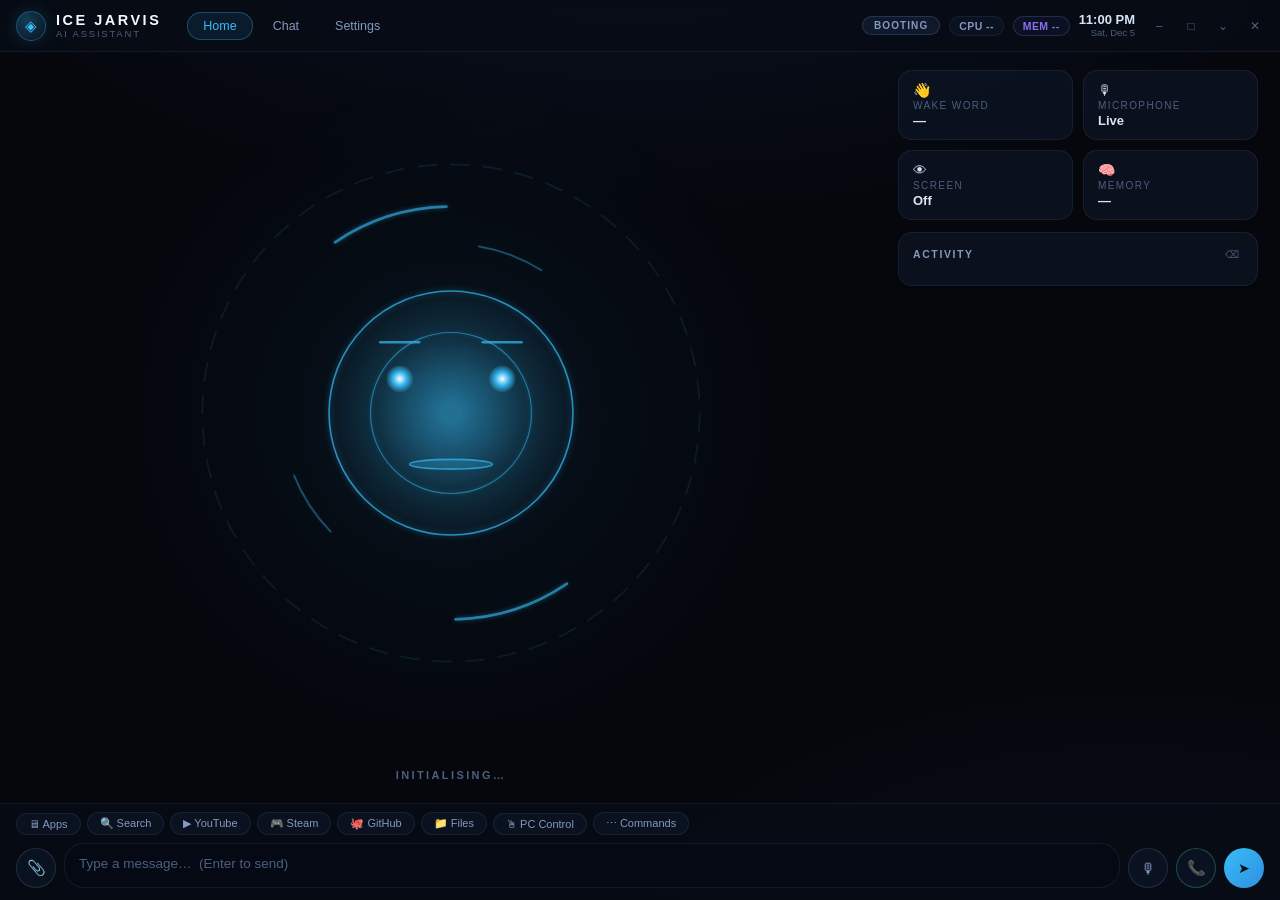
==== ui_web/index.html @ 88a1c70a "webui: bring the new browser interface (ui_web/ + webui + web updater) live Adopts the ICE JARVIS we" ====
<!DOCTYPE html>
<html lang="en">
<head>
<meta charset="UTF-8">
<meta name="viewport" content="width=device-width, initial-scale=1.0">
<title>ICE JARVIS — AI Assistant</title>
<link rel="stylesheet" href="css/style.css">
</head>
<body>
<div id="app">

  <!-- ══════════════ TITLEBAR ══════════════ -->
  <header id="titlebar" class="pywebview-drag-region">
    <div class="brand pywebview-drag-region">
      <div class="brand-mark" aria-hidden="true"><span>◈</span></div>
      <div class="brand-text">
        <div class="brand-name" id="brandName">ICE JARVIS</div>
        <div class="brand-sub" id="brandSub">AI Assistant</div>
      </div>
    </div>

    <nav class="nav" id="mainNav" aria-label="Sections">
      <button class="nav-btn active" data-view="home" title="Home">Home</button>
      <button class="nav-btn" data-view="chat"  title="Conversation">Chat</button>
      <button class="nav-btn" data-view="settings" title="Settings">Settings</button>
    </nav>

    <div class="title-right">
      <span class="state-pill" id="statePill" data-state="BOOTING">BOOTING</span>
      <span class="chip" id="chipCpu" title="CPU usage">CPU --</span>
      <span class="chip chip-alt" id="chipMem" title="RAM usage">MEM --</span>
      <span class="chip" id="chipEyes" title="Screen awareness" hidden>👁 OFF</span>
      <div class="clock pywebview-drag-region">
        <div class="clock-time" id="clockTime">--:--</div>
        <div class="clock-date" id="clockDate">&nbsp;</div>
      </div>
      <div class="win-controls">
        <button id="btnMin" class="wbtn" title="Minimise">&#x2013;</button>
        <button id="btnMax" class="wbtn" title="Maximise / restore">&#x25A1;</button>
        <button id="btnBg"  class="wbtn" title="Background mode — hide to tray, JARVIS keeps running">&#x2304;</button>
        <button id="btnClose" class="wbtn wbtn-close" title="Hide to tray (JARVIS keeps running)">&#x2715;</button>
      </div>
    </div>
  </header>

  <!-- ══════════════ MAIN ══════════════ -->
  <main id="main">

    <!-- ─────────── HOME ─────────── -->
    <section class="view active" id="view-home">
      <div class="home-grid">

        <div class="home-face-col">
          <div class="face-stage pywebview-drag-region" id="faceStage">
            <canvas id="face" class="pywebview-drag-region" width="640" height="640" aria-label="JARVIS status face"></canvas>
            <div id="avatar3dMount" class="pywebview-drag-region" hidden></div>
          </div>
          <div class="face-caption" id="faceCaption">Initialising…</div>

          <div class="task-chip" id="taskChip" hidden>
            <span class="task-dot"></span>
            <span class="task-label" id="taskLabel">Working…</span>
            <span class="task-done" id="taskDone" hidden>Completed ✓</span>
          </div>
        </div>

        <div class="home-side-col">
          <div class="status-grid">
            <div class="status-tile" id="tileWake" title="Wake word state">
              <span class="status-ico">👋</span><span class="status-name">Wake word</span><span class="status-val" id="valWake">—</span>
            </div>
            <div class="status-tile" id="tileMic" title="Microphone (F4 to toggle)">
              <span class="status-ico">🎙</span><span class="status-name">Microphone</span><span class="status-val" id="valMic">Live</span>
            </div>
            <div class="status-tile" id="tileEyes" title="Screen awareness">
              <span class="status-ico">👁</span><span class="status-name">Screen</span><span class="status-val" id="valEyes">Off</span>
            </div>
            <div class="status-tile" id="tileMem" title="Persistent memory">
              <span class="status-ico">🧠</span><span class="status-name">Memory</span><span class="status-val" id="valMemory">—</span>
            </div>
          </div>

          <div class="card content-card" id="contentCard" hidden>
            <div class="card-head">
              <span class="card-title" id="contentTitle">Content</span>
              <button class="xbtn" id="contentClose" title="Dismiss">✕</button>
            </div>
            <div class="card-body content-body" id="contentBody"></div>
          </div>

          <div class="card review-card" id="reviewCard" hidden>
            <div class="card-head">
              <span class="card-title" id="reviewTitle">Review</span>
              <button class="xbtn" id="reviewClose" title="Dismiss">✕</button>
            </div>
            <div class="card-body content-body" id="reviewBody"></div>
          </div>

          <div class="card activity-card">
            <div class="card-head"><span class="card-title">Activity</span>
              <button class="xbtn" id="activityClear" title="Clear">⌫</button></div>
            <div class="card-body activity-body" id="activityList"></div>
          </div>
        </div>
      </div>
    </section>

    <!-- ─────────── CHAT ─────────── -->
    <section class="view" id="view-chat">
      <div class="chat-wrap">
        <div class="chat-scroll" id="chatScroll">
          <div class="chat-list" id="chatList">
            <div class="chat-empty" id="chatEmpty">
              <div class="chat-empty-mark">◈</div>
              <div class="chat-empty-title">Say hello</div>
              <div class="chat-empty-sub">Type below or just talk — this is where the conversation lives.</div>
            </div>
          </div>
        </div>
        <button class="scroll-latest" id="scrollLatest" title="Jump to latest" hidden>↓</button>
      </div>
    </section>

    <!-- ─────────── SETTINGS ─────────── -->
    <section class="view" id="view-settings">
      <aside class="settings-nav" id="settingsNav"></aside>
      <div class="settings-body" id="settingsBody">
        <div class="settings-placeholder">Select a category</div>
      </div>
    </section>
  </main>

  <!-- ══════════════ INPUT DOCK ══════════════ -->
  <footer id="dock">
    <div class="quick-row" id="quickRow"></div>
    <div class="input-row">
      <button class="dock-btn" id="btnAttach" title="Attach a file for JARVIS">📎</button>
      <div class="input-shell">
        <textarea id="input" rows="1" placeholder="Type a message…  (Enter to send)" spellcheck="false"></textarea>
        <span class="attach-chip" id="attachChip" hidden><span id="attachName"></span><button id="attachClear" title="Remove">✕</button></span>
      </div>
      <button class="dock-btn" id="btnMic" title="Mute / unmute microphone  [F4]">🎙</button>
      <button class="dock-btn dock-call" id="btnCall" title="Hold to talk (or tap to wake / sleep)">📞</button>
      <button class="dock-btn dock-stop" id="btnStop" title="Stop JARVIS mid-speech  [Esc]" hidden>⏹</button>
      <button class="dock-btn dock-send" id="btnSend" title="Send">➤</button>
    </div>
  </footer>

  <!-- ══════════════ CAMERA FEED (replaces face while vision is active) ══ -->
  <div id="cameraView" hidden>
    <div class="cam-head"><span>◈ CAMERA</span><button class="xbtn" id="camClose">✕</button></div>
    <img id="camImg" alt="camera">
  </div>

  <!-- ══════════════ CONFIRM BANNER ══════════════ -->
  <div class="modal-veil" id="confirmVeil" hidden>
    <div class="confirm-card" role="alertdialog" aria-modal="true">
      <div class="confirm-head"><span class="confirm-ico">⚠</span><span id="confirmTitle">Confirm</span></div>
      <div class="confirm-detail" id="confirmDetail"></div>
      <div class="confirm-actions">
        <button class="btn btn-ghost" id="confirmCancel">Cancel</button>
        <button class="btn btn-danger" id="confirmOk">Confirm</button>
      </div>
    </div>
  </div>

  <!-- ══════════════ SETUP / API KEY ══════════════ -->
  <div class="setup-veil" id="setupVeil" hidden>
    <div class="setup-card">
      <div class="setup-brand"><span class="brand-mark big"><span>◈</span></span></div>
      <h1 id="setupTitle">Initialise J.A.R.V.I.S</h1>
      <p class="setup-sub">Configure the assistant before first boot.</p>

      <label class="field-label" for="setupGemini">Gemini API key</label>
      <div class="key-row">
        <input type="password" id="setupGemini" class="text-input" placeholder="AIza…" autocomplete="off">
        <button class="btn btn-ghost" id="setupShow" title="Show / hide">👁</button>
        <button class="btn btn-ghost" id="setupTest">Test</button>
      </div>
      <div class="test-status" id="setupTestStatus"></div>

      <label class="field-label">Optional — free fallback keys <span class="dim">(used when Gemini quota runs out)</span></label>
      <div id="setupProviders"></div>

      <div class="setup-names">
        <div class="name-field">
          <label class="field-label" for="setupAsst">Assistant name</label>
          <input type="text" id="setupAsst" class="text-input" placeholder="JARVIS" value="JARVIS">
        </div>
        <div class="name-field">
          <label class="field-label" for="setupUser">Your name <span class="dim">(optional)</span></label>
          <input type="text" id="setupUser" class="text-input" placeholder="Sir">
        </div>
      </div>

      <div class="os-row" id="setupOsRow"></div>

      <button class="btn btn-primary setup-go" id="setupGo">▸&nbsp; Initialise systems</button>
      <div class="setup-msg" id="setupMsg"></div>
    </div>
  </div>

  <!-- ══════════════ REMOTE PAIR ══════════════ -->
  <div class="modal-veil" id="remoteVeil" hidden>
    <div class="remote-card">
      <div class="card-head"><span class="card-title">Remote dashboard</span><button class="xbtn" id="remoteClose">✕</button></div>
      <div class="remote-body">
        <img id="remoteQr" alt="QR code" hidden>
        <p class="dim" id="remoteText"></p>
      </div>
    </div>
  </div>

  <!-- ══════════════ COMMANDS POPOVER ══════════════ -->
  <div class="popover" id="cmdPopover" hidden></div>

  <div class="toasts" id="toasts" aria-live="polite"></div>
</div>

<script src="js/markdown.js"></script>
<script src="js/avatar.js"></script>
<script src="js/mock.js"></script>
<script src="js/app.js"></script>
</body>
</html>
---- ui_web/css/style.css ----
/* ═══════════════════════════════════════════════════════════════════════
   JARVIS — design system
   Dark · futuristic · clean · rounded · minimal.  Blue/cyan identity.
   Tokens first; every component is built from them.
   ═══════════════════════════════════════════════════════════════════════ */

:root {
  /* surfaces */
  --bg:        #05070d;
  --bg-soft:   #070b14;
  --panel:     rgba(16, 24, 42, 0.55);
  --panel-2:   rgba(22, 32, 55, 0.72);
  --chrome:    rgba(8, 12, 22, 0.86);
  --border:    rgba(148, 184, 255, 0.09);
  --border-2:  rgba(148, 184, 255, 0.16);

  /* identity */
  --pri:       #38bdf8;
  --pri-dim:   #1a7fb0;
  --pri-ghost: rgba(56, 189, 248, 0.10);
  --acc:       #8b6df5;
  --green:     #31d9ae;
  --green-dim: #1a7f66;
  --red:       #ff5c7a;
  --amber:     #f5b45c;

  /* text */
  --white:     #f2f9ff;
  --text:      #d6e6f7;
  --text-med:  #8499bd;
  --text-dim:  #4d5f7e;

  /* shape + depth */
  --r-sm: 9px;
  --r-md: 14px;
  --r-lg: 20px;
  --r-full: 999px;
  --shadow-1: 0 2px 10px rgba(0, 0, 0, 0.35);
  --shadow-2: 0 12px 34px rgba(0, 0, 0, 0.45);
  --glow-pri: 0 0 18px rgba(56, 189, 248, 0.18);

  --font: "Segoe UI", "SF Pro Text", Ubuntu, Roboto, Arial, sans-serif;
  --mono: "Cascadia Mono", Consolas, monospace;
  --dur: 0.22s;
}

/* ── base ─────────────────────────────────────────────────────────────── */
* { box-sizing: border-box; margin: 0; padding: 0; }

/* the [hidden] attribute must always win over any display: rule below,
   or "hidden" overlays (setup, confirm, camera, chips) still render */
[hidden] { display: none !important; }

html, body { height: 100%; overflow: hidden; }

body {
  font-family: var(--font);
  font-size: 13.5px;
  color: var(--text);
  background:
    radial-gradient(1100px 520px at 50% -12%, rgba(56, 130, 248, 0.09), transparent 62%),
    radial-gradient(900px 500px at 88% 108%, rgba(139, 109, 245, 0.055), transparent 58%),
    var(--bg);
  user-select: none;
}

#app { display: flex; flex-direction: column; height: 100vh; }

button {
  font-family: var(--font);
  color: inherit;
  background: none;
  border: none;
  cursor: pointer;
}
button:disabled { opacity: 0.45; cursor: default; }

.dim { color: var(--text-dim); font-weight: 400; }

/* ── titlebar ─────────────────────────────────────────────────────────── */
#titlebar {
  display: flex; align-items: center; gap: 14px;
  height: 52px; padding: 0 10px 0 16px; flex: 0 0 auto;
  background: var(--chrome);
  border-bottom: 1px solid var(--border);
  backdrop-filter: blur(6px);
}

.brand { display: flex; align-items: center; gap: 10px; min-width: 0; flex: 0 1 auto; }
.brand-text { min-width: 0; }

.brand-mark {
  width: 30px; height: 30px; border-radius: var(--r-full);
  display: grid; place-items: center; font-size: 15px;
  color: var(--pri);
  background: radial-gradient(circle at 32% 30%, rgba(56,189,248,0.28), rgba(56,189,248,0.05));
  border: 1px solid rgba(56, 189, 248, 0.32);
  box-shadow: var(--glow-pri);
}
.brand-mark.big { width: 46px; height: 46px; font-size: 23px; margin: 0 auto 10px; }

.brand-name { font-weight: 650; font-size: 14.5px; letter-spacing: 2.5px; color: var(--white); }
.brand-sub  { font-size: 9.5px; letter-spacing: 1.8px; color: var(--text-dim); text-transform: uppercase; }

.state-pill {
  margin-left: 6px; padding: 3px 11px; border-radius: var(--r-full);
  font-size: 10px; font-weight: 600; letter-spacing: 1.1px;
  color: var(--text-med);
  background: var(--panel-2); border: 1px solid var(--border-2);
  transition: color var(--dur), border-color var(--dur), background var(--dur);
  white-space: nowrap;
}
.state-pill[data-state="LISTENING"] { color: var(--green);  border-color: rgba(49,217,174,.35); background: rgba(49,217,174,.08); }
.state-pill[data-state="THINKING"]  { color: var(--acc);    border-color: rgba(139,109,245,.35); background: rgba(139,109,245,.08); }
.state-pill[data-state="EXECUTING"] { color: var(--amber);  border-color: rgba(245,180,92,.35);  background: rgba(245,180,92,.08); }
.state-pill[data-state="SPEAKING"]  { color: var(--pri);    border-color: rgba(56,189,248,.4);   background: var(--pri-ghost); }
.state-pill[data-state="SLEEPING"]  { color: var(--text-dim); }
.state-pill[data-state="MUTED"]     { color: var(--red);    border-color: rgba(255,92,122,.35);  background: rgba(255,92,122,.07); }
.state-pill[data-state="ERROR"]     { color: var(--red);    border-color: rgba(255,92,122,.45);  background: rgba(255,92,122,.1); }

.nav { display: flex; gap: 4px; margin-left: 12px; flex: 0 0 auto; }
.nav-btn {
  padding: 6px 15px; border-radius: var(--r-full);
  font-size: 12.5px; color: var(--text-med);
  border: 1px solid transparent;
  transition: all var(--dur);
}
.nav-btn:hover { color: var(--white); background: var(--panel); }
.nav-btn.active {
  color: var(--pri); background: var(--pri-ghost);
  border-color: rgba(56, 189, 248, 0.3);
}

.title-right { margin-left: auto; display: flex; align-items: center; gap: 9px; }

.chip {
  padding: 3px 9px; border-radius: var(--r-full);
  font-size: 10.5px; font-weight: 600; letter-spacing: 0.4px;
  color: var(--text-med);
  background: var(--panel); border: 1px solid var(--border);
  transition: color .5s, border-color .5s;
  white-space: nowrap;
}
.chip.chip-alt { color: var(--acc); border-color: rgba(139,109,245,.25); }
.chip.chip-ok  { color: var(--green); border-color: rgba(49,217,174,.3); }
.chip.chip-bad { color: var(--red);   border-color: rgba(255,92,122,.3); }

.clock { text-align: right; line-height: 1.15; }
.clock-time { font-size: 13px; font-weight: 650; color: var(--text); }
.clock-date { font-size: 9.5px; color: var(--text-dim); }

.win-controls { display: flex; gap: 2px; }
.wbtn {
  width: 30px; height: 28px; border-radius: var(--r-sm);
  color: var(--text-dim); font-size: 12px;
  display: grid; place-items: center;
  transition: all var(--dur);
}
.wbtn:hover { color: var(--white); background: var(--panel-2); }
.wbtn-close:hover { color: #fff; background: #c2334f; }

/* ── main + views ─────────────────────────────────────────────────────── */
#main { flex: 1 1 auto; min-height: 0; position: relative; }

.view {
  position: absolute; inset: 0;
  opacity: 0; pointer-events: none;
  transform: translateY(6px);
  transition: opacity var(--dur) ease, transform var(--dur) ease;
  overflow: hidden;
}
.view.active { opacity: 1; pointer-events: auto; transform: none; }

/* ── home ─────────────────────────────────────────────────────────────── */
.home-grid {
  display: grid; height: 100%;
  grid-template-columns: 1fr minmax(280px, 360px);
  gap: 18px; padding: 18px 22px;
}

.home-face-col {
  display: flex; flex-direction: column; align-items: center; justify-content: center;
  min-height: 0; gap: 14px;
}

.face-stage { flex: 1 1 auto; min-height: 0; width: 100%; display: grid; place-items: center; }
#face {
  max-width: 100%; max-height: 100%;
  aspect-ratio: 1 / 1;
  filter: drop-shadow(0 0 18px rgba(56, 189, 248, 0.10));
}

.face-caption {
  font-size: 11px; font-weight: 600; letter-spacing: 2.4px; text-transform: uppercase;
  color: var(--text-dim); text-align: center; min-height: 16px;
}

.task-chip {
  display: flex; align-items: center; gap: 8px;
  padding: 7px 15px; border-radius: var(--r-full);
  background: var(--panel-2); border: 1px solid var(--border-2);
  box-shadow: var(--shadow-1);
  font-size: 12px; color: var(--text-med);
  max-width: 90%;
}
.task-dot {
  width: 7px; height: 7px; border-radius: 50%;
  background: var(--amber); flex: 0 0 auto;
  animation: taskpulse 1.1s ease-in-out infinite;
}
.task-chip.done .task-dot { background: var(--green); animation: none; }
.task-label { white-space: nowrap; overflow: hidden; text-overflow: ellipsis; }
.task-done { color: var(--green); font-weight: 650; white-space: nowrap; }

@keyframes taskpulse { 0%,100% { opacity: 1; } 50% { opacity: 0.25; } }

.home-side-col { display: flex; flex-direction: column; gap: 12px; min-height: 0; overflow-y: auto; }

.status-grid {
  display: grid; grid-template-columns: 1fr 1fr; gap: 10px;
}
.status-tile {
  display: flex; flex-direction: column; gap: 2px;
  padding: 11px 14px; border-radius: var(--r-md);
  background: var(--panel); border: 1px solid var(--border);
  cursor: pointer; transition: border-color var(--dur), background var(--dur);
}
.status-tile:hover { border-color: var(--border-2); background: var(--panel-2); }
.status-tile.on { border-color: rgba(49, 217, 174, 0.35); }
.status-tile.off { opacity: 0.75; }
.status-ico { font-size: 14px; }
.status-name { font-size: 10px; letter-spacing: 1.4px; text-transform: uppercase; color: var(--text-dim); }
.status-val { font-size: 13px; font-weight: 650; color: var(--text); }

/* ── cards ────────────────────────────────────────────────────────────── */
.card {
  background: var(--panel); border: 1px solid var(--border);
  border-radius: var(--r-md); box-shadow: var(--shadow-1);
  overflow: hidden;
}
.card-head {
  display: flex; align-items: center; justify-content: space-between;
  padding: 10px 14px 8px;
}
.card-title {
  font-size: 10.5px; font-weight: 700; letter-spacing: 1.6px;
  text-transform: uppercase; color: var(--text-med);
}
.xbtn {
  width: 22px; height: 22px; border-radius: var(--r-sm);
  color: var(--text-dim); font-size: 10px; display: grid; place-items: center;
  transition: all var(--dur);
}
.xbtn:hover { color: var(--white); background: var(--panel-2); }

.content-body, .activity-body {
  padding: 0 14px 12px; font-size: 12.5px; line-height: 1.55;
  user-select: text;
}
.content-body { max-height: 40vh; overflow-y: auto; white-space: pre-wrap; word-break: break-word; }
.activity-body { max-height: 30vh; overflow-y: auto; }
.activity-body div {
  padding: 5px 0; border-bottom: 1px solid var(--border);
  color: var(--text-med); font-size: 12px;
  display: -webkit-box; -webkit-line-clamp: 2; -webkit-box-orient: vertical; overflow: hidden;
}
.activity-body div:last-child { border-bottom: none; }
.activity-body div.you  { color: var(--text); }
.activity-body div.ai   { color: var(--pri); }
.activity-body div.err  { color: var(--red); }

/* ── chat ─────────────────────────────────────────────────────────────── */
.chat-wrap { height: 100%; position: relative; }
.chat-scroll { height: 100%; overflow-y: auto; padding: 18px 22px 10px; scroll-behavior: smooth; }

.chat-list { max-width: 860px; margin: 0 auto; display: flex; flex-direction: column; gap: 10px; }

.chat-empty { text-align: center; padding-top: 12vh; color: var(--text-dim); }
.chat-empty-mark { font-size: 40px; color: rgba(56,189,248,.5); margin-bottom: 12px; }
.chat-empty-title { font-size: 20px; font-weight: 650; color: var(--text-med); margin-bottom: 6px; }
.chat-empty-sub { font-size: 12.5px; }

.msg { display: flex; max-width: 88%; animation: msgin 0.25s ease; }
@keyframes msgin { from { opacity: 0; transform: translateY(5px); } }

.msg-user { align-self: flex-end; }
.msg-ai   { align-self: flex-start; }
.msg-sys, .msg-err { align-self: center; max-width: 92%; }

.bubble {
  padding: 9px 14px; border-radius: var(--r-lg); font-size: 13.5px; line-height: 1.55;
  user-select: text; overflow-wrap: break-word; min-width: 0;
}
.msg-user .bubble {
  background: linear-gradient(135deg, rgba(56,189,248,0.20), rgba(56,130,248,0.12));
  border: 1px solid rgba(56, 189, 248, 0.3);
  color: var(--white);
  border-bottom-right-radius: var(--r-sm);
}
.msg-ai .bubble {
  background: var(--panel); border: 1px solid var(--border);
  color: var(--text);
  border-bottom-left-radius: var(--r-sm);
}
.msg-sys .bubble {
  background: transparent; border: 1px dashed var(--border-2);
  color: var(--text-dim); font-size: 11.5px; padding: 5px 12px;
  border-radius: var(--r-full);
}
.msg-err .bubble { background: rgba(255,92,122,.08); border-color: rgba(255,92,122,.3); color: #ffb3c2; font-size: 12px; }

.msg-meta {
  display: flex; gap: 6px; align-items: center;
  margin-top: 4px; padding: 0 6px;
  opacity: 0; transition: opacity var(--dur);
}
.msg:hover .msg-meta { opacity: 1; }
.msg-meta button {
  font-size: 10.5px; color: var(--text-dim); padding: 2px 8px;
  border-radius: var(--r-full); border: 1px solid transparent;
}
.msg-meta button:hover { color: var(--pri); border-color: var(--border-2); background: var(--panel); }

.typing-dots { display: inline-flex; gap: 4px; align-items: center; padding: 4px 2px; }
.typing-dots i {
  width: 5px; height: 5px; border-radius: 50%; background: var(--text-dim);
  animation: tb 1.1s ease-in-out infinite;
}
.typing-dots i:nth-child(2) { animation-delay: 0.15s; }
.typing-dots i:nth-child(3) { animation-delay: 0.3s; }
@keyframes tb { 0%,100% { opacity: .3; transform: none; } 50% { opacity: 1; transform: translateY(-2px); } }

/* markdown */
.bubble h1, .bubble h2, .bubble h3 { color: var(--white); margin: 8px 0 4px; font-size: 14.5px; }
.bubble ul, .bubble ol { margin: 4px 0 4px 20px; }
.bubble li { margin: 2px 0; }
.bubble a { color: var(--pri); text-decoration: none; border-bottom: 1px dotted var(--pri-dim); }
.bubble code {
  font-family: var(--mono); font-size: 12px;
  background: rgba(56, 189, 248, 0.09); color: #9fd9f7;
  padding: 1px 5px; border-radius: 5px;
}
.bubble pre {
  position: relative; background: #060a13; border: 1px solid var(--border);
  border-radius: var(--r-sm); padding: 10px 12px; margin: 6px 0;
  overflow-x: auto;
}
.bubble pre code { background: none; padding: 0; color: #c9e3f7; font-size: 12px; }
.code-copy {
  position: absolute; top: 6px; right: 6px;
  font-size: 10px; color: var(--text-dim);
  background: var(--panel-2); border: 1px solid var(--border);
  padding: 2px 8px; border-radius: var(--r-sm);
  opacity: 0; transition: opacity var(--dur);
}
.bubble pre:hover .code-copy { opacity: 1; }
.code-copy:hover { color: var(--pri); border-color: var(--pri-dim); }
.bubble blockquote { border-left: 2px solid var(--pri-dim); padding-left: 10px; color: var(--text-med); margin: 4px 0; }
.bubble table { border-collapse: collapse; margin: 6px 0; font-size: 12px; }
.bubble th, .bubble td { border: 1px solid var(--border-2); padding: 4px 9px; }
.bubble th { color: var(--white); background: var(--panel-2); }

.scroll-latest {
  position: absolute; bottom: 14px; left: 50%; transform: translateX(-50%);
  width: 34px; height: 34px; border-radius: 50%;
  background: var(--panel-2); border: 1px solid var(--border-2);
  color: var(--pri); font-size: 14px;
  box-shadow: var(--shadow-1);
  transition: all var(--dur);
}
.scroll-latest:hover { border-color: var(--pri-dim); }

/* ── settings ─────────────────────────────────────────────────────────── */
#view-settings { display: grid; grid-template-columns: 198px 1fr; }
.view.active#view-settings { pointer-events: auto; }

.settings-nav {
  background: var(--chrome); border-right: 1px solid var(--border);
  overflow-y: auto; padding: 12px 10px;
  display: flex; flex-direction: column; gap: 2px;
}
.settings-nav button {
  display: flex; align-items: center; gap: 9px;
  padding: 8px 12px; border-radius: var(--r-sm);
  color: var(--text-med); font-size: 12.5px; text-align: left;
  transition: all var(--dur); border: 1px solid transparent;
}
.settings-nav button:hover { color: var(--white); background: var(--panel); }
.settings-nav button.active {
  color: var(--pri); background: var(--pri-ghost);
  border-color: rgba(56, 189, 248, 0.25);
}
.settings-nav .nav-ico { width: 16px; text-align: center; font-size: 12px; }

.settings-body { overflow-y: auto; padding: 20px 26px; }
.settings-page { max-width: 720px; margin: 0 auto; display: flex; flex-direction: column; gap: 12px; }
.settings-placeholder { color: var(--text-dim); text-align: center; padding-top: 18vh; }

.settings-h { font-size: 17px; font-weight: 650; color: var(--white); margin-bottom: 2px; }
.settings-desc { font-size: 12px; color: var(--text-dim); margin-bottom: 10px; }

.set-card {
  background: var(--panel); border: 1px solid var(--border);
  border-radius: var(--r-md); padding: 13px 16px;
  display: flex; align-items: center; gap: 14px;
  transition: border-color var(--dur);
}
.set-card:hover { border-color: var(--border-2); }
.set-card.col { display: block; }

.set-text { flex: 1 1 auto; min-width: 0; }
.set-name { font-size: 13px; font-weight: 600; color: var(--text); }
.set-desc { font-size: 11.5px; color: var(--text-dim); margin-top: 2px; line-height: 1.45; }

/* toggle */
.toggle {
  flex: 0 0 auto; width: 40px; height: 22px; border-radius: var(--r-full);
  background: rgba(148,184,255,.10); border: 1px solid var(--border-2);
  position: relative; transition: all var(--dur);
}
.toggle::after {
  content: ""; position: absolute; top: 2px; left: 2px;
  width: 16px; height: 16px; border-radius: 50%;
  background: var(--text-med); transition: all var(--dur);
}
.toggle.on { background: rgba(49,217,174,.22); border-color: var(--green-dim); }
.toggle.on::after { left: 20px; background: var(--green); }

/* pills */
.pills { display: flex; gap: 5px; flex-wrap: wrap; }
.pill {
  padding: 4px 11px; border-radius: var(--r-full);
  font-size: 10.5px; font-weight: 650; letter-spacing: 0.6px;
  color: var(--text-med); background: var(--panel);
  border: 1px solid var(--border);
  transition: all var(--dur);
}
.pill:hover { color: var(--white); border-color: var(--border-2); }
.pill.sel { color: var(--pri); background: var(--pri-ghost); border-color: rgba(56,189,248,.35); }

/* buttons */
.btn {
  padding: 7px 16px; border-radius: var(--r-sm);
  font-size: 12px; font-weight: 600;
  border: 1px solid var(--border-2); color: var(--text);
  background: var(--panel);
  transition: all var(--dur);
}
.btn:hover { border-color: var(--pri-dim); color: var(--pri); }
.btn-primary {
  background: linear-gradient(135deg, #38bdf8, #2f8fe0);
  color: #04121e; border: none;
}
.btn-primary:hover { filter: brightness(1.1); color: #04121e; }
.btn-ghost { background: transparent; }
.btn-danger { background: rgba(255,92,122,.12); border-color: rgba(255,92,122,.4); color: #ff8fa5; }
.btn-danger:hover { background: rgba(255,92,122,.2); color: #ffb3c2; border-color: var(--red); }
.btn-sm { padding: 4px 11px; font-size: 11px; }

/* inputs */
.text-input, select.text-input {
  width: 100%; padding: 8px 12px;
  background: rgba(5, 10, 20, 0.6); color: var(--text);
  border: 1px solid var(--border); border-radius: var(--r-sm);
  font-family: var(--font); font-size: 13px;
  outline: none; transition: border-color var(--dur);
  user-select: text;
}
.text-input:focus { border-color: var(--pri-dim); }
select.text-input { cursor: pointer; }
select.text-input option { background: #0a1120; color: var(--text); }

.key-row { display: flex; gap: 6px; }
.key-row .text-input { flex: 1; }

.field-label {
  display: block; font-size: 10.5px; font-weight: 700;
  letter-spacing: 1.4px; text-transform: uppercase;
  color: var(--text-dim); margin: 14px 0 6px;
}

.test-status { min-height: 18px; font-size: 11.5px; margin-top: 5px; color: var(--text-med); }
.test-status.ok  { color: var(--green); }
.test-status.bad { color: var(--red); }
.test-status.busy { color: var(--amber); }

.provider-card {
  background: var(--panel); border: 1px solid var(--border);
  border-radius: var(--r-md); padding: 12px 14px; margin-bottom: 9px;
}
.provider-head {
  display: flex; align-items: center; gap: 10px; margin-bottom: 8px;
}
.provider-name { font-weight: 650; font-size: 13px; color: var(--white); }
.provider-tag {
  font-size: 9.5px; padding: 2px 8px; border-radius: var(--r-full);
  color: var(--green); background: rgba(49,217,174,.09);
  border: 1px solid rgba(49,217,174,.25); letter-spacing: 0.8px;
}
.provider-tag.off { color: var(--text-dim); background: var(--panel); border-color: var(--border); }
.provider-status { margin-left: auto; font-size: 11px; color: var(--text-dim); }
.provider-status.ok  { color: var(--green); }
.provider-status.bad { color: var(--red); }
.provider-status.busy { color: var(--amber); }

/* rows of small controls inside setting cards */
.set-col { display: flex; flex-direction: column; gap: 8px; width: 100%; }
.set-row2 { display: flex; gap: 6px; align-items: center; }
.set-row2 select { max-width: 260px; }

.note {
  font-size: 11.5px; color: var(--text-dim); line-height: 1.5;
  padding: 9px 14px; border-radius: var(--r-sm);
  background: rgba(56, 189, 248, 0.05); border: 1px solid rgba(56, 189, 248, 0.13);
}

.mono-val { font-family: var(--mono); font-size: 11.5px; color: var(--text-med); }

/* memory browser */
.mem-cat { margin-bottom: 10px; }
.mem-cat-h { font-size: 11px; font-weight: 700; letter-spacing: 1.4px; text-transform: uppercase; color: var(--pri); margin: 10px 0 5px; }
.mem-entry {
  display: flex; align-items: center; gap: 10px;
  padding: 6px 10px; border-radius: var(--r-sm);
  background: var(--panel); border: 1px solid var(--border); margin-bottom: 4px;
  font-size: 12.5px;
}
.mem-entry span { flex: 1; user-select: text; }

/* plugin rows */
.plugin-row {
  display: flex; align-items: center; gap: 12px;
  padding: 9px 12px; border-radius: var(--r-sm);
  background: var(--panel); border: 1px solid var(--border); margin-bottom: 5px;
}
.plugin-row.invalid { border-color: rgba(255,92,122,.3); }
.plugin-name { font-weight: 600; font-size: 12.5px; color: var(--text); }
.plugin-desc { font-size: 11px; color: var(--text-dim); flex: 1; }
.plugin-err { font-size: 11px; color: var(--red); }

/* perf tiles */
.perf-grid { display: grid; grid-template-columns: repeat(auto-fill, minmax(130px, 1fr)); gap: 10px; }
.perf-tile {
  background: var(--panel); border: 1px solid var(--border);
  border-radius: var(--r-md); padding: 12px 14px;
}
.perf-k { font-size: 10px; letter-spacing: 1.4px; text-transform: uppercase; color: var(--text-dim); }
.perf-v { font-size: 20px; font-weight: 650; color: var(--white); margin-top: 3px; }
.perf-bar { height: 4px; border-radius: 2px; background: rgba(148,184,255,.1); margin-top: 8px; overflow: hidden; }
.perf-bar i { display: block; height: 100%; background: var(--pri); border-radius: 2px; transition: width .6s ease; }

/* ── input dock ───────────────────────────────────────────────────────── */
#dock {
  flex: 0 0 auto; padding: 8px 16px 12px;
  background: var(--chrome); border-top: 1px solid var(--border);
  backdrop-filter: blur(6px);
}

.quick-row { display: flex; gap: 6px; flex-wrap: wrap; margin-bottom: 8px; align-items: center; }
.quick-btn {
  padding: 4px 12px; border-radius: var(--r-full);
  font-size: 11px; color: var(--text-med);
  background: var(--panel); border: 1px solid var(--border);
  transition: all var(--dur); white-space: nowrap;
}
.quick-btn:hover { color: var(--white); border-color: var(--pri-dim); background: var(--panel-2); }

.input-row { display: flex; gap: 8px; align-items: flex-end; }
.input-shell {
  flex: 1; position: relative;
  background: rgba(5, 10, 20, 0.55);
  border: 1px solid var(--border); border-radius: var(--r-lg);
  transition: border-color var(--dur), box-shadow var(--dur);
}
.input-shell:focus-within {
  border-color: var(--pri-dim);
  box-shadow: 0 0 0 3px rgba(56, 189, 248, 0.09);
}
#input {
  width: 100%; resize: none; border: none; outline: none;
  background: transparent; color: var(--text);
  font-family: var(--font); font-size: 13.5px; line-height: 1.45;
  padding: 10px 46px 10px 14px;
  max-height: 120px; min-height: 40px;
  user-select: text;
}
#input::placeholder { color: var(--text-dim); }
#input::-webkit-scrollbar { width: 0; height: 0; }

.attach-chip {
  position: absolute; right: 8px; top: 50%; transform: translateY(-50%);
  display: inline-flex; align-items: center; gap: 6px;
  font-size: 10.5px; color: var(--pri);
  background: var(--pri-ghost); border: 1px solid rgba(56,189,248,.3);
  border-radius: var(--r-full); padding: 3px 9px;
  max-width: 200px; white-space: nowrap; overflow: hidden;
}
.attach-chip button { color: var(--text-dim); font-size: 10px; }

.dock-btn {
  width: 40px; height: 40px; border-radius: 50%; flex: 0 0 auto;
  display: grid; place-items: center; font-size: 15px;
  background: var(--panel); border: 1px solid var(--border-2);
  color: var(--text-med);
  transition: all var(--dur);
}
.dock-btn:hover { color: var(--pri); border-color: var(--pri-dim); background: var(--pri-ghost); }

.dock-call { color: var(--green); border-color: rgba(49,217,174,.3); }
.dock-call:hover { color: var(--green); border-color: var(--green); background: rgba(49,217,174,.09); }
.dock-call.held { background: rgba(49,217,174,.22); border-color: var(--green); color: var(--green); }

.dock-stop { color: var(--red); border-color: rgba(255,92,122,.35); }
.dock-stop:hover { color: var(--red); border-color: var(--red); background: rgba(255,92,122,.09); }

.dock-send {
  background: linear-gradient(135deg, #38bdf8, #2f8fe0);
  color: #04121e; border: none; font-size: 14px;
}
.dock-send:hover { filter: brightness(1.12); color: #04121e; }

/* ── 3D avatar mount ─────────────────────────────────────────────────── */
#avatar3dMount {
  position: absolute; inset: 0;
  display: grid; place-items: center;
  pointer-events: none;
}
#avatar3dMount canvas {
  width: 100% !important; height: 100% !important;
}

/* ── camera feed ─────────────────────────────────────────────────────── */
#cameraView {
  position: absolute; inset: 0; z-index: 30;
  background: #000308; display: flex; flex-direction: column;
}
.cam-head {
  display: flex; align-items: center; justify-content: space-between;
  padding: 8px 14px; font-size: 11px; letter-spacing: 1.6px;
  color: var(--pri); background: var(--chrome);
}
#camImg { flex: 1; object-fit: contain; min-height: 0; }

/* ── modals / overlays ────────────────────────────────────────────────── */
.modal-veil {
  position: fixed; inset: 0; z-index: 60;
  background: rgba(2, 4, 9, 0.62); backdrop-filter: blur(4px);
  display: grid; place-items: center;
}

.confirm-card {
  width: min(430px, 92vw);
  background: #0a1120; border: 1px solid rgba(255, 92, 122, 0.3);
  border-radius: var(--r-lg); box-shadow: var(--shadow-2);
  padding: 20px 22px;
}
.confirm-head {
  display: flex; align-items: center; gap: 10px;
  font-size: 15px; font-weight: 650; color: var(--white); margin-bottom: 8px;
}
.confirm-ico {
  width: 28px; height: 28px; border-radius: 50%; display: grid; place-items: center;
  color: var(--amber); background: rgba(245, 180, 92, 0.1);
  border: 1px solid rgba(245, 180, 92, 0.3); font-size: 13px;
}
.confirm-detail { font-size: 12.5px; color: var(--text-med); line-height: 1.55; margin-bottom: 16px; }
.confirm-actions { display: flex; justify-content: flex-end; gap: 8px; }

/* setup */
.setup-veil {
  position: fixed; inset: 0; z-index: 70;
  background: rgba(3, 5, 10, 0.9); backdrop-filter: blur(8px);
  display: grid; place-items: center; overflow-y: auto; padding: 24px;
}
.setup-card {
  width: min(520px, 94vw);
  background: #070c16; border: 1px solid var(--border-2);
  border-radius: var(--r-lg); box-shadow: var(--shadow-2);
  padding: 28px 30px; text-align: center;
}
.setup-card h1 { font-size: 20px; font-weight: 650; color: var(--white); letter-spacing: 1px; }
.setup-sub { font-size: 12px; color: var(--text-dim); margin: 5px 0 8px; }
.setup-card .field-label { text-align: left; }
.setup-names { display: grid; grid-template-columns: 1fr 1fr; gap: 12px; text-align: left; }
.os-row { display: flex; gap: 8px; margin: 16px 0 6px; }
.os-btn {
  flex: 1; padding: 8px; border-radius: var(--r-sm);
  font-size: 12px; font-weight: 600; color: var(--text-med);
  background: rgba(5,10,20,.6); border: 1px solid var(--border);
  transition: all var(--dur);
}
.os-btn:hover { color: var(--white); }
.os-btn.sel { color: var(--pri); border-color: var(--pri-dim); background: var(--pri-ghost); }
.setup-go { width: 100%; padding: 11px; margin-top: 14px; font-size: 13.5px; }
.setup-msg { min-height: 18px; margin-top: 10px; font-size: 12px; color: var(--text-med); }
.setup-msg.bad { color: var(--red); }
.setup-msg.good { color: var(--green); }

/* remote */
.remote-card {
  width: min(380px, 92vw);
  background: #0a1120; border: 1px solid var(--border-2);
  border-radius: var(--r-lg); box-shadow: var(--shadow-2);
}
.remote-card .card-head { padding: 14px 16px 8px; }
.remote-body { padding: 4px 16px 18px; text-align: center; }
.remote-body img { width: 200px; height: 200px; border-radius: var(--r-md); background: #fff; padding: 8px; margin-bottom: 10px; }
.remote-body p { font-size: 12px; line-height: 1.6; word-break: break-all; user-select: text; }

/* popover + toasts */
.popover {
  position: fixed; z-index: 50; min-width: 200px;
  background: #0a1120; border: 1px solid var(--border-2);
  border-radius: var(--r-md); box-shadow: var(--shadow-2);
  padding: 6px; display: flex; flex-direction: column;
}
.popover button {
  text-align: left; padding: 8px 12px; border-radius: var(--r-sm);
  font-size: 12.5px; color: var(--text-med);
}
.popover button:hover { background: var(--panel-2); color: var(--white); }
.popover .pop-sep { height: 1px; background: var(--border); margin: 4px 6px; }

.toasts {
  position: fixed; right: 16px; bottom: 86px; z-index: 65;
  display: flex; flex-direction: column; gap: 8px; align-items: flex-end;
}
.toast {
  padding: 10px 16px; border-radius: var(--r-md);
  background: #0a1120; border: 1px solid var(--border-2);
  box-shadow: var(--shadow-2); font-size: 12.5px; color: var(--text);
  max-width: 340px;
  animation: toastin .25s ease;
}
.toast.t-ok   { border-color: rgba(49,217,174,.4); }
.toast.t-err  { border-color: rgba(255,92,122,.4); }
.toast.leaving { opacity: 0; transform: translateX(12px); transition: all .3s; }
@keyframes toastin { from { opacity: 0; transform: translateX(12px); } }

/* ── scrollbars ───────────────────────────────────────────────────────── */
::-webkit-scrollbar { width: 9px; height: 9px; }
::-webkit-scrollbar-track { background: transparent; }
::-webkit-scrollbar-thumb {
  background: rgba(148, 184, 255, 0.14); border-radius: 5px;
  border: 2px solid transparent; background-clip: content-box;
}
::-webkit-scrollbar-thumb:hover { background-color: rgba(148, 184, 255, 0.26); }

/* ── responsive ───────────────────────────────────────────────────────── */
@media (max-width: 1060px) {
  .brand-sub { display: none; }
  .brand-name { letter-spacing: 1.5px; font-size: 13.5px; }
}
@media (max-width: 980px) {
  .home-grid { grid-template-columns: 1fr; padding: 12px 14px; gap: 10px; }
  .home-side-col { display: none; }
  #view-settings { grid-template-columns: 56px 1fr; }
  .settings-nav button span:not(.nav-ico) { display: none; }
  .settings-nav button { justify-content: center; }
  .clock, .chip { display: none; }
  .nav-btn { padding: 6px 11px; }
}
@media (max-width: 760px) {
  #chipCpu, #chipMem { display: none; }
  .quick-row .quick-btn:nth-child(n+6) { display: none; }
}

/* ── compact layout (setting) ─────────────────────────────────────────── */
body.compact .home-side-col { display: none; }
body.compact .home-grid { grid-template-columns: 1fr; }

/* ── reduced motion ───────────────────────────────────────────────────── */
@media (prefers-reduced-motion: reduce) {
  * { animation-duration: 0.01ms !important; transition-duration: 0.01ms !important; }
}
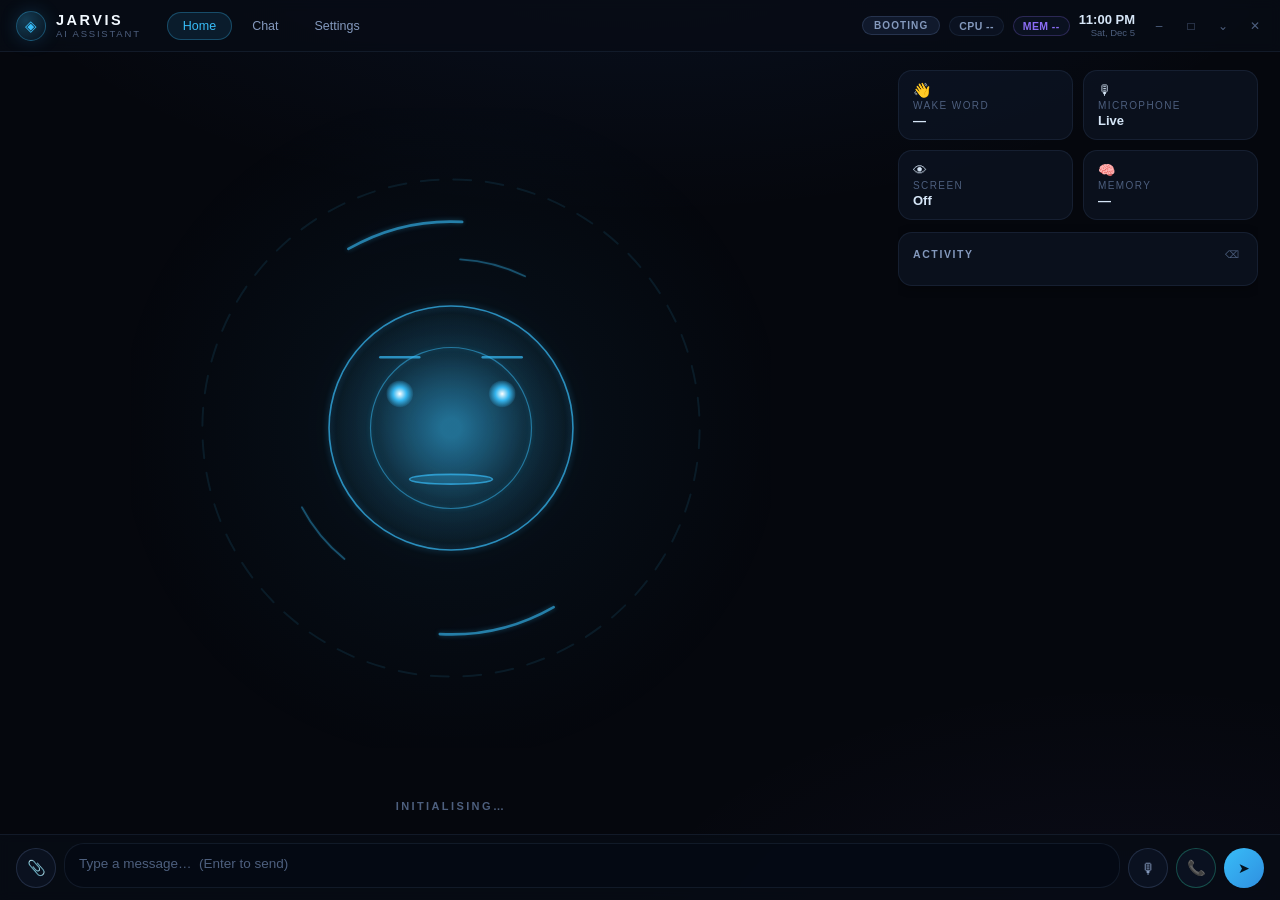
==== commit aa6aeeae: "release: ICE JARVIS v1.0.1 — web UI, personality engine, free-provider fallbacks, self-updater New W" ====
--- a/ui_web/index.html
+++ b/ui_web/index.html
@@ -3,7 +3,7 @@
 <head>
 <meta charset="UTF-8">
 <meta name="viewport" content="width=device-width, initial-scale=1.0">
-<title>ICE JARVIS — AI Assistant</title>
+<title>JARVIS</title>
 <link rel="stylesheet" href="css/style.css">
 </head>
 <body>
@@ -14,7 +14,7 @@
     <div class="brand pywebview-drag-region">
       <div class="brand-mark" aria-hidden="true"><span>◈</span></div>
       <div class="brand-text">
-        <div class="brand-name" id="brandName">ICE JARVIS</div>
+        <div class="brand-name" id="brandName">JARVIS</div>
         <div class="brand-sub" id="brandSub">AI Assistant</div>
       </div>
     </div>
@@ -132,7 +132,6 @@
 
   <!-- ══════════════ INPUT DOCK ══════════════ -->
   <footer id="dock">
-    <div class="quick-row" id="quickRow"></div>
     <div class="input-row">
       <button class="dock-btn" id="btnAttach" title="Attach a file for JARVIS">📎</button>
       <div class="input-shell">
--- a/ui_web/css/style.css
+++ b/ui_web/css/style.css
@@ -556,7 +556,7 @@
   backdrop-filter: blur(6px);
 }
 
-.quick-row { display: flex; gap: 6px; flex-wrap: wrap; margin-bottom: 8px; align-items: center; }
+.quick-row { display: none; } /* quick-launch pills removed */
 .quick-btn {
   padding: 4px 12px; border-radius: var(--r-full);
   font-size: 11px; color: var(--text-med);
@@ -773,3 +773,52 @@
 @media (prefers-reduced-motion: reduce) {
   * { animation-duration: 0.01ms !important; transition-duration: 0.01ms !important; }
 }
+
+/* ── self-update card: smooth, calm state transitions ─────────────── */
+.upd-head { align-items: center; gap: 8px; }
+.upd-dot {
+  width: 8px; height: 8px; border-radius: var(--r-full);
+  background: var(--text-dim); flex: none;
+  transition: background var(--dur), box-shadow var(--dur);
+}
+.upd-dot.checking    { background: var(--amber); animation: updpulse 1.1s ease-in-out infinite; }
+.upd-dot.update      { background: var(--pri); box-shadow: 0 0 10px rgba(56,189,248,.55); animation: updpulse 1.6s ease-in-out infinite; }
+.upd-dot.downloading { background: var(--amber); animation: updpulse 1s ease-in-out infinite; }
+.upd-dot.ready       { background: var(--green); box-shadow: 0 0 12px rgba(49,217,174,.55); animation: updpulse 1.4s ease-in-out infinite; }
+.upd-dot.err         { background: var(--red); }
+@keyframes updpulse {
+  0%, 100% { transform: scale(1); opacity: 1; }
+  50%      { transform: scale(1.35); opacity: .55; }
+}
+
+.upd-bar {
+  position: relative; height: 6px; overflow: hidden;
+  border-radius: var(--r-full);
+  background: var(--panel); border: 1px solid var(--border);
+  animation: updslide .3s ease both;
+}
+.upd-bar i {
+  display: block; height: 100%; width: 0%;
+  border-radius: var(--r-full); position: relative;
+  background: linear-gradient(90deg, var(--pri-dim), var(--pri));
+  box-shadow: 0 0 10px rgba(56,189,248,.45);
+  transition: width .45s cubic-bezier(.22, 1, .36, 1);
+}
+.upd-bar i::after {   /* shimmer riding the fill while downloading */
+  content: ""; position: absolute; inset: 0;
+  background: linear-gradient(105deg, transparent 35%, rgba(255,255,255,.35) 50%, transparent 65%);
+  animation: updshimmer 1.4s linear infinite;
+}
+@keyframes updshimmer { from { transform: translateX(-100%); } to { transform: translateX(100%); } }
+@keyframes updslide { from { opacity: 0; transform: translateY(4px); } }
+
+.upd-cta { color: #04121e; font-weight: 600; }
+.btn.upd-cta { background: linear-gradient(135deg, var(--pri), var(--green)); border-color: transparent; }
+.btn.upd-cta:hover { filter: brightness(1.12); }
+.upd-pulse { animation: updglow 1.8s ease-in-out infinite; }
+@keyframes updglow {
+  0%, 100% { box-shadow: 0 0 0 0 rgba(49,217,174,.45); }
+  55%      { box-shadow: 0 0 0 9px rgba(49,217,174,0); }
+}
+
+.upd-pending-card { animation: updslide .35s ease both; border-color: rgba(49,217,174,.25); }
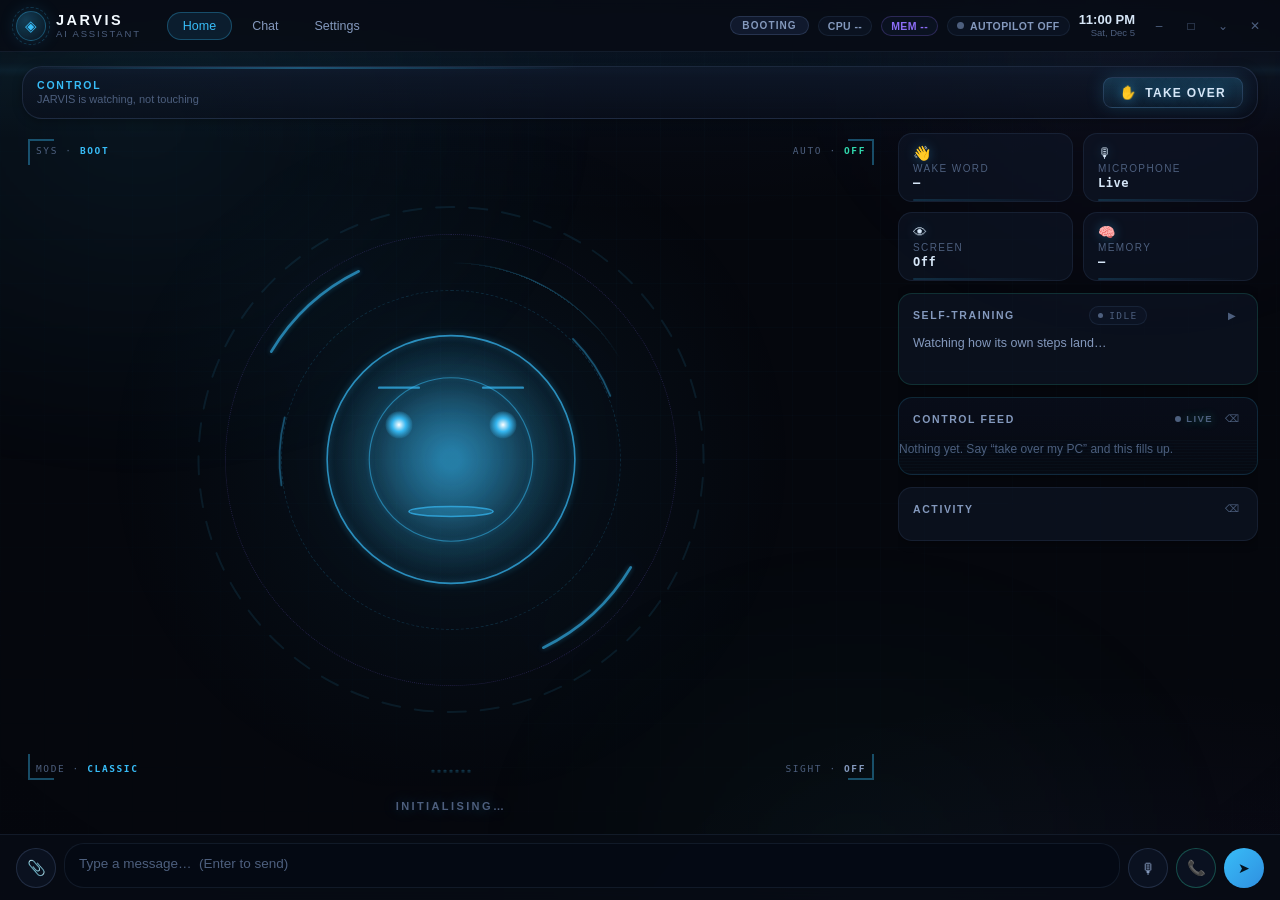
==== commit 12b0d3df: "Add PC-control engine, autonomy policy, Discord flow, and control HUD The controller was the weak li" ====
--- a/ui_web/index.html
+++ b/ui_web/index.html
@@ -9,6 +9,15 @@
 <body>
 <div id="app">
 
+  <!-- ══════════════ AMBIENT FX (pure CSS, GPU-composited, behind everything) ══ -->
+  <div class="fx-layer" aria-hidden="true">
+    <i class="fx-aurora"></i>
+    <i class="fx-grid"></i>
+    <i class="fx-scan"></i>
+    <canvas class="fx-particles" id="fxCanvas" aria-hidden="true"></canvas>
+    <i class="fx-vignette"></i>
+  </div>
+
   <!-- ══════════════ TITLEBAR ══════════════ -->
   <header id="titlebar" class="pywebview-drag-region">
     <div class="brand pywebview-drag-region">
@@ -30,6 +39,9 @@
       <span class="chip" id="chipCpu" title="CPU usage">CPU --</span>
       <span class="chip chip-alt" id="chipMem" title="RAM usage">MEM --</span>
       <span class="chip" id="chipEyes" title="Screen awareness" hidden>👁 OFF</span>
+      <button class="chip chip-mode" id="chipAuto" title="Autonomous mode — JARVIS may use this PC on its own" data-on="0">
+        <span class="mode-dot"></span>AUTOPILOT OFF
+      </button>
       <div class="clock pywebview-drag-region">
         <div class="clock-time" id="clockTime">--:--</div>
         <div class="clock-date" id="clockDate">&nbsp;</div>
@@ -48,10 +60,36 @@
 
     <!-- ─────────── HOME ─────────── -->
     <section class="view active" id="view-home">
+
+      <!-- Autonomy rail — the six switches that decide what JARVIS may do.
+           Spans the whole workspace, above the face, because it is the one
+           control the user needs mid-task without leaving what they are doing. -->
+      <div class="auto-rail" id="autoRail">
+        <div class="auto-rail-lead">
+          <span class="auto-rail-title">Control</span>
+          <span class="auto-rail-sub" id="autoRailSub">JARVIS is watching, not touching</span>
+        </div>
+        <div class="auto-switches" id="autoSwitches"></div>
+        <button class="btn btn-handover" id="btnHandover" title="Hand the PC over until you say stop">
+          <span class="ho-ico">✋</span><span id="hoLabel">TAKE OVER</span>
+        </button>
+      </div>
+
       <div class="home-grid">
 
         <div class="home-face-col">
           <div class="face-stage pywebview-drag-region" id="faceStage">
+            <i class="hud-ring r1" aria-hidden="true"></i>
+            <i class="hud-ring r2" aria-hidden="true"></i>
+            <i class="hud-ring r3" aria-hidden="true"></i>
+            <i class="hud-core" aria-hidden="true"></i>
+            <i class="hud-core-glow" id="hudCoreGlow" aria-hidden="true"></i>
+            <i class="hud-frame" aria-hidden="true"><b class="tl"></b><b class="tr"></b><b class="bl"></b><b class="br"></b></i>
+            <span class="hud-readout ro-left" id="hudState">SYS · <b>BOOT</b></span>
+            <span class="hud-readout ro-right" id="hudAuto">AUTO · <b>OFF</b></span>
+            <span class="hud-readout ro-bl" id="hudMode">MODE · <b>CLASSIC</b></span>
+            <span class="hud-readout ro-br" id="hudSight">SIGHT · <b>OFF</b></span>
+            <span class="hud-vu" id="hudVu" aria-hidden="true"><i></i><i></i><i></i><i></i><i></i><i></i><i></i></span>
             <canvas id="face" class="pywebview-drag-region" width="640" height="640" aria-label="JARVIS status face"></canvas>
             <div id="avatar3dMount" class="pywebview-drag-region" hidden></div>
           </div>
@@ -80,6 +118,20 @@
             </div>
           </div>
 
+          <div class="card train-card" id="trainCard">
+            <div class="card-head">
+              <span class="card-title">Self-training</span>
+              <span class="train-live" id="trainLive" data-on="0" title="Practising while you are quiet"><i></i>IDLE</span>
+              <button class="xbtn" id="trainRun" title="Practise one round now">▶</button>
+            </div>
+            <div class="card-body train-body">
+              <div class="train-focus" id="trainFocus">Watching how its own steps land…</div>
+              <div class="train-bars" id="trainBars"></div>
+              <div class="train-new" id="trainNew" hidden></div>
+              <div class="train-foot" id="trainFoot"></div>
+            </div>
+          </div>
+
           <div class="card content-card" id="contentCard" hidden>
             <div class="card-head">
               <span class="card-title" id="contentTitle">Content</span>
@@ -94,6 +146,18 @@
               <button class="xbtn" id="reviewClose" title="Dismiss">✕</button>
             </div>
             <div class="card-body content-body" id="reviewBody"></div>
+          </div>
+
+          <div class="card pc-card" id="pcCard">
+            <div class="card-head">
+              <span class="card-title">Control feed</span>
+              <span class="pc-live" id="pcLive" title="Live"><i></i>LIVE</span>
+              <button class="xbtn" id="pcClear" title="Clear">⌫</button>
+            </div>
+            <div class="card-body pc-body" id="pcFeed">
+              <div class="pc-empty" id="pcEmpty">Nothing yet. Say “take over my PC” and this fills up.</div>
+            </div>
+            <div class="pc-foot" id="pcFoot" hidden></div>
           </div>
 
           <div class="card activity-card">
--- a/ui_web/css/style.css
+++ b/ui_web/css/style.css
@@ -171,11 +171,101 @@
 }
 .view.active { opacity: 1; pointer-events: auto; transform: none; }
 
+/* ── autonomy rail ────────────────────────────────────────────────────── */
+/* One row, six switches, always visible: the state of JARVIS's hands on this
+   machine should never be a settings trip away. */
+#view-home { display: none; flex-direction: column; height: 100%; min-height: 0; }
+#view-home.active { display: flex; }
+
+.auto-rail {
+  display: flex; align-items: center; gap: 14px;
+  margin: 14px 22px 0; padding: 10px 14px;
+  border-radius: var(--r-lg);
+  background: linear-gradient(180deg, rgba(16,24,42,.72), rgba(10,15,28,.62));
+  border: 1px solid var(--border);
+  box-shadow: var(--shadow-1);
+  transition: border-color var(--dur), box-shadow var(--dur);
+  flex: 0 0 auto;
+}
+.auto-rail.mode-auto {
+  border-color: rgba(56,189,248,.34);
+  box-shadow: var(--glow-pri);
+}
+/* The lead wraps inside its own column instead of running under the switches: at
+   narrow widths the rail splits into two rows, and a nowrap caption would draw
+   straight across them. */
+.auto-rail-lead { display: flex; flex-direction: column; gap: 1px; flex: 0 1 200px; min-width: 140px; }
+.auto-rail-title {
+  font-size: 10.5px; font-weight: 700; letter-spacing: 1.8px;
+  text-transform: uppercase; color: var(--text-med);
+}
+.auto-rail-sub { font-size: 11px; color: var(--text-dim); line-height: 1.35; }
+
+.auto-switches { display: flex; gap: 8px; flex: 1 1 320px; flex-wrap: wrap; align-content: center; }
+
+.auto-sw {
+  display: flex; align-items: center; gap: 8px;
+  padding: 7px 12px 7px 10px; border-radius: var(--r-full);
+  background: rgba(12, 18, 33, 0.72);
+  border: 1px solid var(--border);
+  color: var(--text-med);
+  font-size: 10.5px; font-weight: 700; letter-spacing: 1.1px;
+  text-transform: uppercase; white-space: nowrap;
+  transition: all var(--dur);
+}
+.auto-sw:hover { border-color: var(--border-2); color: var(--text); }
+.auto-sw .sw-dot {
+  width: 8px; height: 8px; border-radius: 50%; flex: 0 0 auto;
+  background: var(--text-dim); box-shadow: none;
+  transition: all var(--dur);
+}
+.auto-sw .sw-state { font-size: 9.5px; color: var(--text-dim); }
+.auto-sw[data-on="1"] {
+  border-color: rgba(49,217,174,.34); color: var(--text);
+  background: rgba(49,217,174,.07);
+}
+.auto-sw[data-on="1"] .sw-dot { background: var(--green); box-shadow: 0 0 9px rgba(49,217,174,.7); }
+.auto-sw[data-on="1"] .sw-state { color: var(--green); }
+.auto-sw.sw-hot[data-on="1"] {
+  border-color: rgba(56,189,248,.5); background: var(--pri-ghost);
+}
+.auto-sw.sw-hot[data-on="1"] .sw-dot { background: var(--pri); box-shadow: 0 0 12px rgba(56,189,248,.85); }
+.auto-sw.sw-hot[data-on="1"] .sw-state { color: var(--pri); }
+.auto-sw .sw-ico { font-size: 12px; }
+
+.btn-handover {
+  display: flex; align-items: center; gap: 8px;
+  padding: 9px 16px; border-radius: var(--r-full);
+  border: 1px solid rgba(56,189,248,.4);
+  background: var(--pri-ghost); color: var(--pri);
+  font-size: 11px; font-weight: 750; letter-spacing: 1.3px;
+  transition: all var(--dur);
+}
+.btn-handover:hover { background: rgba(56,189,248,.18); box-shadow: var(--glow-pri); }
+.btn-handover[data-on="1"] {
+  border-color: rgba(255,92,122,.45); background: rgba(255,92,122,.1); color: var(--red);
+}
+.btn-handover[data-on="1"]:hover { background: rgba(255,92,122,.18); box-shadow: none; }
+.ho-ico { font-size: 13px; }
+
+/* the titlebar mirror of the same switch */
+.chip-mode { display: flex; align-items: center; gap: 6px; cursor: pointer; }
+.chip-mode .mode-dot {
+  width: 7px; height: 7px; border-radius: 50%; background: var(--text-dim);
+  transition: all var(--dur);
+}
+.chip-mode[data-on="1"] {
+  color: var(--pri); border-color: rgba(56,189,248,.45);
+  background: var(--pri-ghost); animation: autobreathe 2.6s ease-in-out infinite;
+}
+.chip-mode[data-on="1"] .mode-dot { background: var(--pri); box-shadow: 0 0 9px rgba(56,189,248,.8); }
+@keyframes autobreathe { 0%,100% { opacity: 1; } 50% { opacity: 0.62; } }
+
 /* ── home ─────────────────────────────────────────────────────────────── */
 .home-grid {
-  display: grid; height: 100%;
+  display: grid; flex: 1 1 auto; min-height: 0;
   grid-template-columns: 1fr minmax(280px, 360px);
-  gap: 18px; padding: 18px 22px;
+  gap: 18px; padding: 14px 22px 18px;
 }
 
 .home-face-col {
@@ -184,9 +274,17 @@
 }
 
 .face-stage { flex: 1 1 auto; min-height: 0; width: 100%; display: grid; place-items: center; }
+
+/* The avatar canvas absolutely fills the stage.
+   It previously sized itself from its own width/height ATTRIBUTES (via
+   max-width/max-height + aspect-ratio). Those attributes are rewritten by the
+   renderer to the current CSS box — so the moment the stage had no box (the
+   home view is display:none while you are in Settings) the renderer wrote
+   0x0 into them, the element collapsed, and the face stayed permanently blank
+   with nothing left to draw into. Pinning the box to the stage removes that
+   feedback loop entirely: the canvas can no longer depend on itself. */
 #face {
-  max-width: 100%; max-height: 100%;
-  aspect-ratio: 1 / 1;
+  position: absolute; inset: 0; width: 100%; height: 100%;
   filter: drop-shadow(0 0 18px rgba(56, 189, 248, 0.10));
 }
 
@@ -268,6 +366,45 @@
 .activity-body div.you  { color: var(--text); }
 .activity-body div.ai   { color: var(--pri); }
 .activity-body div.err  { color: var(--red); }
+
+/* ── control feed ─────────────────────────────────────────────────────── */
+/* The live record of what JARVIS is doing with the mouse and keyboard: the
+   single most useful thing to see while a task runs, because it is the only
+   place a wrong click shows up as a wrong click. */
+.pc-card { display: flex; flex-direction: column; min-height: 0; }
+.pc-body {
+  max-height: 34vh; overflow-y: auto; padding-bottom: 10px;
+  font-family: var(--mono); font-size: 11px; line-height: 1.5;
+}
+.pc-empty { color: var(--text-dim); font-family: var(--font); font-size: 12px; padding: 2px 0 6px; }
+.pc-row {
+  display: flex; gap: 8px; align-items: baseline;
+  padding: 4px 0; border-bottom: 1px solid var(--border);
+  animation: pcslide 0.28s ease-out;
+}
+.pc-row:last-child { border-bottom: none; }
+@keyframes pcslide { from { opacity: 0; transform: translateY(-4px); } to { opacity: 1; transform: none; } }
+.pc-time { color: var(--text-dim); flex: 0 0 auto; font-size: 10px; }
+.pc-ico { flex: 0 0 auto; width: 12px; text-align: center; }
+.pc-text { color: var(--text-med); word-break: break-word; }
+.pc-row.k-ok   .pc-text { color: var(--green); }
+.pc-row.k-fail .pc-text { color: var(--red); }
+.pc-row.k-mode .pc-text { color: var(--pri); }
+.pc-row.k-info .pc-text { color: var(--text-med); }
+.pc-row.k-act  .pc-text { color: var(--text); }
+.pc-live {
+  display: flex; align-items: center; gap: 5px; margin-left: auto; margin-right: 8px;
+  font-size: 9.5px; font-weight: 700; letter-spacing: 1.4px; color: var(--text-dim);
+}
+.pc-live i { width: 6px; height: 6px; border-radius: 50%; background: var(--text-dim); }
+.pc-live.on { color: var(--green); }
+.pc-live.on i { background: var(--green); animation: taskpulse 1.4s ease-in-out infinite; }
+.pc-foot {
+  padding: 8px 14px 10px; border-top: 1px solid var(--border);
+  font-size: 10.5px; color: var(--text-dim); white-space: nowrap;
+  overflow: hidden; text-overflow: ellipsis;
+}
+.pc-foot b { color: var(--text-med); font-weight: 650; }
 
 /* ── chat ─────────────────────────────────────────────────────────────── */
 .chat-wrap { height: 100%; position: relative; }
@@ -752,8 +889,23 @@
   .brand-name { letter-spacing: 1.5px; font-size: 13.5px; }
 }
 @media (max-width: 980px) {
-  .home-grid { grid-template-columns: 1fr; padding: 12px 14px; gap: 10px; }
-  .home-side-col { display: none; }
+  /* The side column used to be deleted below 980px, which silently took the
+     status tiles, the control feed, the activity list and the self-training
+     card with it — on a small window you simply could not see what JARVIS was
+     doing or what it was allowed to do. Now the column stacks under the face
+     and the whole home view scrolls, so nothing is unreachable. */
+  /* A flex column rather than a grid: the rows then take the height their
+     content needs and the view scrolls, instead of squeezing every card in the
+     side column into whatever was left over (which collapsed the cards to their
+     headers). */
+  .home-grid {
+    display: flex; flex-direction: column; gap: 12px;
+    padding: 12px 14px; overflow-y: auto; overflow-x: hidden;
+  }
+  .home-grid > * { flex: 0 0 auto; }
+  .face-stage { min-height: 34vh; }
+  .home-face-col { flex: 0 0 auto; }
+  .home-side-col { display: flex; flex: 0 0 auto; overflow: visible; }
   #view-settings { grid-template-columns: 56px 1fr; }
   .settings-nav button span:not(.nav-ico) { display: none; }
   .settings-nav button { justify-content: center; }
@@ -766,6 +918,16 @@
 }
 
 /* ── compact layout (setting) ─────────────────────────────────────────── */
+.auto-rail-sub, .auto-sw-name { }   /* names kept for the compact rules below */
+
+/* compact / narrow: the rail keeps its switches and drops the prose around them */
+@media (max-width: 900px) {
+  .auto-rail { flex-wrap: wrap; }
+  .auto-rail-sub { display: none; }
+  .auto-rail-lead { flex: 0 0 auto; min-width: 0; }
+  .auto-sw .sw-name { display: none; }
+}
+
 body.compact .home-side-col { display: none; }
 body.compact .home-grid { grid-template-columns: 1fr; }
 
@@ -822,3 +984,626 @@
 }
 
 .upd-pending-card { animation: updslide .35s ease both; border-color: rgba(49,217,174,.25); }
+
+/* ══════════════════════════════════════════════════════════════════════════
+   HUD OVERLAY — the "crazy UI" pass.  Everything below is pure CSS: layered
+   ambience behind the app, HUD rings/brackets/readouts around the face, a
+   charge-style TAKE OVER button, terminal treatment for the control feed and
+   mini usage bars in the titlebar.  No JS, no layout changes, [hidden] wins.
+   ══════════════════════════════════════════════════════════════════════════ */
+
+/* ── ambient fx layer (behind #app) ───────────────────────────────────── */
+.fx-layer {
+  position: fixed; inset: 0; z-index: 0; pointer-events: none;
+  overflow: hidden;
+}
+/* slow drifting aurora blobs — the "alive" background */
+.fx-aurora {
+  position: absolute; inset: -20%;
+  background:
+    radial-gradient(38% 42% at 22% 24%, rgba(56, 189, 248, 0.075), transparent 68%),
+    radial-gradient(30% 36% at 78% 18%, rgba(139, 109, 245, 0.055), transparent 66%),
+    radial-gradient(34% 40% at 62% 82%, rgba(49, 217, 174, 0.035), transparent 64%);
+  filter: blur(2px);
+  animation: fxdrift 26s ease-in-out infinite alternate;
+}
+@keyframes fxdrift {
+  0%   { transform: translate3d(0, 0, 0) rotate(0deg) scale(1); }
+  50%  { transform: translate3d(1.6%, -1.2%, 0) rotate(1.1deg) scale(1.03); }
+  100% { transform: translate3d(-1.4%, 1.5%, 0) rotate(-1deg) scale(1.02); }
+}
+/* faint HUD grid, fading out toward the edges */
+.fx-grid {
+  position: absolute; inset: 0;
+  background:
+    repeating-linear-gradient(0deg,  rgba(56,189,248,.028) 0 1px, transparent 1px 44px),
+    repeating-linear-gradient(90deg, rgba(56,189,248,.028) 0 1px, transparent 1px 44px);
+  mask-image: radial-gradient(120% 95% at 50% 40%, rgba(0,0,0,.8), transparent 78%);
+  -webkit-mask-image: radial-gradient(120% 95% at 50% 40%, rgba(0,0,0,.8), transparent 78%);
+}
+/* rolling scanline — one soft band drifting down, every 9s */
+.fx-scan {
+  position: absolute; left: 0; right: 0; height: 140px;
+  background: linear-gradient(180deg, transparent,
+    rgba(56,189,248,.045) 45%, rgba(56,189,248,.09) 50%,
+    rgba(56,189,248,.045) 55%, transparent);
+  animation: fxscan 9s linear infinite;
+}
+@keyframes fxscan { from { top: -20%; } to { top: 110%; } }
+/* corner vignette for depth */
+.fx-vignette {
+  position: absolute; inset: 0;
+  background: radial-gradient(115% 115% at 50% 45%, transparent 55%, rgba(2, 4, 9, 0.5) 100%);
+}
+
+/* lift the app above the fx layer */
+#app { position: relative; z-index: 1; }
+
+/* ── face-stage HUD: rings + brackets + readouts ──────────────────────── */
+.face-stage { position: relative; }
+
+
+.hud-ring {
+  position: absolute; left: 50%; top: 50%; border-radius: 50%;
+  pointer-events: none;
+  transform: translate(-50%, -50%);
+}
+.hud-ring.r1 {                       /* dashed halo, slow clockwise */
+  width: min(72%, 340px); height: min(72%, 340px);
+  border: 1px dashed rgba(56,189,248,.20);
+  animation: hudspin 26s linear infinite;
+}
+.hud-ring.r2 {                       /* sweeping arc segment, faster */
+  width: min(84%, 396px); height: min(84%, 396px);
+  background: conic-gradient(from 0deg,
+    rgba(56,189,248,0) 0deg, rgba(56,189,248,.3) 26deg,
+    rgba(56,189,248,0) 60deg, rgba(56,189,248,0) 360deg);
+  -webkit-mask: radial-gradient(farthest-side, transparent calc(100% - 1.5px), #000 calc(100% - 1.5px));
+  mask: radial-gradient(farthest-side, transparent calc(100% - 1.5px), #000 calc(100% - 1.5px));
+  animation: hudspin 13s linear infinite;
+}
+.hud-ring.r3 {                       /* dotted purple halo, counter-rotating */
+  width: min(96%, 452px); height: min(96%, 452px);
+  border: 1px dotted rgba(139,109,245,.22);
+  animation: hudspin 34s linear infinite reverse;
+}
+@keyframes hudspin {
+  from { transform: translate(-50%, -50%) rotate(0deg); }
+  to   { transform: translate(-50%, -50%) rotate(1turn); }
+}
+/* corner brackets around the stage */
+.hud-frame b {
+  position: absolute; width: 26px; height: 26px;
+  border: 2px solid rgba(56,189,248,.38);
+  pointer-events: none;
+}
+.hud-frame b.tl { top: 6px;    left: 6px;  border-right: none; border-bottom: none; }
+.hud-frame b.tr { top: 6px;    right: 6px; border-left: none;  border-bottom: none; }
+.hud-frame b.bl { bottom: 6px; left: 6px;  border-right: none; border-top: none; }
+.hud-frame b.br { bottom: 6px; right: 6px; border-left: none;  border-top: none; }
+/* readout chips pinned inside the stage corners */
+.hud-readout {
+  position: absolute; top: 12px;
+  font-family: var(--mono); font-size: 9.5px; letter-spacing: 1.6px;
+  color: var(--text-dim); pointer-events: none; white-space: nowrap;
+}
+.hud-readout b { color: var(--pri); font-weight: 650; }
+.hud-readout.ro-left  { left: 14px; }
+.hud-readout.ro-right { right: 14px; }
+.hud-readout.ro-right b { color: var(--green); }
+/* bottom corners: which avatar is live, and whether JARVIS is watching */
+.hud-readout.ro-bl { left: 14px; top: auto; bottom: 12px; }
+.hud-readout.ro-br { right: 14px; top: auto; bottom: 12px; text-align: right; }
+.hud-readout.ro-br b { color: var(--text-med); }
+body[data-sight="1"] .hud-readout.ro-br b { color: var(--pri); }
+
+/* ── voice VU meter ──────────────────────────────────────────────────────
+   Seven bars riding the live audio level. The avatar loop writes --voice on
+   .face-stage once per frame; every bar carries its own threshold, so a
+   single CSS variable ramps them up left-to-right with zero per-bar JS. */
+.hud-vu {
+  position: absolute; left: 50%; bottom: 13px; transform: translateX(-50%);
+  display: flex; align-items: flex-end; gap: 3px; height: 15px;
+  pointer-events: none;
+}
+.hud-vu i {
+  display: block; width: 3px; height: 100%; border-radius: 2px;
+  background: linear-gradient(180deg, var(--pri), rgba(56,189,248,.30));
+  transform-origin: bottom center;
+  transform: scaleY(calc(0.22 + max(0, var(--voice, 0) - var(--th, 0)) * 3.2));
+  opacity: calc(0.30 + max(0, var(--voice, 0) - var(--th, 0)) * 2.4);
+  transition: transform .09s linear, opacity .12s linear;
+}
+.hud-vu i:nth-child(1) { --th: .02; }
+.hud-vu i:nth-child(2) { --th: .10; }
+.hud-vu i:nth-child(3) { --th: .20; }
+.hud-vu i:nth-child(4) { --th: .32; }
+.hud-vu i:nth-child(5) { --th: .45; }
+.hud-vu i:nth-child(6) { --th: .58; }
+.hud-vu i:nth-child(7) { --th: .72; }
+/* the dashed halo brightens with the voice — colour only, so it stays cheap */
+.hud-ring.r1 { border-color: rgba(56,189,248, calc(.16 + var(--voice, 0) * .55)); }
+.auto-rail.mode-auto ~ * .hud-readout.ro-right b,
+body[data-autopilot="1"] .hud-readout.ro-right b { color: var(--pri); animation: taskpulse 1.6s ease-in-out infinite; }
+
+/* ── autonomy rail → control deck ─────────────────────────────────────── */
+.auto-rail {
+  position: relative;
+  overflow: hidden;
+  border-color: rgba(148,184,255,.13);
+}
+/* energy line sweeping the top edge while the rail exists */
+.auto-rail::before {
+  content: ""; position: absolute; top: 0; left: 0; right: 0; height: 2px;
+  background: linear-gradient(90deg, transparent, rgba(56,189,248,.75), transparent);
+  background-size: 45% 100%;
+  background-repeat: no-repeat;
+  animation: railcomet 5.5s linear infinite;
+  opacity: .5;
+  pointer-events: none;
+}
+@keyframes railcomet {
+  from { background-position: -50% 0; }
+  to   { background-position: 150% 0; }
+}
+.auto-rail.mode-auto {
+  border-color: rgba(56,189,248,.5);
+  box-shadow: var(--glow-pri), inset 0 0 34px rgba(56,189,248,.05);
+}
+.auto-rail.mode-auto::before {
+  animation-duration: 1.6s;
+  opacity: .95;
+}
+.auto-rail-title { color: var(--pri); }
+
+/* TAKE OVER — reactor charge button */
+.btn-handover {
+  position: relative;
+  overflow: hidden;
+  background: linear-gradient(180deg, rgba(56,189,248,.20), rgba(56,189,248,.07));
+  box-shadow: var(--glow-pri);
+  text-shadow: 0 0 12px rgba(56,189,248,.5);
+}
+.btn-handover::after {                 /* slow radar sweep inside the pill */
+  content: ""; position: absolute; inset: 0;
+  background: linear-gradient(115deg, transparent 30%, rgba(255,255,255,.14) 50%, transparent 70%);
+  transform: translateX(-120%);
+  animation: hosweep 3.4s ease-in-out infinite;
+  pointer-events: none;
+}
+@keyframes hosweep {
+  0%, 55%  { transform: translateX(-120%); }
+  85%, 100%{ transform: translateX(120%); }
+}
+.btn-handover:hover { transform: translateY(-1px); }
+.btn-handover[data-on="1"] {
+  background: linear-gradient(180deg, rgba(255,92,122,.22), rgba(255,92,122,.08));
+  box-shadow: 0 0 16px rgba(255,92,122,.28);
+  text-shadow: 0 0 12px rgba(255,92,122,.55);
+  animation: hothreat 1.15s ease-in-out infinite;
+}
+.btn-handover[data-on="1"]::after { animation: none; }
+.btn-handover[data-on="1"]:hover { transform: none; }
+@keyframes hothreat {
+  0%, 100% { box-shadow: 0 0 10px rgba(255,92,122,.22); }
+  50%      { box-shadow: 0 0 22px rgba(255,92,122,.5); }
+}
+
+/* titlebar autopilot chip mirror */
+.chip-mode[data-on="1"] {
+  animation: autobreathe 2.6s ease-in-out infinite, chiplift 0.25s ease;
+}
+
+/* ── control feed → terminal ──────────────────────────────────────────── */
+.pc-card {
+  position: relative;
+  background:
+    linear-gradient(180deg, rgba(10,16,30,.72), rgba(7,11,20,.82));
+  border-color: rgba(56,189,248,.16);
+}
+.pc-body {
+  position: relative;
+  /* faint CRT scanlines over the feed only */
+  background: repeating-linear-gradient(0deg,
+    rgba(56,189,248,.022) 0 1px, transparent 1px 3px);
+  text-shadow: 0 0 8px rgba(56,189,248,.12);
+}
+.pc-row { transition: opacity .2s; }
+.pc-row:hover { opacity: 1 !important; }
+.pc-ico {
+  width: 15px; height: 15px; border-radius: var(--r-sm);
+  display: grid; place-items: center;
+  font-size: 9px; align-self: center;
+  background: rgba(148,184,255,.06); border: 1px solid var(--border);
+  color: var(--text-med);
+  flex: 0 0 auto;
+}
+.pc-row.k-ok   .pc-ico { color: var(--green); border-color: rgba(49,217,174,.35); background: rgba(49,217,174,.08); }
+.pc-row.k-fail .pc-ico { color: var(--red);   border-color: rgba(255,92,122,.4); background: rgba(255,92,122,.08); }
+.pc-row.k-mode .pc-ico { color: var(--pri);   border-color: rgba(56,189,248,.45); background: var(--pri-ghost); }
+.pc-row.k-act  .pc-ico { color: var(--amber); border-color: rgba(245,180,92,.35); background: rgba(245,180,92,.07); }
+.pc-row.k-act  .pc-text { color: var(--amber); }
+.pc-row.k-act  .pc-ico { animation: taskpulse 1.2s ease-in-out infinite; }
+.pc-row.k-ok   { animation: pcslide 0.28s ease-out, okflash 1.4s ease-out; }
+@keyframes okflash { from { background: rgba(49,217,174,.09); } to { background: transparent; } }
+.pc-row.k-fail { animation: pcslide 0.28s ease-out, failflash 2.2s ease-out; }
+@keyframes failflash { 0% { background: rgba(255,92,122,.14); } 100% { background: transparent; } }
+.pc-row.k-mode { border-left: 2px solid rgba(56,189,248,.55); padding-left: 6px; }
+.pc-live { text-shadow: 0 0 10px rgba(49,217,174,.45); }
+.pc-foot { font-family: var(--mono); letter-spacing: .4px; }
+.pc-foot b { color: var(--pri); }
+
+/* ── status tiles → instrument tiles ──────────────────────────────────── */
+.status-tile {
+  position: relative; overflow: hidden;
+}
+.status-tile::after {                  /* bottom signal bar */
+  content: ""; position: absolute; left: 14px; right: 14px; bottom: 0;
+  height: 2px; border-radius: 2px;
+  background: linear-gradient(90deg, var(--pri), transparent);
+  opacity: .18;
+  transition: opacity var(--dur), box-shadow var(--dur);
+}
+.status-tile:hover::after { opacity: .55; }
+.status-tile.on::after {
+  opacity: .95;
+  background: linear-gradient(90deg, var(--green), transparent);
+  box-shadow: 0 0 8px rgba(49,217,174,.5);
+}
+.status-tile.on {
+  box-shadow: inset 0 0 22px rgba(49,217,174,.05);
+}
+.status-tile .status-ico {
+  filter: drop-shadow(0 0 6px rgba(56,189,248,.35));
+}
+.status-val { font-family: var(--mono); font-size: 12px; letter-spacing: .5px; }
+
+/* ── titlebar chips → mini gauges ─────────────────────────────────────── */
+.chip { position: relative; overflow: hidden; }
+.chip::after {
+  content: ""; position: absolute; left: 9px; bottom: 2px; height: 2px;
+  width: var(--load, 0%);
+  border-radius: 2px;
+  background: currentColor;
+  opacity: .3;
+  transition: width .6s ease, opacity .5s;
+}
+.chip:hover::after { opacity: .6; }
+.chip.chip-load::after { opacity: .85; box-shadow: 0 0 6px currentColor; }
+.chip.chip-bad::after { opacity: .95; }
+
+/* ── face + caption glow ──────────────────────────────────────────────── */
+#face { filter: drop-shadow(0 0 26px rgba(56,189,248,.16)); }
+.face-caption { text-shadow: 0 0 14px rgba(56,189,248,.35); }
+
+/* ── motion-free mode: respect reduced-motion preferences ────────────── */
+@media (prefers-reduced-motion: reduce) {
+  .fx-aurora, .fx-scan, .hud-ring, .auto-rail::before,
+  .btn-handover::after, .btn-handover[data-on="1"], .chip-mode[data-on="1"] {
+    animation: none !important;
+  }
+}
+
+/* ══════════════════════════════════════════════════════════════════════════
+   ULTRA PASS — state-reactive lighting, spring motion, micro-interactions.
+   The whole app breathes with JARVIS's state (body[data-state]) and every
+   interaction lands on a soft spring curve.  All GPU-friendly.
+   ══════════════════════════════════════════════════════════════════════════ */
+
+:root {
+  --spring: cubic-bezier(.34, 1.56, .64, 1);   /* overshoot landing */
+  --out:    cubic-bezier(.22, 1, .36, 1);      /* silk deceleration */
+}
+
+/* ── state-reactive ambience: the room itself changes with JARVIS ─────── */
+.fx-aurora { transition: opacity 1.2s var(--out), filter 1.2s var(--out); }
+
+body[data-state="THINKING"] .fx-aurora {
+  opacity: 1.25;
+  filter: blur(2px) saturate(1.35);
+}
+body[data-state="EXECUTING"] .fx-aurora {
+  opacity: 1.45;
+  filter: blur(1.6px) saturate(1.6) hue-rotate(-8deg);
+  animation-duration: 12s;              /* agitated, faster drift */
+}
+body[data-state="SPEAKING"] .fx-aurora {
+  filter: blur(2px) saturate(1.25) hue-rotate(10deg);
+}
+body[data-state="SLEEPING"] .fx-aurora { opacity: .55; }
+body[data-state="ERROR"] .fx-aurora {
+  filter: blur(2px) saturate(1.4) hue-rotate(-60deg);
+  opacity: 1.2;
+}
+body[data-state="EXECUTING"] .fx-scan { animation-duration: 3.2s; opacity: 1.4; }
+body[data-state="THINKING"]  .fx-scan { animation-duration: 5.5s; }
+body[data-state="EXECUTING"] .fx-grid { opacity: 1.5; }
+.fx-grid { transition: opacity 1s var(--out); }
+
+/* canvas particle field sits under the app, above the gradients */
+.fx-particles { position: absolute; inset: 0; width: 100%; height: 100%; }
+
+/* ── energy core behind the face: JARVIS's heartbeat ──────────────────── */
+.hud-core {
+  position: absolute; left: 50%; top: 50%;
+  width: min(56%, 264px); height: min(56%, 264px);
+  border-radius: 50%;
+  transform: translate(-50%, -50%);
+  background: radial-gradient(circle,
+    rgba(56,189,248,.14) 0%, rgba(56,189,248,.05) 45%, transparent 70%);
+  filter: blur(2px);
+  pointer-events: none;
+  animation: corebreathe 4.2s ease-in-out infinite;
+  transition: background 1s var(--out);
+}
+@keyframes corebreathe {
+  0%, 100% { transform: translate(-50%, -50%) scale(1);    opacity: .75; }
+  50%      { transform: translate(-50%, -50%) scale(1.07); opacity: 1; }
+}
+/* the core changes colour with state — amber when acting, violet thinking */
+body[data-state="EXECUTING"] .hud-core {
+  background: radial-gradient(circle,
+    rgba(245,180,92,.16) 0%, rgba(245,180,92,.06) 45%, transparent 70%);
+  animation-duration: 1.5s;
+}
+body[data-state="THINKING"] .hud-core {
+  background: radial-gradient(circle,
+    rgba(139,109,245,.16) 0%, rgba(139,109,245,.06) 45%, transparent 70%);
+  animation-duration: 2.4s;
+}
+body[data-state="SPEAKING"] .hud-core {
+  background: radial-gradient(circle,
+    rgba(56,189,248,.2) 0%, rgba(56,189,248,.07) 45%, transparent 70%);
+  animation-duration: 1.9s;
+}
+body[data-state="SLEEPING"] .hud-core { opacity: .3; animation-duration: 7s; }
+
+/* voice-reactive halo: --voice (0..1) is set from the live mic level each
+   frame; opacity and scale ride it, so the room glows when JARVIS talks.
+   The two LOBES ride the viseme channels instead: ::before stretches tall
+   with mouth openness, ::after stretches wide with mouth width — the room
+   literally breathes with the mouth shape. */
+.hud-core-glow {
+  position: absolute; left: 50%; top: 50%;
+  width: min(72%, 340px); height: min(72%, 340px);
+  border-radius: 50%;
+  transform: translate(-50%, -50%);
+  background: radial-gradient(circle,
+    rgba(56,189,248,.10) 0%, rgba(56,189,248,.03) 50%, transparent 72%);
+  opacity: calc(0.25 + var(--voice, 0) * 1.1);
+  scale: calc(1 + var(--voice, 0) * 0.16);
+  transition: opacity .12s linear;
+  pointer-events: none;
+  filter: blur(4px);
+}
+.hud-core-glow::before,
+.hud-core-glow::after {
+  content: ""; position: absolute; left: 50%; top: 50%;
+  border-radius: 50%;
+  background: radial-gradient(circle,
+    rgba(125,211,252,.14) 0%, rgba(125,211,252,.04) 55%, transparent 75%);
+  pointer-events: none;
+}
+/* openness lobe: a tall ellipse that grows with the jaw */
+.hud-core-glow::before {
+  width: 46%; height: 78%;
+  transform: translate(-50%, -50%) scaleY(calc(0.55 + var(--open, 0) * 0.9));
+  opacity: calc(0.35 + var(--open, 0) * 0.9);
+}
+/* width lobe: a wide ellipse that swells with the smile */
+.hud-core-glow::after {
+  width: 84%; height: 40%;
+  transform: translate(-50%, -50%) scaleX(calc(0.55 + var(--wide, 0) * 0.8));
+  opacity: calc(0.3 + var(--wide, 0) * 0.8);
+}
+
+/* avatar mode crossfade — the whole stage dips out and back */
+.face-stage.av-fade {
+  opacity: 0;
+  transform: scale(.965);
+  transition: opacity .17s ease-in, transform .17s ease-in;
+}
+.face-stage { transition: opacity .22s var(--out, ease-out), transform .22s var(--out, ease-out); }
+
+/* HUD rings pick up the state colour too */
+body[data-state="EXECUTING"] .hud-ring.r2 {
+  background: conic-gradient(from 0deg,
+    rgba(245,180,92,0) 0deg, rgba(245,180,92,.4) 26deg,
+    rgba(245,180,92,0) 60deg, rgba(245,180,92,0) 360deg);
+}
+body[data-state="THINKING"] .hud-ring.r2 {
+  background: conic-gradient(from 0deg,
+    rgba(139,109,245,0) 0deg, rgba(139,109,245,.38) 26deg,
+    rgba(139,109,245,0) 60deg, rgba(139,109,245,0) 360deg);
+  animation-duration: 6s;               /* spins faster while thinking */
+}
+
+/* ── micro-interactions: everything lands on a spring ─────────────────── */
+.auto-sw,
+.nav-btn,
+.dock-btn,
+.xbtn,
+.wbtn,
+.status-tile,
+.pill,
+.card-head .xbtn {
+  transition: transform .3s var(--spring), border-color var(--dur),
+              background var(--dur), color var(--dur), box-shadow var(--dur);
+}
+.auto-sw:hover  { transform: translateY(-1.5px); }
+.auto-sw:active { transform: translateY(0) scale(.97); }
+.nav-btn:hover  { transform: translateY(-1px); }
+.dock-btn:hover { transform: translateY(-2px) scale(1.06); }
+.dock-btn:active{ transform: translateY(0) scale(.94); }
+.dock-send:hover { box-shadow: 0 0 18px rgba(56,189,248,.4); }
+.status-tile:hover { transform: translateY(-2px); box-shadow: var(--shadow-2); }
+.status-tile:active{ transform: translateY(0) scale(.985); }
+
+/* keyboard focus gets a proper glow ring */
+button:focus-visible, input:focus-visible, textarea:focus-visible, select:focus-visible {
+  outline: 2px solid rgba(56,189,248,.55);
+  outline-offset: 2px;
+  border-radius: var(--r-sm);
+}
+
+/* cards breathe open on hover */
+.card { transition: border-color .35s var(--out), box-shadow .35s var(--out); }
+.pc-card:hover, .activity-card:hover {
+  border-color: rgba(56,189,248,.28);
+  box-shadow: var(--shadow-2), 0 0 24px rgba(56,189,248,.05);
+}
+
+/* feed rows: silk entrance with a slight blur-in */
+@keyframes pcslide {
+  from { opacity: 0; transform: translateY(-5px); filter: blur(2px); }
+  to   { opacity: 1; transform: none; filter: blur(0); }
+}
+.pc-row { transition: opacity .2s; }
+
+/* brand mark: slow halo rotation, like an idle reactor */
+.brand-mark { position: relative; }
+.brand-mark::after {
+  content: ""; position: absolute; inset: -5px;
+  border-radius: 50%;
+  border: 1px dashed rgba(56,189,248,.22);
+  animation: hudspin 14s linear infinite;
+  pointer-events: none;
+}
+
+/* state pill: soft glow matching its state */
+.state-pill { transition: color var(--dur), border-color var(--dur), background var(--dur), box-shadow .6s var(--out); }
+.state-pill[data-state="EXECUTING"] { box-shadow: 0 0 14px rgba(245,180,92,.22); }
+.state-pill[data-state="SPEAKING"]  { box-shadow: 0 0 14px rgba(56,189,248,.25); }
+.state-pill[data-state="LISTENING"]{ box-shadow: 0 0 14px rgba(49,217,174,.2); }
+
+/* caption: letter-spacing breath while listening */
+.face-caption { transition: letter-spacing 1.2s var(--out), color .8s; }
+body[data-state="LISTENING"] .face-caption { letter-spacing: 3.4px; color: var(--text-med); }
+
+@media (prefers-reduced-motion: reduce) {
+  .hud-core, .brand-mark::after, .hud-core-glow::before, .hud-core-glow::after { animation: none !important; transition: none !important; }
+  .auto-sw:hover, .dock-btn:hover, .status-tile:hover { transform: none; }
+}
+
+/* ══════════════════════════════════════════════════════════════════════
+   SELF-TRAINING — the card that proves a quiet assistant is not an idle one
+
+   Three things have to be readable at a glance, in this order: is it
+   practising right now, what is it practising on, and is that work actually
+   paying off (the bars). The bars are real win rates out of the competency
+   ledger, not a decorative animation — an empty bar is honest information.
+   ══════════════════════════════════════════════════════════════════════ */
+.train-card {
+  position: relative;
+  border-color: rgba(49, 217, 174, 0.16);
+}
+.train-card::before {                 /* a hairline of green when it is working */
+  content: ""; position: absolute; inset: 0 0 auto 0; height: 1px;
+  background: linear-gradient(90deg, transparent, var(--green), transparent);
+  opacity: 0; transition: opacity .5s var(--out);
+}
+.train-card[data-busy="1"]::before { opacity: .85; }
+.train-card[data-busy="1"] { border-color: rgba(49, 217, 174, .34); }
+
+.train-live {
+  display: inline-flex; align-items: center; gap: 6px;
+  font-family: var(--mono); font-size: 9.5px; letter-spacing: 1.4px;
+  color: var(--text-dim); padding: 3px 8px; border-radius: var(--r-full);
+  background: var(--panel); border: 1px solid var(--border);
+}
+.train-live i {
+  width: 5px; height: 5px; border-radius: 50%; background: var(--text-dim);
+}
+.train-live[data-on="1"] { color: var(--green); border-color: rgba(49,217,174,.3); }
+.train-live[data-on="1"] i { background: var(--green); box-shadow: 0 0 7px var(--green); }
+.train-live[data-on="2"] { color: var(--pri); border-color: rgba(56,189,248,.35); }
+.train-live[data-on="2"] i { background: var(--pri); animation: trainpulse 1.1s ease-in-out infinite; }
+.train-live[data-on="3"] { opacity: .7; }
+@keyframes trainpulse {
+  0%, 100% { opacity: 1; transform: scale(1); }
+  55%      { opacity: .35; transform: scale(.7); }
+}
+
+.train-body { padding: 0 14px 12px; }
+.train-focus {
+  font-size: 12.5px; color: var(--text-med); line-height: 1.5;
+  margin-bottom: 9px; user-select: text;
+}
+.train-focus b { color: var(--text); font-weight: 650; }
+
+.train-bars { display: flex; flex-direction: column; gap: 6px; }
+.train-bar { display: grid; grid-template-columns: 92px 1fr auto; gap: 8px; align-items: center; }
+.train-bar-name {
+  font-size: 10.5px; letter-spacing: .6px; color: var(--text-dim);
+  white-space: nowrap; overflow: hidden; text-overflow: ellipsis;
+}
+.train-bar-track {
+  height: 5px; border-radius: var(--r-full); overflow: hidden;
+  background: rgba(148,184,255,.09); border: 1px solid var(--border);
+}
+.train-bar-fill {
+  display: block; height: 100%; width: 0%; border-radius: var(--r-full);
+  background: linear-gradient(90deg, var(--green-dim), var(--green));
+  transition: width .8s cubic-bezier(.22, 1, .36, 1);
+}
+.train-bar.weak  .train-bar-fill { background: linear-gradient(90deg, #7a5a20, var(--amber)); }
+.train-bar.poor  .train-bar-fill { background: linear-gradient(90deg, #7a2436, var(--red)); }
+.train-bar-val {
+  font-family: var(--mono); font-size: 10.5px; color: var(--text-med);
+  white-space: nowrap; text-align: right; min-width: 74px;
+}
+.train-bar-val .up   { color: var(--green); }
+.train-bar-val .down { color: var(--red); }
+
+.train-new {
+  margin-top: 10px; padding: 8px 10px; border-radius: var(--r-sm);
+  background: rgba(49,217,174,.05); border: 1px solid rgba(49,217,174,.16);
+  font-size: 12px; color: var(--text-med); line-height: 1.5;
+  animation: pcslide .3s ease-out both; user-select: text;
+}
+.train-new::before {
+  content: "SELF-WRITTEN";
+  display: block; font-family: var(--mono); font-size: 9px;
+  letter-spacing: 1.5px; color: var(--green); margin-bottom: 3px;
+}
+
+.train-foot {
+  margin-top: 10px; font-family: var(--mono); font-size: 10.5px;
+  color: var(--text-dim); display: flex; gap: 10px; flex-wrap: wrap;
+}
+.train-foot b { color: var(--text-med); font-weight: 650; }
+
+/* the list on the settings page: one rule per row, forgettable in one click */
+.train-rule {
+  display: flex; align-items: flex-start; gap: 10px;
+  padding: 8px 10px; border-radius: var(--r-sm);
+  background: var(--panel); border: 1px solid var(--border); margin-bottom: 5px;
+  font-size: 12.5px; line-height: 1.5; animation: pcslide .3s ease-out both;
+}
+.train-rule-body { flex: 1; min-width: 0; user-select: text; }
+.train-rule-cap {
+  display: block; font-family: var(--mono); font-size: 9px; letter-spacing: 1.3px;
+  text-transform: uppercase; color: var(--green); margin-bottom: 2px;
+}
+.train-rule-when { display: block; color: var(--text-dim); font-size: 11.5px; margin-top: 2px; }
+
+.train-stats { display: grid; grid-template-columns: repeat(auto-fill, minmax(110px, 1fr)); gap: 9px; }
+.train-stat {
+  padding: 9px 11px; border-radius: var(--r-sm); background: var(--panel);
+  border: 1px solid var(--border);
+}
+.train-stat-val { font-family: var(--mono); font-size: 16px; color: var(--text); }
+.train-stat-name {
+  font-size: 9.5px; letter-spacing: 1.3px; text-transform: uppercase;
+  color: var(--text-dim); margin-top: 2px;
+}
+
+/* while a round runs the aurora leans green — the same ambience language the
+   rest of the interface already uses for what JARVIS is doing */
+body[data-training="1"] .fx-aurora { filter: blur(1.6px) saturate(1.25) hue-rotate(58deg); }
+
+@media (prefers-reduced-motion: reduce) {
+  .train-bar-fill { transition: none; }
+  .train-live[data-on="2"] i { animation: none; }
+  .train-new, .train-rule { animation: none; }
+}
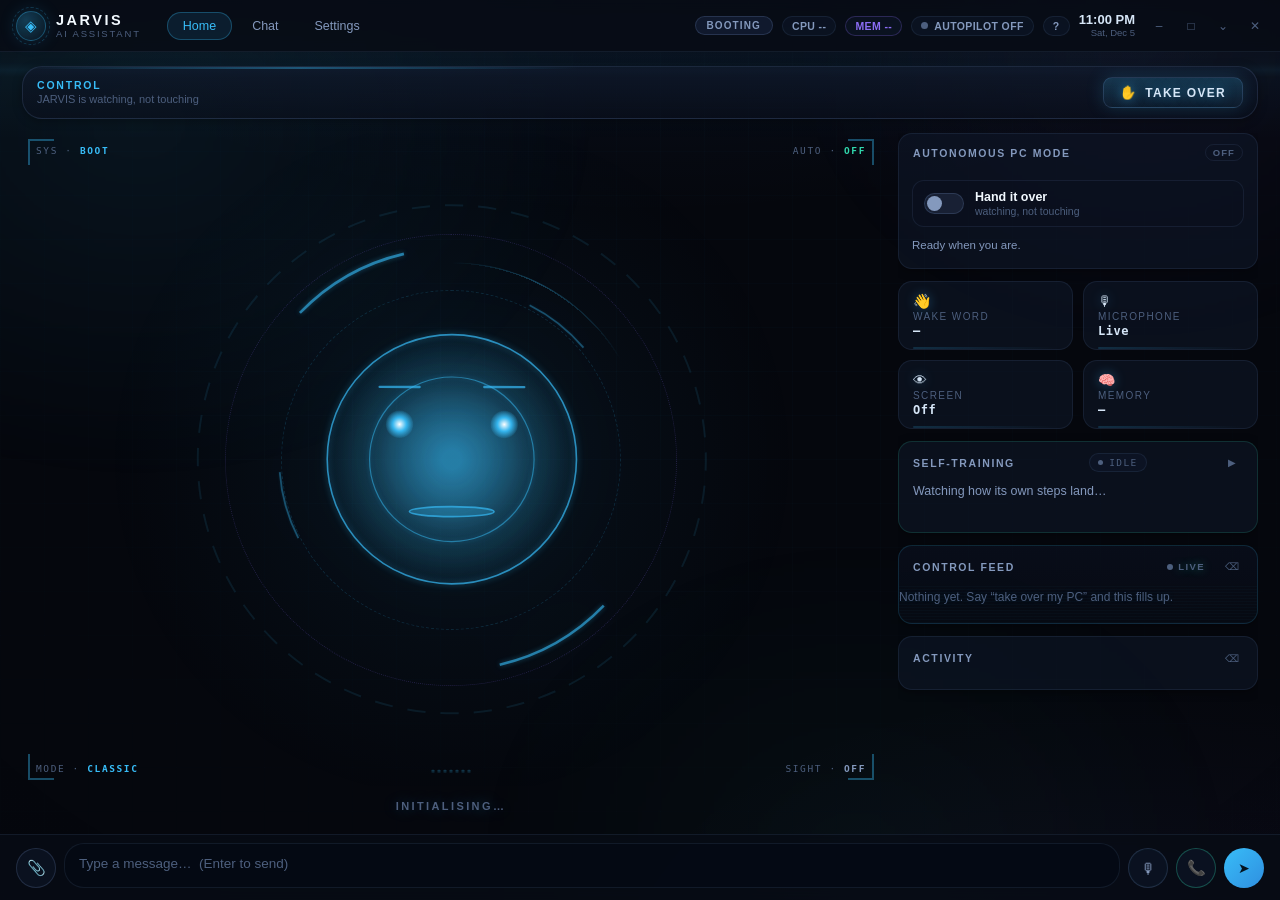
==== commit a12741c3: "Show what autonomous mode is doing, and teach new users how to use it The hand-over switch had nothi" ====
--- a/ui_web/index.html
+++ b/ui_web/index.html
@@ -42,6 +42,7 @@
       <button class="chip chip-mode" id="chipAuto" title="Autonomous mode — JARVIS may use this PC on its own" data-on="0">
         <span class="mode-dot"></span>AUTOPILOT OFF
       </button>
+      <button class="chip chip-guide" id="btnGuide" title="Show the tour — how to use JARVIS">?</button>
       <div class="clock pywebview-drag-region">
         <div class="clock-time" id="clockTime">--:--</div>
         <div class="clock-date" id="clockDate">&nbsp;</div>
@@ -103,6 +104,48 @@
         </div>
 
         <div class="home-side-col">
+
+          <!-- Autonomous PC mode — its own initiative, its own mood, and the
+               one switch that hands the machine over. The activity line is the
+               answer to "what is it doing right now?", which is the question
+               a handed-over PC has to be able to answer at a glance. -->
+          <div class="card presence-card" id="presenceCard" data-on="0" data-mood="CURIOUS">
+            <div class="card-head">
+              <span class="card-title">Autonomous PC mode</span>
+              <span class="presence-badge" id="presenceBadge" data-on="0">OFF</span>
+            </div>
+            <div class="card-body presence-body">
+              <button class="presence-toggle" id="presenceToggle" aria-pressed="false"
+                      title="Hand the PC over until you say stop">
+                <span class="pt-track" aria-hidden="true"><span class="pt-knob"></span></span>
+                <span class="pt-text">
+                  <b id="presenceToggleLabel">Hand it over</b>
+                  <em id="presenceToggleSub">watching, not touching</em>
+                </span>
+              </button>
+
+              <div class="presence-now" id="presenceNow" hidden>
+                <span class="presence-mood" id="presenceMood">
+                  <i class="pm-dot" aria-hidden="true"></i>
+                  <b id="presenceMoodName">Curious</b>
+                </span>
+                <span class="presence-activity" id="presenceActivity">
+                  <i class="pa-dots" aria-hidden="true"><b></b><b></b><b></b></i>
+                  <b id="presenceActivityLabel">Thinking…</b>
+                </span>
+              </div>
+              <div class="presence-blurb" id="presenceBlurb">Ready when you are.</div>
+
+              <div class="presence-found" id="presenceFound" hidden>
+                <div class="pf-head">
+                  <span id="presenceFoundTitle">Found while you were away</span>
+                  <button class="xbtn" id="presenceForget" title="Forget what it found and what it had unfinished">⌫</button>
+                </div>
+                <div class="pf-list" id="presenceFoundList"></div>
+              </div>
+            </div>
+          </div>
+
           <div class="status-grid">
             <div class="status-tile" id="tileWake" title="Wake word state">
               <span class="status-ico">👋</span><span class="status-name">Wake word</span><span class="status-val" id="valWake">—</span>
@@ -202,7 +245,10 @@
         <textarea id="input" rows="1" placeholder="Type a message…  (Enter to send)" spellcheck="false"></textarea>
         <span class="attach-chip" id="attachChip" hidden><span id="attachName"></span><button id="attachClear" title="Remove">✕</button></span>
       </div>
-      <button class="dock-btn" id="btnMic" title="Mute / unmute microphone  [F4]">🎙</button>
+      <button class="dock-btn dock-mic" id="btnMic" data-mic="idle" title="Microphone — click to mute or unmute  [F4]">
+        <i class="dock-ring" aria-hidden="true"></i>
+        <span class="dock-ico" id="btnMicIco">🎙</span>
+      </button>
       <button class="dock-btn dock-call" id="btnCall" title="Hold to talk (or tap to wake / sleep)">📞</button>
       <button class="dock-btn dock-stop" id="btnStop" title="Stop JARVIS mid-speech  [Esc]" hidden>⏹</button>
       <button class="dock-btn dock-send" id="btnSend" title="Send">➤</button>
@@ -277,6 +323,30 @@
   <!-- ══════════════ COMMANDS POPOVER ══════════════ -->
   <div class="popover" id="cmdPopover" hidden></div>
 
+  <!-- ══════════════ FIRST-RUN TOUR ══════════════ -->
+  <div class="guide-veil" id="guideVeil" hidden>
+    <div class="guide-card" role="dialog" aria-modal="true" aria-labelledby="guideTitle">
+      <div class="guide-art" id="guideArt" aria-hidden="true">
+        <i class="ga-ring r1"></i><i class="ga-ring r2"></i>
+        <i class="ga-core"></i><i class="ga-spark"></i>
+      </div>
+      <div class="guide-main">
+        <div class="guide-step" id="guideStep">Step 1 of 6</div>
+        <h2 class="guide-title" id="guideTitle">Welcome</h2>
+        <p class="guide-text" id="guideText"></p>
+        <div class="guide-extra" id="guideExtra"></div>
+        <div class="guide-foot">
+          <button class="btn btn-ghost" id="guideSkip">Skip the tour</button>
+          <div class="guide-nav">
+            <button class="btn btn-ghost" id="guideBack" hidden>Back</button>
+            <button class="btn btn-primary" id="guideNext">Next</button>
+          </div>
+        </div>
+        <div class="guide-dots" id="guideDots" aria-hidden="true"></div>
+      </div>
+    </div>
+  </div>
+
   <div class="toasts" id="toasts" aria-live="polite"></div>
 </div>
 
--- a/ui_web/css/style.css
+++ b/ui_web/css/style.css
@@ -1329,6 +1329,9 @@
   width: min(56%, 264px); height: min(56%, 264px);
   border-radius: 50%;
   transform: translate(-50%, -50%);
+  /* the same living drift as the halo — a pure offset layered OUTSIDE the
+     breathing keyframes, so it never fights their scale animation */
+  translate: calc(var(--mx, 0) * 18px) calc(var(--my, 0) * 14px);
   background: radial-gradient(circle,
     rgba(56,189,248,.14) 0%, rgba(56,189,248,.05) 45%, transparent 70%);
   filter: blur(2px);
@@ -1361,17 +1364,26 @@
 /* voice-reactive halo: --voice (0..1) is set from the live mic level each
    frame; opacity and scale ride it, so the room glows when JARVIS talks.
    The two LOBES ride the viseme channels instead: ::before stretches tall
-   with mouth openness, ::after stretches wide with mouth width — the room
-   literally breathes with the mouth shape. */
+   with jaw openness, ::after stretches wide with mouth width — the room
+   literally breathes with the mouth shape.
+   Living motion: the halo also carries the same spring-drift the canvas
+   core uses (--mx/--my/--mrot/--mswell, published every frame on the
+   stage), so the drawn face and the ambient glow lean and breathe as ONE
+   body. Centering lives in the individual `translate` (with the motion
+   offset), NOT in `transform` — individual properties compose about the
+   element's own centre, so rotate/scale can never swing it off-anchor. */
 .hud-core-glow {
   position: absolute; left: 50%; top: 50%;
   width: min(72%, 340px); height: min(72%, 340px);
   border-radius: 50%;
-  transform: translate(-50%, -50%);
+  translate: calc(-50% + var(--mx, 0) * 26px)
+             calc(-50% + var(--my, 0) * 20px);
+  rotate: calc(var(--mrot, 0) * 1rad);
+  scale: calc(1 + var(--voice, 0) * 0.16 + var(--mswell, 0) * 2
+              + var(--mz, 0) * 0.6);
   background: radial-gradient(circle,
     rgba(56,189,248,.10) 0%, rgba(56,189,248,.03) 50%, transparent 72%);
   opacity: calc(0.25 + var(--voice, 0) * 1.1);
-  scale: calc(1 + var(--voice, 0) * 0.16);
   transition: opacity .12s linear;
   pointer-events: none;
   filter: blur(4px);
@@ -1572,6 +1584,7 @@
   color: var(--text-dim); display: flex; gap: 10px; flex-wrap: wrap;
 }
 .train-foot b { color: var(--text-med); font-weight: 650; }
+.train-foot b.bad { color: var(--red); }
 
 /* the list on the settings page: one rule per row, forgettable in one click */
 .train-rule {
@@ -1587,6 +1600,32 @@
 }
 .train-rule-when { display: block; color: var(--text-dim); font-size: 11.5px; margin-top: 2px; }
 
+/* What each self-written rule ACTUALLY did: its verdict is measured against the
+   outcomes that arrived after it was written, never against how plausible it
+   sounded. "measuring…" is a real answer — the loop refuses to score a rule on
+   evidence it does not have yet. */
+.train-fx {
+  display: inline-block; font-family: var(--mono); font-size: 9px;
+  letter-spacing: 1.2px; text-transform: uppercase;
+  padding: 2px 6px; border-radius: var(--r-full); margin-right: 6px;
+  border: 1px solid var(--border); color: var(--text-dim);
+  background: var(--panel); white-space: nowrap; letter-spacing: 1.2px;
+}
+.train-fx.helped    { color: var(--green); border-color: rgba(49,217,174,.34); background: rgba(49,217,174,.07); }
+.train-fx.flat      { color: var(--text-med); }
+.train-fx.hurt      { color: var(--red); border-color: rgba(255,92,122,.32); background: rgba(255,92,122,.07); }
+.train-fx.measuring { color: var(--amber); border-color: rgba(245,180,92,.26); }
+
+/* A capability whose record is falling gets a quiet red edge. The whole point
+   of watching the trend is that it is visible before the score bottoms out. */
+.train-bar.slipping .train-bar-name  { color: var(--red); }
+.train-bar.slipping .train-bar-track { border-color: rgba(255,92,122,.34); }
+.train-slip {
+  grid-column: 1 / -1; font-size: 11.5px; color: var(--red);
+  line-height: 1.45; user-select: text;
+}
+.train-new .train-fx { margin-bottom: 2px; }
+
 .train-stats { display: grid; grid-template-columns: repeat(auto-fill, minmax(110px, 1fr)); gap: 9px; }
 .train-stat {
   padding: 9px 11px; border-radius: var(--r-sm); background: var(--panel);
@@ -1607,3 +1646,389 @@
   .train-live[data-on="2"] i { animation: none; }
   .train-new, .train-rule { animation: none; }
 }
+
+/* ════════════════════════════════════════════════════════════════════
+   MICROPHONE PANEL — status, live meter, measured test result, diagnosis
+   ════════════════════════════════════════════════════════════════════ */
+.mic-status {
+  font-size: 12px; line-height: 1.5; margin-top: 6px; user-select: text;
+}
+.mic-status.warn { color: var(--amber); }
+
+.mic-meter {
+  height: 6px; border-radius: var(--r-full); overflow: hidden;
+  background: rgba(148,184,255,.09); border: 1px solid var(--border);
+  margin-top: 10px;
+}
+.mic-meter i {
+  display: block; height: 100%; width: 0%;
+  border-radius: var(--r-full);
+  background: linear-gradient(90deg, var(--green-dim), var(--green), var(--pri));
+  transition: width .09s linear;      /* per-frame updates: no easing lag */
+}
+.mic-meter-label { font-size: 10.5px; margin-top: 4px; letter-spacing: .4px; }
+
+.mic-result {
+  margin-top: 10px; padding: 8px 10px; border-radius: var(--r-sm);
+  background: var(--panel); border: 1px solid var(--border);
+  font-size: 12.5px; line-height: 1.55; user-select: text;
+}
+
+.mic-diag {
+  margin-top: 8px; padding: 8px 10px; border-radius: var(--r-sm);
+  background: rgba(245,180,92,.05); border: 1px solid rgba(245,180,92,.18);
+  font-size: 12px; line-height: 1.55; user-select: text;
+}
+.mic-diag-line { color: var(--text-med); margin: 2px 0; }
+.mic-diag-fix { color: var(--green); font-size: 11.5px; margin: 2px 0 2px 10px; }
+
+/* ═══════════════════════════════════════════════════════════════════════════
+   LAYER 3 — AUTONOMOUS PC MODE, THE TOUR, AND A MICROPHONE THAT EXPLAINS
+   ITSELF
+
+   Three things were true of the interface before this layer: handing the PC
+   over was a switch with nothing to look at afterwards, a new user had no way
+   in but the settings tree, and the microphone button turned red when you
+   muted it — which is not an error, and made a deliberate choice look like a
+   fault. Each block below fixes one of those, in that order.
+
+   Everything is built from the tokens at the top of this file, so the accent
+   colour the user picks still drives the whole surface.
+   ═══════════════════════════════════════════════════════════════════════════ */
+
+/* ── autonomous PC mode: mood, activity, and what came of it ──────────────
+   The mood is the card's identity, so it owns one variable and every accent
+   inside the card reads from it. Adding a mood means adding one line here —
+   the alternative (a colour per element per state) is how a palette rots. */
+.presence-card {
+  --mood: 56, 189, 248;                    /* CURIOUS, the resting state */
+  position: relative; overflow: hidden;
+}
+.presence-card[data-mood="CURIOUS"] { --mood: 56, 189, 248; }
+.presence-card[data-mood="FOCUSED"] { --mood: 139, 109, 245; }
+.presence-card[data-mood="EXCITED"] { --mood: 255, 209, 102; }
+.presence-card[data-mood="HAPPY"]   { --mood: 49, 217, 174; }
+.presence-card[data-mood="RELAXED"] { --mood: 127, 180, 255; }
+.presence-card[data-mood="BORED"]   { --mood: 132, 153, 189; }
+
+.presence-card[data-on="1"] {
+  border-color: rgba(var(--mood), 0.30);
+  box-shadow: 0 0 0 1px rgba(var(--mood), 0.06), var(--shadow-1);
+}
+/* A slow sweep along the top edge while it has the machine — the card is the
+   one thing on screen that is different when authority has been handed over. */
+.presence-card[data-on="1"]::before {
+  content: ""; position: absolute; top: 0; left: 0; right: 0; height: 1.5px;
+  background: linear-gradient(90deg, transparent,
+              rgba(var(--mood), 0.85), transparent);
+  animation: presenceSweep 3.6s ease-in-out infinite;
+}
+@keyframes presenceSweep {
+  0%, 100% { opacity: 0.25; transform: translateX(-30%); }
+  50%      { opacity: 1;    transform: translateX(30%); }
+}
+
+.presence-badge {
+  font-size: 9.5px; font-weight: 700; letter-spacing: 1.1px;
+  padding: 2px 7px; border-radius: var(--r-full);
+  color: var(--text-dim); border: 1px solid var(--border);
+}
+.presence-badge[data-on="1"] {
+  color: rgb(var(--mood)); border-color: rgba(var(--mood), 0.4);
+  background: rgba(var(--mood), 0.10);
+}
+
+.presence-body { display: flex; flex-direction: column; gap: 10px; padding: 11px 13px 13px; }
+
+.presence-toggle {
+  display: flex; align-items: center; gap: 11px; width: 100%;
+  padding: 9px 11px; border-radius: 12px; text-align: left;
+  border: 1px solid var(--border); background: rgba(10, 16, 30, 0.5);
+  transition: border-color .22s var(--out, ease), background .22s ease,
+              transform .16s cubic-bezier(.34, 1.56, .64, 1);
+}
+.presence-toggle:hover { border-color: rgba(var(--mood), 0.38); background: rgba(var(--mood), 0.07); }
+.presence-toggle:active { transform: scale(.985); }
+.presence-toggle[aria-pressed="true"] {
+  border-color: rgba(var(--mood), 0.42); background: rgba(var(--mood), 0.10);
+}
+
+.pt-track {
+  position: relative; flex: 0 0 auto; width: 40px; height: 21px;
+  border-radius: var(--r-full); background: rgba(148, 184, 255, 0.10);
+  border: 1px solid var(--border-2); transition: background .24s ease, border-color .24s ease;
+}
+.pt-knob {
+  position: absolute; top: 2px; left: 2px; width: 15px; height: 15px;
+  border-radius: 50%; background: var(--text-med);
+  transition: transform .3s cubic-bezier(.34, 1.56, .64, 1), background .24s ease,
+              box-shadow .24s ease;
+}
+.presence-toggle[aria-pressed="true"] .pt-track {
+  background: rgba(var(--mood), 0.22); border-color: rgba(var(--mood), 0.5);
+}
+.presence-toggle[aria-pressed="true"] .pt-knob {
+  transform: translateX(19px); background: rgb(var(--mood));
+  box-shadow: 0 0 10px rgba(var(--mood), 0.75);
+}
+
+.pt-text { display: flex; flex-direction: column; gap: 1px; min-width: 0; }
+.pt-text b { font-size: 12.5px; font-weight: 600; color: var(--white); }
+.pt-text em { font-style: normal; font-size: 10.5px; color: var(--text-dim); }
+
+.presence-now { display: flex; flex-wrap: wrap; align-items: center; gap: 6px 8px; }
+.presence-mood, .presence-activity {
+  display: inline-flex; align-items: center; gap: 6px;
+  padding: 3px 9px; border-radius: var(--r-full); font-size: 11.5px;
+  border: 1px solid rgba(var(--mood), 0.32); background: rgba(var(--mood), 0.09);
+  color: rgb(var(--mood)); max-width: 100%;
+}
+.presence-mood b, .presence-activity b { font-weight: 600; letter-spacing: .3px; }
+.presence-activity { border-color: var(--border-2); background: rgba(148, 184, 255, 0.06); color: var(--text); }
+.presence-activity b { overflow: hidden; text-overflow: ellipsis; white-space: nowrap; }
+
+.pm-dot {
+  width: 7px; height: 7px; border-radius: 50%; background: rgb(var(--mood));
+  animation: moodBreathe 3.2s ease-in-out infinite;
+}
+@keyframes moodBreathe {
+  0%, 100% { box-shadow: 0 0 0 0 rgba(var(--mood), 0.5); opacity: 0.85; }
+  50%      { box-shadow: 0 0 0 5px rgba(var(--mood), 0); opacity: 1; }
+}
+
+/* the activity dots are the smallest honest "working" indicator there is:
+   they move while a mission is in flight and stop when nothing is running */
+.pa-dots { display: inline-flex; gap: 2.5px; }
+.pa-dots b {
+  width: 3.5px; height: 3.5px; border-radius: 50%;
+  background: var(--pri); opacity: 0.3; animation: paDot 1.25s ease-in-out infinite;
+}
+.pa-dots b:nth-child(2) { animation-delay: .18s; }
+.pa-dots b:nth-child(3) { animation-delay: .36s; }
+@keyframes paDot {
+  0%, 100% { opacity: 0.25; transform: translateY(0); }
+  40%      { opacity: 1;    transform: translateY(-2px); }
+}
+
+.presence-blurb { font-size: 11.5px; line-height: 1.55; color: var(--text-med); }
+
+.presence-found { border-top: 1px dashed var(--border); padding-top: 9px; }
+.pf-head {
+  display: flex; align-items: center; justify-content: space-between;
+  font-size: 10px; letter-spacing: .9px; text-transform: uppercase;
+  color: var(--text-dim); margin-bottom: 4px;
+}
+.pf-row { display: flex; align-items: flex-start; gap: 7px; padding: 3.5px 0; font-size: 11.5px; }
+.pf-dot {
+  flex: 0 0 auto; width: 5px; height: 5px; margin-top: 5px; border-radius: 50%;
+  background: rgba(var(--mood), 0.8);
+}
+.pf-text { flex: 1 1 auto; color: var(--text); line-height: 1.5; user-select: text; }
+.pf-src {
+  flex: 0 0 auto; font-size: 9.5px; color: var(--text-dim);
+  border: 1px solid var(--border); border-radius: var(--r-full); padding: 1px 6px;
+  white-space: nowrap;
+}
+.pf-empty, .pf-more { font-size: 10.5px; color: var(--text-dim); line-height: 1.6; }
+
+/* ── the tour ────────────────────────────────────────────────────────────
+   z-index 68: above the confirm and camera modals (60), below the setup veil
+   (70) and the toasts (65, raised on the next line) so a toast about a real
+   event is never hidden by a tutorial. */
+.guide-veil {
+  position: fixed; inset: 0; z-index: 68;
+  display: grid; place-items: center; padding: 22px;
+  background: rgba(2, 4, 9, 0.74); backdrop-filter: blur(9px);
+  animation: guideVeil .26s ease both;
+}
+@keyframes guideVeil { from { opacity: 0; } to { opacity: 1; } }
+
+.guide-card {
+  width: min(780px, 94vw); max-height: 88vh;
+  display: grid; grid-template-columns: 232px 1fr;
+  background: linear-gradient(160deg, #0a1120, #060a14 60%);
+  border: 1px solid var(--border-2); border-radius: var(--r-lg);
+  box-shadow: var(--shadow-2); overflow: hidden;
+  animation: guideCard .4s cubic-bezier(.16, 1, .3, 1) both;
+}
+@keyframes guideCard {
+  from { opacity: 0; transform: translateY(14px) scale(.97); }
+  to   { opacity: 1; transform: none; }
+}
+
+.guide-art {
+  position: relative; overflow: hidden; min-height: 100%;
+  background:
+    radial-gradient(circle at 50% 42%, rgba(56, 189, 248, 0.16), transparent 62%),
+    linear-gradient(180deg, #070d18, #04070e);
+  border-right: 1px solid var(--border);
+}
+.ga-ring {
+  position: absolute; left: 50%; top: 44%; transform: translate(-50%, -50%);
+  border: 1px solid rgba(56, 189, 248, 0.22); border-radius: 50%;
+}
+.ga-ring.r1 { width: 150px; height: 150px; animation: gaSpin 22s linear infinite; }
+.ga-ring.r2 { width: 96px;  height: 96px;  border-style: dashed;
+              border-color: rgba(139, 109, 245, 0.28); animation: gaSpin 15s linear infinite reverse; }
+@keyframes gaSpin { to { transform: translate(-50%, -50%) rotate(360deg); } }
+.ga-core {
+  position: absolute; left: 50%; top: 44%; width: 54px; height: 54px;
+  transform: translate(-50%, -50%); border-radius: 50%;
+  background: radial-gradient(circle at 50% 42%, #ffffff, var(--pri) 46%, rgba(56, 189, 248, 0) 74%);
+  animation: gaCore 4.2s ease-in-out infinite;
+}
+@keyframes gaCore {
+  0%, 100% { transform: translate(-50%, -50%) scale(1);     opacity: 0.9; }
+  50%      { transform: translate(-50%, -50%) scale(1.08);  opacity: 1; }
+}
+.ga-spark {
+  position: absolute; left: 50%; top: 44%; width: 190px; height: 190px;
+  transform: translate(-50%, -50%); border-radius: 50%;
+  background: radial-gradient(circle, rgba(56, 189, 248, 0.10), transparent 68%);
+}
+
+.guide-main { padding: 22px 24px 16px; display: flex; flex-direction: column; min-height: 0; overflow-y: auto; }
+.guide-step {
+  font-size: 10px; letter-spacing: 1.4px; text-transform: uppercase;
+  color: var(--pri); margin-bottom: 6px;
+}
+.guide-title { font-size: 19.5px; font-weight: 650; color: var(--white); line-height: 1.25; margin-bottom: 9px; }
+.guide-text { font-size: 12.8px; line-height: 1.68; color: var(--text); margin-bottom: 12px; }
+.guide-sub {
+  font-size: 11.5px; line-height: 1.6; color: var(--text-med);
+  border-left: 2px solid var(--pri-dim); padding-left: 10px; margin-bottom: 10px;
+}
+.guide-note {
+  font-size: 11.5px; line-height: 1.6; color: var(--text-med);
+  background: rgba(56, 189, 248, 0.06); border: 1px solid rgba(56, 189, 248, 0.18);
+  border-radius: var(--r-sm); padding: 8px 11px; margin-bottom: 10px;
+}
+.guide-row { display: flex; flex-wrap: wrap; gap: 8px; margin: 2px 0 10px; }
+.guide-foot {
+  display: flex; align-items: center; justify-content: space-between;
+  gap: 10px; margin-top: auto; padding-top: 12px; border-top: 1px solid var(--border);
+}
+.guide-nav { display: flex; gap: 8px; }
+.guide-dots { display: flex; gap: 5px; margin-top: 11px; justify-content: center; }
+.guide-dots i {
+  width: 6px; height: 6px; border-radius: var(--r-full);
+  background: rgba(148, 184, 255, 0.18); cursor: default;
+  transition: width .22s ease, background .22s ease;
+}
+.guide-dots i.done { background: var(--pri-dim); }
+.guide-dots i.on   { width: 17px; background: var(--pri); }
+
+/* the app steps back while the tour is up, so the tour reads as being in front
+   of a window rather than pasted over it */
+body.guiding #app { filter: blur(1.4px) saturate(0.85); transform: scale(0.996); }
+#app { transition: filter .3s ease, transform .3s ease; }
+
+/* ── microphone ──────────────────────────────────────────────────────────
+   Three states, three treatments, and only one of them is alarming:
+     live   — a ring that moves with the voice (proof it is hearing you)
+     muted  — calm amber, a slash, and no alarm: the user did this on purpose
+     error  — red, only when a probe found a device that is not delivering */
+.dock-mic { position: relative; }
+.dock-mic .dock-ico { position: relative; z-index: 1; }
+.dock-mic .dock-ring {
+  position: absolute; inset: 1px; border-radius: var(--r-full);
+  border: 1.5px solid rgba(49, 217, 174, 0); pointer-events: none;
+  transform: scale(calc(1 + var(--lv, 0) * 0.22));
+  box-shadow: 0 0 calc(3px + var(--lv, 0) * 16px) rgba(49, 217, 174, calc(0.06 + var(--lv, 0) * 0.55));
+  transition: transform .1s linear, box-shadow .1s linear, border-color .2s ease;
+}
+.dock-mic[data-hearing="1"] .dock-ring { border-color: rgba(49, 217, 174, 0.45); }
+.dock-mic[data-mic="muted"] { color: var(--amber); }
+.dock-mic[data-mic="muted"] .dock-ring { border-color: rgba(245, 180, 92, 0.30); box-shadow: none; transform: none; }
+.dock-mic[data-mic="muted"]::after {
+  content: ""; position: absolute; left: 50%; top: 50%;
+  width: 24px; height: 1.6px; border-radius: 2px; background: var(--amber);
+  transform: translate(-50%, -50%) rotate(-45deg);
+  animation: muteSlash .22s cubic-bezier(.34, 1.56, .64, 1) both;
+}
+@keyframes muteSlash {
+  from { transform: translate(-50%, -50%) rotate(-45deg) scaleX(0); }
+  to   { transform: translate(-50%, -50%) rotate(-45deg) scaleX(1); }
+}
+
+/* the microphone tile mirrors the dock button, so the two can never disagree */
+.status-tile[data-mic="muted"] .status-val { color: var(--amber); }
+.status-tile[data-mic="muted"]::after { background: linear-gradient(90deg, transparent, var(--amber), transparent) !important; }
+.status-tile[data-mic="live"] .status-val { color: var(--green); }
+
+/* verdict banners: one shape, four tones — "listening", "heard you",
+   "too quiet", "nothing arrived" */
+.mic-result {
+  display: flex; flex-direction: column; gap: 5px;
+  padding: 11px 13px; border-radius: 12px;
+  border: 1px solid var(--border); background: var(--panel);
+  font-size: 12px; line-height: 1.6; user-select: text;
+  transition: border-color .25s ease, background .25s ease;
+}
+.mic-result[data-tone="wait"] { border-color: rgba(56, 189, 248, 0.22); background: rgba(56, 189, 248, 0.05); }
+.mic-result[data-tone="ok"]   { border-color: rgba(49, 217, 174, 0.4);  background: rgba(49, 217, 174, 0.07); }
+.mic-result[data-tone="warn"] { border-color: rgba(245, 180, 92, 0.4);  background: rgba(245, 180, 92, 0.07); }
+.mic-result[data-tone="bad"]  { border-color: rgba(255, 92, 122, 0.34); background: rgba(255, 92, 122, 0.06); }
+.mv-head { display: flex; align-items: center; gap: 8px; }
+.mv-ico {
+  flex: 0 0 auto; width: 21px; height: 21px; border-radius: 50%;
+  display: grid; place-items: center; font-size: 11px; font-weight: 700;
+}
+.mic-result[data-tone="wait"] .mv-ico { color: var(--pri);   background: rgba(56, 189, 248, 0.14); }
+.mic-result[data-tone="ok"]   .mv-ico { color: var(--green); background: rgba(49, 217, 174, 0.16); }
+.mic-result[data-tone="warn"] .mv-ico { color: var(--amber); background: rgba(245, 180, 92, 0.16); }
+.mic-result[data-tone="bad"]  .mv-ico { color: var(--red);   background: rgba(255, 92, 122, 0.16); }
+.mv-title { font-size: 12.8px; font-weight: 600; color: var(--white); }
+.mv-text { color: var(--text-med); }
+.mv-meta { font-size: 11px; color: var(--text-dim); font-family: var(--mono); }
+
+/* ── a polish pass over the shared components ─────────────────────────────
+   Deliberately small and additive: the point is that every interactive thing
+   responds the same way, not that anything looks new. */
+:focus-visible {
+  outline: 2px solid rgba(56, 189, 248, 0.75); outline-offset: 2px;
+}
+.btn, .btn-sm, .dock-btn, .auto-sw, .status-tile, .presence-toggle, .nav-btn {
+  -webkit-tap-highlight-color: transparent;
+}
+.card { box-shadow: var(--shadow-1); }
+.card-head { gap: 8px; }
+.pc-empty, .pf-empty, .chat-empty-sub, .settings-placeholder { line-height: 1.65; }
+
+/* scrollbars, so a long log does not look like a browser default */
+*::-webkit-scrollbar { width: 9px; height: 9px; }
+*::-webkit-scrollbar-track { background: transparent; }
+*::-webkit-scrollbar-thumb {
+  background: rgba(148, 184, 255, 0.14); border-radius: var(--r-full);
+  border: 2px solid transparent; background-clip: content-box;
+}
+*::-webkit-scrollbar-thumb:hover { background: rgba(148, 184, 255, 0.28); background-clip: content-box; }
+
+/* numbers that change every second must not reflow their neighbours */
+.status-val, .clock-time, .chip, .pc-time, .mv-meta { font-variant-numeric: tabular-nums; }
+
+/* the guide, on a small window: the art column is the first thing to go */
+@media (max-width: 720px) {
+  .guide-card { grid-template-columns: 1fr; }
+  .guide-art { display: none; }
+}
+
+/* the home grid stacks earlier than it used to: below ~1180px the side column
+   was scrolling inside a 300px slot, which hid the presence card entirely */
+@media (max-width: 1180px) and (min-width: 981px) {
+  .home-grid { grid-template-columns: 1fr; }
+  .home-side-col { overflow-y: visible; }
+}
+
+/* reduced motion: the guide and the mood still *change*, they just stop
+   moving while they do it — a tour that cannot be dismissed by waiting is a
+   bug, so nothing essential is animated in the first place */
+@media (prefers-reduced-motion: reduce) {
+  .presence-card[data-on="1"]::before,
+  .pm-dot, .pa-dots b, .ga-ring, .ga-core, .dock-mic::after {
+    animation: none !important;
+  }
+  .guide-card, .guide-veil { animation: none !important; }
+  .dock-mic .dock-ring { transition: none; transform: none; }
+  body.guiding #app { filter: none; transform: none; }
+}
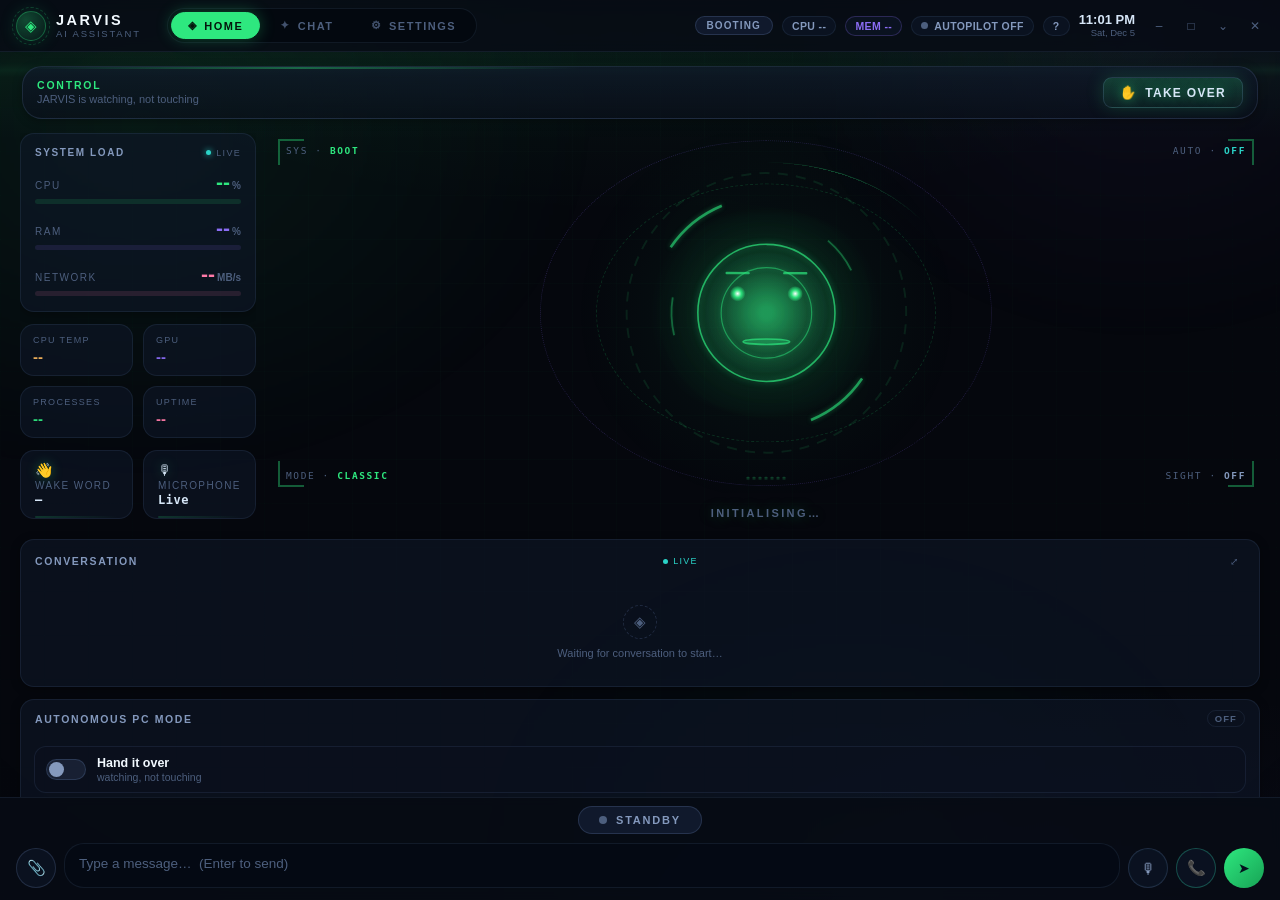
==== commit 75a77755: "Teach it to read your mail, and make every avatar move like the same creature "Check my mail" had no" ====
--- a/ui_web/index.html
+++ b/ui_web/index.html
@@ -29,9 +29,9 @@
     </div>
 
     <nav class="nav" id="mainNav" aria-label="Sections">
-      <button class="nav-btn active" data-view="home" title="Home">Home</button>
-      <button class="nav-btn" data-view="chat"  title="Conversation">Chat</button>
-      <button class="nav-btn" data-view="settings" title="Settings">Settings</button>
+      <button class="nav-btn active" data-view="home" title="Home — face, system and control"><span class="nav-ico">◈</span>Home</button>
+      <button class="nav-btn" data-view="chat"  title="Conversation"><span class="nav-ico">✦</span>Chat</button>
+      <button class="nav-btn" data-view="settings" title="Settings"><span class="nav-ico">⚙</span>Settings</button>
     </nav>
 
     <div class="title-right">
@@ -77,6 +77,70 @@
       </div>
 
       <div class="home-grid">
+
+        <!-- ── LEFT RAIL: the machine, at a glance ──────────────────────────
+             Every number here is real: it comes from the perf payload the
+             backend pushes every two seconds (cpu, mem, net, uptime, procs,
+             gpu, tmp). Nothing on this rail is a decoration pretending to be
+             telemetry — a rail that lies is worse than no rail. -->
+        <aside class="home-rail" id="homeRail">
+
+          <div class="rail-card">
+            <div class="rail-head">
+              <span class="rail-title">System load</span>
+              <span class="rail-live" id="railLive"><i></i>LIVE</span>
+            </div>
+
+            <div class="rail-metric" data-tone="pri">
+              <div class="rm-top"><span class="rm-k">CPU</span>
+                <span class="rm-v" id="railCpuV">--<em>%</em></span></div>
+              <i class="rm-bar"><b id="railCpuBar"></b></i>
+            </div>
+
+            <div class="rail-metric" data-tone="violet">
+              <div class="rm-top"><span class="rm-k">RAM</span>
+                <span class="rm-v" id="railRamV">--<em>%</em></span></div>
+              <i class="rm-bar"><b id="railRamBar"></b></i>
+            </div>
+
+            <div class="rail-metric" data-tone="pink">
+              <div class="rm-top"><span class="rm-k">Network</span>
+                <span class="rm-v" id="railNetV">--<em>MB/s</em></span></div>
+              <i class="rm-bar"><b id="railNetBar"></b></i>
+            </div>
+          </div>
+
+          <div class="rail-tiles">
+            <div class="rail-tile" data-tone="amber" title="CPU temperature, when the sensor exposes it">
+              <span class="rt-k">CPU temp</span><span class="rt-v" id="railTempV">--</span>
+            </div>
+            <div class="rail-tile" data-tone="violet" title="GPU utilisation, when a sensor exposes it">
+              <span class="rt-k">GPU</span><span class="rt-v" id="railGpuV">--</span>
+            </div>
+            <div class="rail-tile" data-tone="pri" title="Running processes">
+              <span class="rt-k">Processes</span><span class="rt-v" id="railProcsV">--</span>
+            </div>
+            <div class="rail-tile" data-tone="pink" title="How long JARVIS has been running">
+              <span class="rt-k">Uptime</span><span class="rt-v" id="railUptimeV">--</span>
+            </div>
+          </div>
+
+          <div class="status-grid">
+            <div class="status-tile" id="tileWake" title="Wake word state">
+              <span class="status-ico">👋</span><span class="status-name">Wake word</span><span class="status-val" id="valWake">—</span>
+            </div>
+            <div class="status-tile" id="tileMic" title="Microphone (F4 to toggle)">
+              <span class="status-ico">🎙</span><span class="status-name">Microphone</span><span class="status-val" id="valMic">Live</span>
+            </div>
+            <div class="status-tile" id="tileEyes" title="Screen awareness">
+              <span class="status-ico">👁</span><span class="status-name">Screen</span><span class="status-val" id="valEyes">Off</span>
+            </div>
+            <div class="status-tile" id="tileMem" title="Persistent memory">
+              <span class="status-ico">🧠</span><span class="status-name">Memory</span><span class="status-val" id="valMemory">—</span>
+            </div>
+          </div>
+
+        </aside>
 
         <div class="home-face-col">
           <div class="face-stage pywebview-drag-region" id="faceStage">
@@ -105,6 +169,24 @@
 
         <div class="home-side-col">
 
+          <!-- ── CONVERSATION: the real transcript, mirrored ────────────────
+               Not a second chat widget: the same messages the Chat view
+               renders are appended here as they arrive, so the home screen
+               answers "what did we just say" without a view switch. -->
+          <div class="card conv-card">
+            <div class="card-head">
+              <span class="card-title">Conversation</span>
+              <span class="conv-live" id="convLive" title="Messages arrive here as they are spoken or typed"><i></i>Live</span>
+              <button class="xbtn" id="convOpen" title="Open the full conversation">⤢</button>
+            </div>
+            <div class="card-body conv-body" id="homeConv">
+              <div class="conv-empty" id="convEmpty">
+                <div class="conv-empty-mark">◈</div>
+                <div class="conv-empty-sub">Waiting for conversation to start…</div>
+              </div>
+            </div>
+          </div>
+
           <!-- Autonomous PC mode — its own initiative, its own mood, and the
                one switch that hands the machine over. The activity line is the
                answer to "what is it doing right now?", which is the question
@@ -146,21 +228,6 @@
             </div>
           </div>
 
-          <div class="status-grid">
-            <div class="status-tile" id="tileWake" title="Wake word state">
-              <span class="status-ico">👋</span><span class="status-name">Wake word</span><span class="status-val" id="valWake">—</span>
-            </div>
-            <div class="status-tile" id="tileMic" title="Microphone (F4 to toggle)">
-              <span class="status-ico">🎙</span><span class="status-name">Microphone</span><span class="status-val" id="valMic">Live</span>
-            </div>
-            <div class="status-tile" id="tileEyes" title="Screen awareness">
-              <span class="status-ico">👁</span><span class="status-name">Screen</span><span class="status-val" id="valEyes">Off</span>
-            </div>
-            <div class="status-tile" id="tileMem" title="Persistent memory">
-              <span class="status-ico">🧠</span><span class="status-name">Memory</span><span class="status-val" id="valMemory">—</span>
-            </div>
-          </div>
-
           <div class="card train-card" id="trainCard">
             <div class="card-head">
               <span class="card-title">Self-training</span>
@@ -213,7 +280,7 @@
     </section>
 
     <!-- ─────────── CHAT ─────────── -->
-    <section class="view" id="view-chat">
+    <section class="view" id="view-chat" inert aria-hidden="true">
       <div class="chat-wrap">
         <div class="chat-scroll" id="chatScroll">
           <div class="chat-list" id="chatList">
@@ -229,7 +296,7 @@
     </section>
 
     <!-- ─────────── SETTINGS ─────────── -->
-    <section class="view" id="view-settings">
+    <section class="view" id="view-settings" inert aria-hidden="true">
       <aside class="settings-nav" id="settingsNav"></aside>
       <div class="settings-body" id="settingsBody">
         <div class="settings-placeholder">Select a category</div>
@@ -239,6 +306,17 @@
 
   <!-- ══════════════ INPUT DOCK ══════════════ -->
   <footer id="dock">
+    <!-- the state light, centred over the input like a control bar.
+         Mirrors #statePill exactly (both are painted by applyState) so the
+         two can never disagree about what JARVIS is doing. -->
+    <div class="dock-status-row">
+      <span class="dock-state" id="dockState" data-state="BOOTING" role="status"
+            title="What JARVIS is doing right now — LISTENING · THINKING · WORKING · SPEAKING">
+        <i class="ds-dot" aria-hidden="true"></i>
+        <span class="ds-text" id="dockStateText">STANDBY</span>
+      </span>
+    </div>
+
     <div class="input-row">
       <button class="dock-btn" id="btnAttach" title="Attach a file for JARVIS">📎</button>
       <div class="input-shell">
@@ -323,34 +401,40 @@
   <!-- ══════════════ COMMANDS POPOVER ══════════════ -->
   <div class="popover" id="cmdPopover" hidden></div>
 
-  <!-- ══════════════ FIRST-RUN TOUR ══════════════ -->
-  <div class="guide-veil" id="guideVeil" hidden>
-    <div class="guide-card" role="dialog" aria-modal="true" aria-labelledby="guideTitle">
-      <div class="guide-art" id="guideArt" aria-hidden="true">
-        <i class="ga-ring r1"></i><i class="ga-ring r2"></i>
-        <i class="ga-core"></i><i class="ga-spark"></i>
-      </div>
-      <div class="guide-main">
-        <div class="guide-step" id="guideStep">Step 1 of 6</div>
-        <h2 class="guide-title" id="guideTitle">Welcome</h2>
-        <p class="guide-text" id="guideText"></p>
-        <div class="guide-extra" id="guideExtra"></div>
-        <div class="guide-foot">
-          <button class="btn btn-ghost" id="guideSkip">Skip the tour</button>
-          <div class="guide-nav">
-            <button class="btn btn-ghost" id="guideBack" hidden>Back</button>
-            <button class="btn btn-primary" id="guideNext">Next</button>
-          </div>
-        </div>
-        <div class="guide-dots" id="guideDots" aria-hidden="true"></div>
-      </div>
-    </div>
-  </div>
-
   <div class="toasts" id="toasts" aria-live="polite"></div>
 </div>
 
+<!-- ══════════════ FIRST-RUN TOUR ══════════════
+     Deliberately a SIBLING of #app, not a child. `body.guiding #app` applies a
+     filter to push the app back while the tour is up, and a CSS filter blurs
+     the whole subtree it is set on — so an overlay inside #app was blurred
+     along with the app behind it, and the tour's own text became unreadable.
+     Outside that subtree the card stays crisp while the app still recedes. -->
+<div class="guide-veil" id="guideVeil" hidden>
+  <div class="guide-card" role="dialog" aria-modal="true" aria-labelledby="guideTitle">
+    <div class="guide-art" id="guideArt" aria-hidden="true">
+      <i class="ga-ring r1"></i><i class="ga-ring r2"></i>
+      <i class="ga-core"></i><i class="ga-spark"></i>
+    </div>
+    <div class="guide-main">
+      <div class="guide-step" id="guideStep">Step 1 of 6</div>
+      <h2 class="guide-title" id="guideTitle">Welcome</h2>
+      <p class="guide-text" id="guideText"></p>
+      <div class="guide-extra" id="guideExtra"></div>
+      <div class="guide-foot">
+        <button class="btn btn-ghost" id="guideSkip">Skip the tour</button>
+        <div class="guide-nav">
+          <button class="btn btn-ghost" id="guideBack" hidden>Back</button>
+          <button class="btn btn-primary" id="guideNext">Next</button>
+        </div>
+      </div>
+      <div class="guide-dots" id="guideDots" aria-hidden="true"></div>
+    </div>
+  </div>
+</div>
+
 <script src="js/markdown.js"></script>
+<script src="js/motion.js"></script>
 <script src="js/avatar.js"></script>
 <script src="js/mock.js"></script>
 <script src="js/app.js"></script>
--- a/ui_web/css/style.css
+++ b/ui_web/css/style.css
@@ -1,7 +1,13 @@
 /* ═══════════════════════════════════════════════════════════════════════
    JARVIS — design system
-   Dark · futuristic · clean · rounded · minimal.  Blue/cyan identity.
+   Near-black · futuristic · clean · rounded · minimal.  Green identity.
    Tokens first; every component is built from them.
+
+   TINTS COME FROM --pri-rgb, NEVER FROM A LITERAL. Every translucent tint of
+   the identity colour is written `rgba(var(--pri-rgb), …)` so that changing
+   the accent in Settings actually repaints the whole interface. Literal
+   `rgba(var(--pri-rgb),…)` values were the reason the colour picker used to change
+   the buttons and leave a hundred blue borders, glows and hairlines behind.
    ═══════════════════════════════════════════════════════════════════════ */
 
 :root {
@@ -15,12 +21,16 @@
   --border-2:  rgba(148, 184, 255, 0.16);
 
   /* identity */
-  --pri:       #38bdf8;
-  --pri-dim:   #1a7fb0;
-  --pri-ghost: rgba(56, 189, 248, 0.10);
-  --acc:       #8b6df5;
-  --green:     #31d9ae;
-  --green-dim: #1a7f66;
+  --pri:       #2ee87f;          /* the green the whole interface is built on */
+  --pri-rgb:   46, 232, 127;     /* …as channels, for every translucent tint   */
+  --pri-dim:   #17a355;
+  --pri-ghost: rgba(var(--pri-rgb), 0.10);
+  --acc:       #8b6df5;          /* THINKING keeps its own colour, so state is
+                                    never carried by green alone            */
+  --green:     #2bd4c8;          /* semantic OK/live — deliberately teal, not
+                                    the identity green, so "working" and
+                                    "listening" never read as the same thing */
+  --green-dim: #17786f;
   --red:       #ff5c7a;
   --amber:     #f5b45c;
 
@@ -37,11 +47,24 @@
   --r-full: 999px;
   --shadow-1: 0 2px 10px rgba(0, 0, 0, 0.35);
   --shadow-2: 0 12px 34px rgba(0, 0, 0, 0.45);
-  --glow-pri: 0 0 18px rgba(56, 189, 248, 0.18);
+  --glow-pri: 0 0 18px rgba(var(--pri-rgb), 0.18);
 
   --font: "Segoe UI", "SF Pro Text", Ubuntu, Roboto, Arial, sans-serif;
   --mono: "Cascadia Mono", Consolas, monospace;
   --dur: 0.22s;
+
+  /* One transition list for interactive chrome.
+
+     These controls used `transition: all`. That is not merely wasteful: it
+     animates EVERY property that happens to change, including width, padding,
+     margins and offsets. A transition on a layout-affecting property makes the
+     browser run layout on every frame of the animation, on the main thread,
+     instead of compositing transform and opacity on the GPU — which is exactly
+     how a hover on a button makes the whole window feel soft on a weak machine.
+     Naming the properties keeps the feel and drops the layout work. */
+  --t-ui: color var(--dur), background-color var(--dur), border-color var(--dur),
+          box-shadow var(--dur), transform var(--dur), opacity var(--dur),
+          filter var(--dur);
 }
 
 /* ── base ─────────────────────────────────────────────────────────────── */
@@ -58,8 +81,8 @@
   font-size: 13.5px;
   color: var(--text);
   background:
-    radial-gradient(1100px 520px at 50% -12%, rgba(56, 130, 248, 0.09), transparent 62%),
-    radial-gradient(900px 500px at 88% 108%, rgba(139, 109, 245, 0.055), transparent 58%),
+    radial-gradient(1100px 520px at 50% -12%, rgba(var(--pri-rgb), 0.085), transparent 62%),
+    radial-gradient(900px 500px at 88% 108%, rgba(139, 109, 245, 0.05), transparent 58%),
     var(--bg);
   user-select: none;
 }
@@ -93,8 +116,8 @@
   width: 30px; height: 30px; border-radius: var(--r-full);
   display: grid; place-items: center; font-size: 15px;
   color: var(--pri);
-  background: radial-gradient(circle at 32% 30%, rgba(56,189,248,0.28), rgba(56,189,248,0.05));
-  border: 1px solid rgba(56, 189, 248, 0.32);
+  background: radial-gradient(circle at 32% 30%, rgba(var(--pri-rgb),0.28), rgba(var(--pri-rgb),0.05));
+  border: 1px solid rgba(var(--pri-rgb), 0.32);
   box-shadow: var(--glow-pri);
 }
 .brand-mark.big { width: 46px; height: 46px; font-size: 23px; margin: 0 auto 10px; }
@@ -113,23 +136,36 @@
 .state-pill[data-state="LISTENING"] { color: var(--green);  border-color: rgba(49,217,174,.35); background: rgba(49,217,174,.08); }
 .state-pill[data-state="THINKING"]  { color: var(--acc);    border-color: rgba(139,109,245,.35); background: rgba(139,109,245,.08); }
 .state-pill[data-state="EXECUTING"] { color: var(--amber);  border-color: rgba(245,180,92,.35);  background: rgba(245,180,92,.08); }
-.state-pill[data-state="SPEAKING"]  { color: var(--pri);    border-color: rgba(56,189,248,.4);   background: var(--pri-ghost); }
+.state-pill[data-state="SPEAKING"]  { color: var(--pri);    border-color: rgba(var(--pri-rgb),.4);   background: var(--pri-ghost); }
 .state-pill[data-state="SLEEPING"]  { color: var(--text-dim); }
 .state-pill[data-state="MUTED"]     { color: var(--red);    border-color: rgba(255,92,122,.35);  background: rgba(255,92,122,.07); }
 .state-pill[data-state="ERROR"]     { color: var(--red);    border-color: rgba(255,92,122,.45);  background: rgba(255,92,122,.1); }
 
-.nav { display: flex; gap: 4px; margin-left: 12px; flex: 0 0 auto; }
+/* ── section tabs ─────────────────────────────────────────────────────────
+   A recessed pill holding the tabs, with the live one filled in the identity
+   colour and dark text on it — the active section reads as a lit key rather
+   than as another word. */
+.nav {
+  display: flex; gap: 3px; margin-left: 12px; flex: 0 0 auto;
+  padding: 3px; border-radius: var(--r-full);
+  background: rgba(3, 6, 11, 0.55); border: 1px solid var(--border);
+}
 .nav-btn {
-  padding: 6px 15px; border-radius: var(--r-full);
-  font-size: 12.5px; color: var(--text-med);
+  display: inline-flex; align-items: center; gap: 7px;
+  padding: 6px 16px; border-radius: var(--r-full);
+  font-size: 11px; font-weight: 600; letter-spacing: 1.5px; text-transform: uppercase;
+  color: var(--text-dim);
   border: 1px solid transparent;
-  transition: all var(--dur);
-}
+  transition: color var(--dur), background var(--dur), border-color var(--dur), box-shadow var(--dur);
+}
+.nav-ico { font-size: 11px; opacity: .85; }
 .nav-btn:hover { color: var(--white); background: var(--panel); }
 .nav-btn.active {
-  color: var(--pri); background: var(--pri-ghost);
-  border-color: rgba(56, 189, 248, 0.3);
-}
+  color: #04150c; background: var(--pri);
+  border-color: var(--pri);
+  box-shadow: 0 0 16px rgba(var(--pri-rgb), 0.3);
+}
+.nav-btn.active .nav-ico { opacity: 1; }
 
 .title-right { margin-left: auto; display: flex; align-items: center; gap: 9px; }
 
@@ -154,7 +190,7 @@
   width: 30px; height: 28px; border-radius: var(--r-sm);
   color: var(--text-dim); font-size: 12px;
   display: grid; place-items: center;
-  transition: all var(--dur);
+  transition: var(--t-ui);
 }
 .wbtn:hover { color: var(--white); background: var(--panel-2); }
 .wbtn-close:hover { color: #fff; background: #c2334f; }
@@ -165,11 +201,21 @@
 .view {
   position: absolute; inset: 0;
   opacity: 0; pointer-events: none;
+  /* `visibility: hidden` is doing real work here, not decoration. Hidden with
+     opacity alone, the inactive views stayed in the tab order and in the
+     accessibility tree: Tab from Home landed on invisible Settings buttons, and
+     a screen reader announced all three views at once. Visibility removes a
+     subtree from both while KEEPING its layout box, so anything that measures a
+     view's geometry still gets a real answer. */
+  visibility: hidden;
   transform: translateY(6px);
-  transition: opacity var(--dur) ease, transform var(--dur) ease;
+  transition: opacity var(--dur) ease, transform var(--dur) ease, visibility 0s linear;
   overflow: hidden;
 }
-.view.active { opacity: 1; pointer-events: auto; transform: none; }
+.view.active {
+  opacity: 1; pointer-events: auto; transform: none;
+  visibility: visible;
+}
 
 /* ── autonomy rail ────────────────────────────────────────────────────── */
 /* One row, six switches, always visible: the state of JARVIS's hands on this
@@ -188,7 +234,7 @@
   flex: 0 0 auto;
 }
 .auto-rail.mode-auto {
-  border-color: rgba(56,189,248,.34);
+  border-color: rgba(var(--pri-rgb),.34);
   box-shadow: var(--glow-pri);
 }
 /* The lead wraps inside its own column instead of running under the switches: at
@@ -211,13 +257,13 @@
   color: var(--text-med);
   font-size: 10.5px; font-weight: 700; letter-spacing: 1.1px;
   text-transform: uppercase; white-space: nowrap;
-  transition: all var(--dur);
+  transition: var(--t-ui);
 }
 .auto-sw:hover { border-color: var(--border-2); color: var(--text); }
 .auto-sw .sw-dot {
   width: 8px; height: 8px; border-radius: 50%; flex: 0 0 auto;
   background: var(--text-dim); box-shadow: none;
-  transition: all var(--dur);
+  transition: var(--t-ui);
 }
 .auto-sw .sw-state { font-size: 9.5px; color: var(--text-dim); }
 .auto-sw[data-on="1"] {
@@ -227,21 +273,21 @@
 .auto-sw[data-on="1"] .sw-dot { background: var(--green); box-shadow: 0 0 9px rgba(49,217,174,.7); }
 .auto-sw[data-on="1"] .sw-state { color: var(--green); }
 .auto-sw.sw-hot[data-on="1"] {
-  border-color: rgba(56,189,248,.5); background: var(--pri-ghost);
-}
-.auto-sw.sw-hot[data-on="1"] .sw-dot { background: var(--pri); box-shadow: 0 0 12px rgba(56,189,248,.85); }
+  border-color: rgba(var(--pri-rgb),.5); background: var(--pri-ghost);
+}
+.auto-sw.sw-hot[data-on="1"] .sw-dot { background: var(--pri); box-shadow: 0 0 12px rgba(var(--pri-rgb),.85); }
 .auto-sw.sw-hot[data-on="1"] .sw-state { color: var(--pri); }
 .auto-sw .sw-ico { font-size: 12px; }
 
 .btn-handover {
   display: flex; align-items: center; gap: 8px;
   padding: 9px 16px; border-radius: var(--r-full);
-  border: 1px solid rgba(56,189,248,.4);
+  border: 1px solid rgba(var(--pri-rgb),.4);
   background: var(--pri-ghost); color: var(--pri);
   font-size: 11px; font-weight: 750; letter-spacing: 1.3px;
-  transition: all var(--dur);
-}
-.btn-handover:hover { background: rgba(56,189,248,.18); box-shadow: var(--glow-pri); }
+  transition: var(--t-ui);
+}
+.btn-handover:hover { background: rgba(var(--pri-rgb),.18); box-shadow: var(--glow-pri); }
 .btn-handover[data-on="1"] {
   border-color: rgba(255,92,122,.45); background: rgba(255,92,122,.1); color: var(--red);
 }
@@ -252,20 +298,23 @@
 .chip-mode { display: flex; align-items: center; gap: 6px; cursor: pointer; }
 .chip-mode .mode-dot {
   width: 7px; height: 7px; border-radius: 50%; background: var(--text-dim);
-  transition: all var(--dur);
+  transition: var(--t-ui);
 }
 .chip-mode[data-on="1"] {
-  color: var(--pri); border-color: rgba(56,189,248,.45);
+  color: var(--pri); border-color: rgba(var(--pri-rgb),.45);
   background: var(--pri-ghost); animation: autobreathe 2.6s ease-in-out infinite;
 }
-.chip-mode[data-on="1"] .mode-dot { background: var(--pri); box-shadow: 0 0 9px rgba(56,189,248,.8); }
+.chip-mode[data-on="1"] .mode-dot { background: var(--pri); box-shadow: 0 0 9px rgba(var(--pri-rgb),.8); }
 @keyframes autobreathe { 0%,100% { opacity: 1; } 50% { opacity: 0.62; } }
 
 /* ── home ─────────────────────────────────────────────────────────────── */
+/* Three columns: what the machine is doing (left), the face and the controls
+   (centre), and the conversation plus the work feed (right). The order is the
+   order you read them in — state, then JARVIS, then what was said. */
 .home-grid {
   display: grid; flex: 1 1 auto; min-height: 0;
-  grid-template-columns: 1fr minmax(280px, 360px);
-  gap: 18px; padding: 14px 22px 18px;
+  grid-template-columns: 252px minmax(0, 1fr) minmax(302px, 372px);
+  gap: 16px; padding: 14px 20px 18px;
 }
 
 .home-face-col {
@@ -285,7 +334,7 @@
    feedback loop entirely: the canvas can no longer depend on itself. */
 #face {
   position: absolute; inset: 0; width: 100%; height: 100%;
-  filter: drop-shadow(0 0 18px rgba(56, 189, 248, 0.10));
+  filter: drop-shadow(0 0 18px rgba(var(--pri-rgb), 0.10));
 }
 
 .face-caption {
@@ -314,6 +363,111 @@
 
 .home-side-col { display: flex; flex-direction: column; gap: 12px; min-height: 0; overflow-y: auto; }
 
+/* ── left rail: the machine, at a glance ──────────────────────────────────
+   Every value on this rail is a real reading from the perf payload
+   (cpu · mem · net · tmp · gpu · procs · uptime) — see paintRail(). Nothing
+   here is a placeholder, because a telemetry rail that lies is worse than
+   having no rail at all. Each row carries its own colour so a reading is
+   identifiable without a legend. */
+.home-rail {
+  display: flex; flex-direction: column; gap: 12px;
+  min-height: 0; overflow-y: auto;
+}
+
+.rail-card {
+  background: var(--panel); border: 1px solid var(--border);
+  border-radius: var(--r-md); box-shadow: var(--shadow-1);
+  padding: 13px 14px 15px;
+}
+.rail-head { display: flex; align-items: center; justify-content: space-between; margin-bottom: 13px; }
+.rail-title {
+  font-size: 10px; font-weight: 650; letter-spacing: 1.6px;
+  text-transform: uppercase; color: var(--text-med);
+}
+.rail-live { display: inline-flex; align-items: center; gap: 5px; font-size: 9px; letter-spacing: 1.3px; color: var(--text-dim); }
+.rail-live i {
+  width: 5px; height: 5px; border-radius: 50%;
+  background: var(--green); box-shadow: 0 0 6px var(--green);
+  animation: railPulse 2.4s ease-in-out infinite;
+}
+@keyframes railPulse { 0%, 100% { opacity: 1; } 50% { opacity: .28; } }
+
+.rail-metric { --tone: var(--pri-rgb); }
+.rail-metric[data-tone="violet"] { --tone: 139, 109, 245; }
+.rail-metric[data-tone="pink"]   { --tone: 255, 122, 168; }
+.rail-metric + .rail-metric { margin-top: 13px; }
+.rm-top { display: flex; align-items: baseline; justify-content: space-between; }
+.rm-k { font-size: 10px; letter-spacing: 1.5px; text-transform: uppercase; color: var(--text-dim); }
+.rm-v {
+  font-size: 21px; font-weight: 650; line-height: 1;
+  color: rgba(var(--tone), 1); font-variant-numeric: tabular-nums;
+}
+.rm-v em { font-size: 10px; font-style: normal; font-weight: 600; color: var(--text-dim); margin-left: 2px; }
+.rm-bar {
+  display: block; height: 5px; border-radius: var(--r-full); margin-top: 7px;
+  background: rgba(var(--tone), 0.12); overflow: hidden;
+}
+.rm-bar b {
+  display: block; height: 100%; width: 0%; border-radius: var(--r-full);
+  background: rgba(var(--tone), 0.85);
+  transition: width .5s var(--out);
+}
+
+.rail-tiles { display: grid; grid-template-columns: 1fr 1fr; gap: 10px; }
+.rail-tile {
+  --tone: var(--pri-rgb);
+  display: flex; flex-direction: column; gap: 3px;
+  padding: 10px 12px; border-radius: var(--r-md);
+  background: var(--panel); border: 1px solid var(--border);
+  transition: border-color var(--dur);
+}
+.rail-tile[data-tone="violet"] { --tone: 139, 109, 245; }
+.rail-tile[data-tone="amber"]  { --tone: 245, 180, 92; }
+.rail-tile[data-tone="pink"]   { --tone: 255, 122, 168; }
+.rail-tile:hover { border-color: rgba(var(--tone), 0.3); }
+.rt-k { font-size: 9px; letter-spacing: 1.3px; text-transform: uppercase; color: var(--text-dim); }
+.rt-v {
+  font-size: 15px; font-weight: 650; color: rgba(var(--tone), .95);
+  font-variant-numeric: tabular-nums;
+}
+
+/* ── conversation panel ─────────────────────────────────────────────────── */
+.conv-card { flex: 0 0 auto; }
+.conv-live {
+  display: inline-flex; align-items: center; gap: 5px;
+  font-size: 9px; letter-spacing: 1.3px; text-transform: uppercase; color: var(--green);
+}
+.conv-live i {
+  width: 5px; height: 5px; border-radius: 50%; background: var(--green);
+  animation: railPulse 2.4s ease-in-out infinite;
+}
+.conv-body {
+  display: flex; flex-direction: column; gap: 9px;
+  max-height: 234px; min-height: 106px; overflow-y: auto;
+  padding: 11px 13px 13px;
+}
+.conv-empty {
+  flex: 1; min-height: 82px; display: flex; flex-direction: column;
+  align-items: center; justify-content: center; gap: 8px; text-align: center;
+}
+.conv-empty-mark {
+  width: 34px; height: 34px; border-radius: var(--r-full);
+  display: grid; place-items: center; font-size: 15px; color: var(--text-dim);
+  border: 1px dashed var(--border-2);
+}
+.conv-empty-sub { font-size: 11px; color: var(--text-dim); }
+
+.conv-msg { display: flex; gap: 9px; align-items: flex-start; }
+.conv-who {
+  flex: 0 0 auto; min-width: 32px; padding-top: 2px;
+  font-size: 9px; letter-spacing: 1px; text-transform: uppercase; color: var(--text-dim);
+}
+.conv-text { flex: 1 1 auto; font-size: 12px; line-height: 1.55; color: var(--text); overflow-wrap: anywhere; }
+.conv-msg[data-role="user"] .conv-who { color: rgba(var(--pri-rgb), .9); }
+.conv-msg[data-role="sys"] .conv-text,
+.conv-msg[data-role="err"] .conv-text { font-size: 11px; color: var(--text-med); }
+.conv-msg[data-role="err"] .conv-text { color: var(--red); }
+
 .status-grid {
   display: grid; grid-template-columns: 1fr 1fr; gap: 10px;
 }
@@ -347,7 +501,7 @@
 .xbtn {
   width: 22px; height: 22px; border-radius: var(--r-sm);
   color: var(--text-dim); font-size: 10px; display: grid; place-items: center;
-  transition: all var(--dur);
+  transition: var(--t-ui);
 }
 .xbtn:hover { color: var(--white); background: var(--panel-2); }
 
@@ -413,7 +567,7 @@
 .chat-list { max-width: 860px; margin: 0 auto; display: flex; flex-direction: column; gap: 10px; }
 
 .chat-empty { text-align: center; padding-top: 12vh; color: var(--text-dim); }
-.chat-empty-mark { font-size: 40px; color: rgba(56,189,248,.5); margin-bottom: 12px; }
+.chat-empty-mark { font-size: 40px; color: rgba(var(--pri-rgb),.5); margin-bottom: 12px; }
 .chat-empty-title { font-size: 20px; font-weight: 650; color: var(--text-med); margin-bottom: 6px; }
 .chat-empty-sub { font-size: 12.5px; }
 
@@ -429,8 +583,8 @@
   user-select: text; overflow-wrap: break-word; min-width: 0;
 }
 .msg-user .bubble {
-  background: linear-gradient(135deg, rgba(56,189,248,0.20), rgba(56,130,248,0.12));
-  border: 1px solid rgba(56, 189, 248, 0.3);
+  background: linear-gradient(135deg, rgba(var(--pri-rgb),0.20), rgba(var(--pri-rgb),0.12));
+  border: 1px solid rgba(var(--pri-rgb), 0.3);
   color: var(--white);
   border-bottom-right-radius: var(--r-sm);
 }
@@ -474,7 +628,7 @@
 .bubble a { color: var(--pri); text-decoration: none; border-bottom: 1px dotted var(--pri-dim); }
 .bubble code {
   font-family: var(--mono); font-size: 12px;
-  background: rgba(56, 189, 248, 0.09); color: #9fd9f7;
+  background: rgba(var(--pri-rgb), 0.09); color: #9fd9f7;
   padding: 1px 5px; border-radius: 5px;
 }
 .bubble pre {
@@ -503,7 +657,7 @@
   background: var(--panel-2); border: 1px solid var(--border-2);
   color: var(--pri); font-size: 14px;
   box-shadow: var(--shadow-1);
-  transition: all var(--dur);
+  transition: var(--t-ui);
 }
 .scroll-latest:hover { border-color: var(--pri-dim); }
 
@@ -520,12 +674,12 @@
   display: flex; align-items: center; gap: 9px;
   padding: 8px 12px; border-radius: var(--r-sm);
   color: var(--text-med); font-size: 12.5px; text-align: left;
-  transition: all var(--dur); border: 1px solid transparent;
+  transition: var(--t-ui); border: 1px solid transparent;
 }
 .settings-nav button:hover { color: var(--white); background: var(--panel); }
 .settings-nav button.active {
   color: var(--pri); background: var(--pri-ghost);
-  border-color: rgba(56, 189, 248, 0.25);
+  border-color: rgba(var(--pri-rgb), 0.25);
 }
 .settings-nav .nav-ico { width: 16px; text-align: center; font-size: 12px; }
 
@@ -553,12 +707,12 @@
 .toggle {
   flex: 0 0 auto; width: 40px; height: 22px; border-radius: var(--r-full);
   background: rgba(148,184,255,.10); border: 1px solid var(--border-2);
-  position: relative; transition: all var(--dur);
+  position: relative; transition: var(--t-ui);
 }
 .toggle::after {
   content: ""; position: absolute; top: 2px; left: 2px;
   width: 16px; height: 16px; border-radius: 50%;
-  background: var(--text-med); transition: all var(--dur);
+  background: var(--text-med); transition: var(--t-ui);
 }
 .toggle.on { background: rgba(49,217,174,.22); border-color: var(--green-dim); }
 .toggle.on::after { left: 20px; background: var(--green); }
@@ -570,10 +724,10 @@
   font-size: 10.5px; font-weight: 650; letter-spacing: 0.6px;
   color: var(--text-med); background: var(--panel);
   border: 1px solid var(--border);
-  transition: all var(--dur);
+  transition: var(--t-ui);
 }
 .pill:hover { color: var(--white); border-color: var(--border-2); }
-.pill.sel { color: var(--pri); background: var(--pri-ghost); border-color: rgba(56,189,248,.35); }
+.pill.sel { color: var(--pri); background: var(--pri-ghost); border-color: rgba(var(--pri-rgb),.35); }
 
 /* buttons */
 .btn {
@@ -581,11 +735,11 @@
   font-size: 12px; font-weight: 600;
   border: 1px solid var(--border-2); color: var(--text);
   background: var(--panel);
-  transition: all var(--dur);
+  transition: var(--t-ui);
 }
 .btn:hover { border-color: var(--pri-dim); color: var(--pri); }
 .btn-primary {
-  background: linear-gradient(135deg, #38bdf8, #2f8fe0);
+  background: linear-gradient(135deg, var(--pri), var(--pri-dim));
   color: #04121e; border: none;
 }
 .btn-primary:hover { filter: brightness(1.1); color: #04121e; }
@@ -648,7 +802,7 @@
 .note {
   font-size: 11.5px; color: var(--text-dim); line-height: 1.5;
   padding: 9px 14px; border-radius: var(--r-sm);
-  background: rgba(56, 189, 248, 0.05); border: 1px solid rgba(56, 189, 248, 0.13);
+  background: rgba(var(--pri-rgb), 0.05); border: 1px solid rgba(var(--pri-rgb), 0.13);
 }
 
 .mono-val { font-family: var(--mono); font-size: 11.5px; color: var(--text-med); }
@@ -675,6 +829,18 @@
 .plugin-desc { font-size: 11px; color: var(--text-dim); flex: 1; }
 .plugin-err { font-size: 11px; color: var(--red); }
 
+/* mail: one line that says whether the account is actually usable, coloured by
+   the answer rather than decorated — the same posture as the microphone verdict */
+.mail-status {
+  padding: 10px 13px; border-radius: var(--r-sm); font-size: 12px;
+  background: rgba(49, 217, 174, 0.06); border: 1px solid rgba(49, 217, 174, 0.3);
+  color: var(--text-med); line-height: 1.5; user-select: text;
+  transition: border-color .4s var(--out), background .4s var(--out);
+}
+.mail-status.warn {
+  background: rgba(245, 180, 92, 0.06); border-color: rgba(245, 180, 92, 0.32);
+}
+
 /* perf tiles */
 .perf-grid { display: grid; grid-template-columns: repeat(auto-fill, minmax(130px, 1fr)); gap: 10px; }
 .perf-tile {
@@ -693,12 +859,42 @@
   backdrop-filter: blur(6px);
 }
 
+/* The state light, centred above the input: the one element that answers
+   "what is it doing?" without the user looking anywhere else. It mirrors
+   #statePill — both are painted by applyState, so they cannot disagree. */
+.dock-status-row { display: flex; justify-content: center; margin-bottom: 9px; }
+.dock-state {
+  display: inline-flex; align-items: center; gap: 9px;
+  padding: 7px 20px; border-radius: var(--r-full);
+  background: var(--panel-2); border: 1px solid var(--border-2);
+  font-size: 11px; font-weight: 650; letter-spacing: 1.8px;
+  color: var(--text-med);
+  transition: color var(--dur), border-color var(--dur), background var(--dur), box-shadow var(--dur);
+}
+.ds-dot {
+  width: 8px; height: 8px; border-radius: 50%; background: var(--text-dim);
+  transition: background var(--dur), box-shadow var(--dur);
+}
+.dock-state[data-state="LISTENING"] { color: var(--green); border-color: rgba(43, 212, 200, .35); background: rgba(43, 212, 200, .07); }
+.dock-state[data-state="LISTENING"] .ds-dot { background: var(--green); box-shadow: 0 0 8px var(--green); animation: railPulse 1.2s ease-in-out infinite; }
+.dock-state[data-state="THINKING"]  { color: var(--acc); border-color: rgba(139, 109, 245, .35); background: rgba(139, 109, 245, .07); }
+.dock-state[data-state="THINKING"] .ds-dot { background: var(--acc); box-shadow: 0 0 8px var(--acc); animation: railPulse .9s ease-in-out infinite; }
+.dock-state[data-state="EXECUTING"] { color: var(--amber); border-color: rgba(245, 180, 92, .35); background: rgba(245, 180, 92, .07); }
+.dock-state[data-state="EXECUTING"] .ds-dot { background: var(--amber); box-shadow: 0 0 8px var(--amber); animation: railPulse .7s ease-in-out infinite; }
+.dock-state[data-state="SPEAKING"]  { color: var(--pri); border-color: rgba(var(--pri-rgb), .4); background: var(--pri-ghost); box-shadow: var(--glow-pri); }
+.dock-state[data-state="SPEAKING"] .ds-dot { background: var(--pri); box-shadow: 0 0 9px var(--pri); animation: railPulse .8s ease-in-out infinite; }
+.dock-state[data-state="MUTED"]     { color: var(--amber); }
+.dock-state[data-state="MUTED"] .ds-dot { background: var(--amber); }
+.dock-state[data-state="SLEEPING"]  { color: var(--text-dim); }
+.dock-state[data-state="ERROR"]     { color: var(--red); border-color: rgba(255, 92, 122, .45); background: rgba(255, 92, 122, .08); }
+.dock-state[data-state="ERROR"] .ds-dot { background: var(--red); box-shadow: 0 0 8px var(--red); animation: railPulse .6s ease-in-out infinite; }
+
 .quick-row { display: none; } /* quick-launch pills removed */
 .quick-btn {
   padding: 4px 12px; border-radius: var(--r-full);
   font-size: 11px; color: var(--text-med);
   background: var(--panel); border: 1px solid var(--border);
-  transition: all var(--dur); white-space: nowrap;
+  transition: var(--t-ui); white-space: nowrap;
 }
 .quick-btn:hover { color: var(--white); border-color: var(--pri-dim); background: var(--panel-2); }
 
@@ -711,7 +907,7 @@
 }
 .input-shell:focus-within {
   border-color: var(--pri-dim);
-  box-shadow: 0 0 0 3px rgba(56, 189, 248, 0.09);
+  box-shadow: 0 0 0 3px rgba(var(--pri-rgb), 0.09);
 }
 #input {
   width: 100%; resize: none; border: none; outline: none;
@@ -728,7 +924,7 @@
   position: absolute; right: 8px; top: 50%; transform: translateY(-50%);
   display: inline-flex; align-items: center; gap: 6px;
   font-size: 10.5px; color: var(--pri);
-  background: var(--pri-ghost); border: 1px solid rgba(56,189,248,.3);
+  background: var(--pri-ghost); border: 1px solid rgba(var(--pri-rgb),.3);
   border-radius: var(--r-full); padding: 3px 9px;
   max-width: 200px; white-space: nowrap; overflow: hidden;
 }
@@ -739,7 +935,7 @@
   display: grid; place-items: center; font-size: 15px;
   background: var(--panel); border: 1px solid var(--border-2);
   color: var(--text-med);
-  transition: all var(--dur);
+  transition: var(--t-ui);
 }
 .dock-btn:hover { color: var(--pri); border-color: var(--pri-dim); background: var(--pri-ghost); }
 
@@ -751,7 +947,7 @@
 .dock-stop:hover { color: var(--red); border-color: var(--red); background: rgba(255,92,122,.09); }
 
 .dock-send {
-  background: linear-gradient(135deg, #38bdf8, #2f8fe0);
+  background: linear-gradient(135deg, var(--pri), var(--pri-dim));
   color: #04121e; border: none; font-size: 14px;
 }
 .dock-send:hover { filter: brightness(1.12); color: #04121e; }
@@ -824,7 +1020,7 @@
   flex: 1; padding: 8px; border-radius: var(--r-sm);
   font-size: 12px; font-weight: 600; color: var(--text-med);
   background: rgba(5,10,20,.6); border: 1px solid var(--border);
-  transition: all var(--dur);
+  transition: var(--t-ui);
 }
 .os-btn:hover { color: var(--white); }
 .os-btn.sel { color: var(--pri); border-color: var(--pri-dim); background: var(--pri-ghost); }
@@ -871,7 +1067,7 @@
 }
 .toast.t-ok   { border-color: rgba(49,217,174,.4); }
 .toast.t-err  { border-color: rgba(255,92,122,.4); }
-.toast.leaving { opacity: 0; transform: translateX(12px); transition: all .3s; }
+.toast.leaving { opacity: 0; transform: translateX(12px); transition: var(--t-ui); }
 @keyframes toastin { from { opacity: 0; transform: translateX(12px); } }
 
 /* ── scrollbars ───────────────────────────────────────────────────────── */
@@ -905,6 +1101,9 @@
   .home-grid > * { flex: 0 0 auto; }
   .face-stage { min-height: 34vh; }
   .home-face-col { flex: 0 0 auto; }
+  /* the rail stacks too, and must stop scrolling inside itself: with the whole
+     view scrolling, a nested scroll on the rail traps the telemetry tiles */
+  .home-rail { flex: 0 0 auto; overflow: visible; }
   .home-side-col { display: flex; flex: 0 0 auto; overflow: visible; }
   #view-settings { grid-template-columns: 56px 1fr; }
   .settings-nav button span:not(.nav-ico) { display: none; }
@@ -928,8 +1127,10 @@
   .auto-sw .sw-name { display: none; }
 }
 
+/* compact keeps the two panels that answer a question at a glance — what the
+   machine is doing and what JARVIS is — and drops the scrolling work feed */
 body.compact .home-side-col { display: none; }
-body.compact .home-grid { grid-template-columns: 1fr; }
+body.compact .home-grid { grid-template-columns: 240px minmax(0, 1fr); }
 
 /* ── reduced motion ───────────────────────────────────────────────────── */
 @media (prefers-reduced-motion: reduce) {
@@ -944,7 +1145,7 @@
   transition: background var(--dur), box-shadow var(--dur);
 }
 .upd-dot.checking    { background: var(--amber); animation: updpulse 1.1s ease-in-out infinite; }
-.upd-dot.update      { background: var(--pri); box-shadow: 0 0 10px rgba(56,189,248,.55); animation: updpulse 1.6s ease-in-out infinite; }
+.upd-dot.update      { background: var(--pri); box-shadow: 0 0 10px rgba(var(--pri-rgb),.55); animation: updpulse 1.6s ease-in-out infinite; }
 .upd-dot.downloading { background: var(--amber); animation: updpulse 1s ease-in-out infinite; }
 .upd-dot.ready       { background: var(--green); box-shadow: 0 0 12px rgba(49,217,174,.55); animation: updpulse 1.4s ease-in-out infinite; }
 .upd-dot.err         { background: var(--red); }
@@ -963,7 +1164,7 @@
   display: block; height: 100%; width: 0%;
   border-radius: var(--r-full); position: relative;
   background: linear-gradient(90deg, var(--pri-dim), var(--pri));
-  box-shadow: 0 0 10px rgba(56,189,248,.45);
+  box-shadow: 0 0 10px rgba(var(--pri-rgb),.45);
   transition: width .45s cubic-bezier(.22, 1, .36, 1);
 }
 .upd-bar i::after {   /* shimmer riding the fill while downloading */
@@ -1001,7 +1202,7 @@
 .fx-aurora {
   position: absolute; inset: -20%;
   background:
-    radial-gradient(38% 42% at 22% 24%, rgba(56, 189, 248, 0.075), transparent 68%),
+    radial-gradient(38% 42% at 22% 24%, rgba(var(--pri-rgb), 0.075), transparent 68%),
     radial-gradient(30% 36% at 78% 18%, rgba(139, 109, 245, 0.055), transparent 66%),
     radial-gradient(34% 40% at 62% 82%, rgba(49, 217, 174, 0.035), transparent 64%);
   filter: blur(2px);
@@ -1016,8 +1217,8 @@
 .fx-grid {
   position: absolute; inset: 0;
   background:
-    repeating-linear-gradient(0deg,  rgba(56,189,248,.028) 0 1px, transparent 1px 44px),
-    repeating-linear-gradient(90deg, rgba(56,189,248,.028) 0 1px, transparent 1px 44px);
+    repeating-linear-gradient(0deg,  rgba(var(--pri-rgb),.028) 0 1px, transparent 1px 44px),
+    repeating-linear-gradient(90deg, rgba(var(--pri-rgb),.028) 0 1px, transparent 1px 44px);
   mask-image: radial-gradient(120% 95% at 50% 40%, rgba(0,0,0,.8), transparent 78%);
   -webkit-mask-image: radial-gradient(120% 95% at 50% 40%, rgba(0,0,0,.8), transparent 78%);
 }
@@ -1025,8 +1226,8 @@
 .fx-scan {
   position: absolute; left: 0; right: 0; height: 140px;
   background: linear-gradient(180deg, transparent,
-    rgba(56,189,248,.045) 45%, rgba(56,189,248,.09) 50%,
-    rgba(56,189,248,.045) 55%, transparent);
+    rgba(var(--pri-rgb),.045) 45%, rgba(var(--pri-rgb),.09) 50%,
+    rgba(var(--pri-rgb),.045) 55%, transparent);
   animation: fxscan 9s linear infinite;
 }
 @keyframes fxscan { from { top: -20%; } to { top: 110%; } }
@@ -1050,14 +1251,14 @@
 }
 .hud-ring.r1 {                       /* dashed halo, slow clockwise */
   width: min(72%, 340px); height: min(72%, 340px);
-  border: 1px dashed rgba(56,189,248,.20);
+  border: 1px dashed rgba(var(--pri-rgb),.20);
   animation: hudspin 26s linear infinite;
 }
 .hud-ring.r2 {                       /* sweeping arc segment, faster */
   width: min(84%, 396px); height: min(84%, 396px);
   background: conic-gradient(from 0deg,
-    rgba(56,189,248,0) 0deg, rgba(56,189,248,.3) 26deg,
-    rgba(56,189,248,0) 60deg, rgba(56,189,248,0) 360deg);
+    rgba(var(--pri-rgb),0) 0deg, rgba(var(--pri-rgb),.3) 26deg,
+    rgba(var(--pri-rgb),0) 60deg, rgba(var(--pri-rgb),0) 360deg);
   -webkit-mask: radial-gradient(farthest-side, transparent calc(100% - 1.5px), #000 calc(100% - 1.5px));
   mask: radial-gradient(farthest-side, transparent calc(100% - 1.5px), #000 calc(100% - 1.5px));
   animation: hudspin 13s linear infinite;
@@ -1074,7 +1275,7 @@
 /* corner brackets around the stage */
 .hud-frame b {
   position: absolute; width: 26px; height: 26px;
-  border: 2px solid rgba(56,189,248,.38);
+  border: 2px solid rgba(var(--pri-rgb),.38);
   pointer-events: none;
 }
 .hud-frame b.tl { top: 6px;    left: 6px;  border-right: none; border-bottom: none; }
@@ -1108,7 +1309,7 @@
 }
 .hud-vu i {
   display: block; width: 3px; height: 100%; border-radius: 2px;
-  background: linear-gradient(180deg, var(--pri), rgba(56,189,248,.30));
+  background: linear-gradient(180deg, var(--pri), rgba(var(--pri-rgb),.30));
   transform-origin: bottom center;
   transform: scaleY(calc(0.22 + max(0, var(--voice, 0) - var(--th, 0)) * 3.2));
   opacity: calc(0.30 + max(0, var(--voice, 0) - var(--th, 0)) * 2.4);
@@ -1122,7 +1323,7 @@
 .hud-vu i:nth-child(6) { --th: .58; }
 .hud-vu i:nth-child(7) { --th: .72; }
 /* the dashed halo brightens with the voice — colour only, so it stays cheap */
-.hud-ring.r1 { border-color: rgba(56,189,248, calc(.16 + var(--voice, 0) * .55)); }
+.hud-ring.r1 { border-color: rgba(var(--pri-rgb), calc(.16 + var(--voice, 0) * .55)); }
 .auto-rail.mode-auto ~ * .hud-readout.ro-right b,
 body[data-autopilot="1"] .hud-readout.ro-right b { color: var(--pri); animation: taskpulse 1.6s ease-in-out infinite; }
 
@@ -1135,7 +1336,7 @@
 /* energy line sweeping the top edge while the rail exists */
 .auto-rail::before {
   content: ""; position: absolute; top: 0; left: 0; right: 0; height: 2px;
-  background: linear-gradient(90deg, transparent, rgba(56,189,248,.75), transparent);
+  background: linear-gradient(90deg, transparent, rgba(var(--pri-rgb),.75), transparent);
   background-size: 45% 100%;
   background-repeat: no-repeat;
   animation: railcomet 5.5s linear infinite;
@@ -1147,8 +1348,8 @@
   to   { background-position: 150% 0; }
 }
 .auto-rail.mode-auto {
-  border-color: rgba(56,189,248,.5);
-  box-shadow: var(--glow-pri), inset 0 0 34px rgba(56,189,248,.05);
+  border-color: rgba(var(--pri-rgb),.5);
+  box-shadow: var(--glow-pri), inset 0 0 34px rgba(var(--pri-rgb),.05);
 }
 .auto-rail.mode-auto::before {
   animation-duration: 1.6s;
@@ -1160,9 +1361,9 @@
 .btn-handover {
   position: relative;
   overflow: hidden;
-  background: linear-gradient(180deg, rgba(56,189,248,.20), rgba(56,189,248,.07));
+  background: linear-gradient(180deg, rgba(var(--pri-rgb),.20), rgba(var(--pri-rgb),.07));
   box-shadow: var(--glow-pri);
-  text-shadow: 0 0 12px rgba(56,189,248,.5);
+  text-shadow: 0 0 12px rgba(var(--pri-rgb),.5);
 }
 .btn-handover::after {                 /* slow radar sweep inside the pill */
   content: ""; position: absolute; inset: 0;
@@ -1199,14 +1400,14 @@
   position: relative;
   background:
     linear-gradient(180deg, rgba(10,16,30,.72), rgba(7,11,20,.82));
-  border-color: rgba(56,189,248,.16);
+  border-color: rgba(var(--pri-rgb),.16);
 }
 .pc-body {
   position: relative;
   /* faint CRT scanlines over the feed only */
   background: repeating-linear-gradient(0deg,
-    rgba(56,189,248,.022) 0 1px, transparent 1px 3px);
-  text-shadow: 0 0 8px rgba(56,189,248,.12);
+    rgba(var(--pri-rgb),.022) 0 1px, transparent 1px 3px);
+  text-shadow: 0 0 8px rgba(var(--pri-rgb),.12);
 }
 .pc-row { transition: opacity .2s; }
 .pc-row:hover { opacity: 1 !important; }
@@ -1220,7 +1421,7 @@
 }
 .pc-row.k-ok   .pc-ico { color: var(--green); border-color: rgba(49,217,174,.35); background: rgba(49,217,174,.08); }
 .pc-row.k-fail .pc-ico { color: var(--red);   border-color: rgba(255,92,122,.4); background: rgba(255,92,122,.08); }
-.pc-row.k-mode .pc-ico { color: var(--pri);   border-color: rgba(56,189,248,.45); background: var(--pri-ghost); }
+.pc-row.k-mode .pc-ico { color: var(--pri);   border-color: rgba(var(--pri-rgb),.45); background: var(--pri-ghost); }
 .pc-row.k-act  .pc-ico { color: var(--amber); border-color: rgba(245,180,92,.35); background: rgba(245,180,92,.07); }
 .pc-row.k-act  .pc-text { color: var(--amber); }
 .pc-row.k-act  .pc-ico { animation: taskpulse 1.2s ease-in-out infinite; }
@@ -1228,7 +1429,7 @@
 @keyframes okflash { from { background: rgba(49,217,174,.09); } to { background: transparent; } }
 .pc-row.k-fail { animation: pcslide 0.28s ease-out, failflash 2.2s ease-out; }
 @keyframes failflash { 0% { background: rgba(255,92,122,.14); } 100% { background: transparent; } }
-.pc-row.k-mode { border-left: 2px solid rgba(56,189,248,.55); padding-left: 6px; }
+.pc-row.k-mode { border-left: 2px solid rgba(var(--pri-rgb),.55); padding-left: 6px; }
 .pc-live { text-shadow: 0 0 10px rgba(49,217,174,.45); }
 .pc-foot { font-family: var(--mono); letter-spacing: .4px; }
 .pc-foot b { color: var(--pri); }
@@ -1254,7 +1455,7 @@
   box-shadow: inset 0 0 22px rgba(49,217,174,.05);
 }
 .status-tile .status-ico {
-  filter: drop-shadow(0 0 6px rgba(56,189,248,.35));
+  filter: drop-shadow(0 0 6px rgba(var(--pri-rgb),.35));
 }
 .status-val { font-family: var(--mono); font-size: 12px; letter-spacing: .5px; }
 
@@ -1273,8 +1474,8 @@
 .chip.chip-bad::after { opacity: .95; }
 
 /* ── face + caption glow ──────────────────────────────────────────────── */
-#face { filter: drop-shadow(0 0 26px rgba(56,189,248,.16)); }
-.face-caption { text-shadow: 0 0 14px rgba(56,189,248,.35); }
+#face { filter: drop-shadow(0 0 26px rgba(var(--pri-rgb),.16)); }
+.face-caption { text-shadow: 0 0 14px rgba(var(--pri-rgb),.35); }
 
 /* ── motion-free mode: respect reduced-motion preferences ────────────── */
 @media (prefers-reduced-motion: reduce) {
@@ -1333,7 +1534,7 @@
      breathing keyframes, so it never fights their scale animation */
   translate: calc(var(--mx, 0) * 18px) calc(var(--my, 0) * 14px);
   background: radial-gradient(circle,
-    rgba(56,189,248,.14) 0%, rgba(56,189,248,.05) 45%, transparent 70%);
+    rgba(var(--pri-rgb),.14) 0%, rgba(var(--pri-rgb),.05) 45%, transparent 70%);
   filter: blur(2px);
   pointer-events: none;
   animation: corebreathe 4.2s ease-in-out infinite;
@@ -1356,7 +1557,7 @@
 }
 body[data-state="SPEAKING"] .hud-core {
   background: radial-gradient(circle,
-    rgba(56,189,248,.2) 0%, rgba(56,189,248,.07) 45%, transparent 70%);
+    rgba(var(--pri-rgb),.2) 0%, rgba(var(--pri-rgb),.07) 45%, transparent 70%);
   animation-duration: 1.9s;
 }
 body[data-state="SLEEPING"] .hud-core { opacity: .3; animation-duration: 7s; }
@@ -1382,7 +1583,7 @@
   scale: calc(1 + var(--voice, 0) * 0.16 + var(--mswell, 0) * 2
               + var(--mz, 0) * 0.6);
   background: radial-gradient(circle,
-    rgba(56,189,248,.10) 0%, rgba(56,189,248,.03) 50%, transparent 72%);
+    rgba(var(--pri-rgb),.10) 0%, rgba(var(--pri-rgb),.03) 50%, transparent 72%);
   opacity: calc(0.25 + var(--voice, 0) * 1.1);
   transition: opacity .12s linear;
   pointer-events: none;
@@ -1447,13 +1648,13 @@
 .nav-btn:hover  { transform: translateY(-1px); }
 .dock-btn:hover { transform: translateY(-2px) scale(1.06); }
 .dock-btn:active{ transform: translateY(0) scale(.94); }
-.dock-send:hover { box-shadow: 0 0 18px rgba(56,189,248,.4); }
+.dock-send:hover { box-shadow: 0 0 18px rgba(var(--pri-rgb),.4); }
 .status-tile:hover { transform: translateY(-2px); box-shadow: var(--shadow-2); }
 .status-tile:active{ transform: translateY(0) scale(.985); }
 
 /* keyboard focus gets a proper glow ring */
 button:focus-visible, input:focus-visible, textarea:focus-visible, select:focus-visible {
-  outline: 2px solid rgba(56,189,248,.55);
+  outline: 2px solid rgba(var(--pri-rgb),.55);
   outline-offset: 2px;
   border-radius: var(--r-sm);
 }
@@ -1461,8 +1662,8 @@
 /* cards breathe open on hover */
 .card { transition: border-color .35s var(--out), box-shadow .35s var(--out); }
 .pc-card:hover, .activity-card:hover {
-  border-color: rgba(56,189,248,.28);
-  box-shadow: var(--shadow-2), 0 0 24px rgba(56,189,248,.05);
+  border-color: rgba(var(--pri-rgb),.28);
+  box-shadow: var(--shadow-2), 0 0 24px rgba(var(--pri-rgb),.05);
 }
 
 /* feed rows: silk entrance with a slight blur-in */
@@ -1477,7 +1678,7 @@
 .brand-mark::after {
   content: ""; position: absolute; inset: -5px;
   border-radius: 50%;
-  border: 1px dashed rgba(56,189,248,.22);
+  border: 1px dashed rgba(var(--pri-rgb),.22);
   animation: hudspin 14s linear infinite;
   pointer-events: none;
 }
@@ -1485,7 +1686,7 @@
 /* state pill: soft glow matching its state */
 .state-pill { transition: color var(--dur), border-color var(--dur), background var(--dur), box-shadow .6s var(--out); }
 .state-pill[data-state="EXECUTING"] { box-shadow: 0 0 14px rgba(245,180,92,.22); }
-.state-pill[data-state="SPEAKING"]  { box-shadow: 0 0 14px rgba(56,189,248,.25); }
+.state-pill[data-state="SPEAKING"]  { box-shadow: 0 0 14px rgba(var(--pri-rgb),.25); }
 .state-pill[data-state="LISTENING"]{ box-shadow: 0 0 14px rgba(49,217,174,.2); }
 
 /* caption: letter-spacing breath while listening */
@@ -1528,7 +1729,7 @@
 }
 .train-live[data-on="1"] { color: var(--green); border-color: rgba(49,217,174,.3); }
 .train-live[data-on="1"] i { background: var(--green); box-shadow: 0 0 7px var(--green); }
-.train-live[data-on="2"] { color: var(--pri); border-color: rgba(56,189,248,.35); }
+.train-live[data-on="2"] { color: var(--pri); border-color: rgba(var(--pri-rgb),.35); }
 .train-live[data-on="2"] i { background: var(--pri); animation: trainpulse 1.1s ease-in-out infinite; }
 .train-live[data-on="3"] { opacity: .7; }
 @keyframes trainpulse {
@@ -1701,10 +1902,10 @@
    inside the card reads from it. Adding a mood means adding one line here —
    the alternative (a colour per element per state) is how a palette rots. */
 .presence-card {
-  --mood: 56, 189, 248;                    /* CURIOUS, the resting state */
+  --mood: 46, 232, 127;                    /* CURIOUS, the resting state */
   position: relative; overflow: hidden;
 }
-.presence-card[data-mood="CURIOUS"] { --mood: 56, 189, 248; }
+.presence-card[data-mood="CURIOUS"] { --mood: 46, 232, 127; }
 .presence-card[data-mood="FOCUSED"] { --mood: 139, 109, 245; }
 .presence-card[data-mood="EXCITED"] { --mood: 255, 209, 102; }
 .presence-card[data-mood="HAPPY"]   { --mood: 49, 217, 174; }
@@ -1859,13 +2060,13 @@
 .guide-art {
   position: relative; overflow: hidden; min-height: 100%;
   background:
-    radial-gradient(circle at 50% 42%, rgba(56, 189, 248, 0.16), transparent 62%),
+    radial-gradient(circle at 50% 42%, rgba(var(--pri-rgb), 0.16), transparent 62%),
     linear-gradient(180deg, #070d18, #04070e);
   border-right: 1px solid var(--border);
 }
 .ga-ring {
   position: absolute; left: 50%; top: 44%; transform: translate(-50%, -50%);
-  border: 1px solid rgba(56, 189, 248, 0.22); border-radius: 50%;
+  border: 1px solid rgba(var(--pri-rgb), 0.22); border-radius: 50%;
 }
 .ga-ring.r1 { width: 150px; height: 150px; animation: gaSpin 22s linear infinite; }
 .ga-ring.r2 { width: 96px;  height: 96px;  border-style: dashed;
@@ -1874,7 +2075,7 @@
 .ga-core {
   position: absolute; left: 50%; top: 44%; width: 54px; height: 54px;
   transform: translate(-50%, -50%); border-radius: 50%;
-  background: radial-gradient(circle at 50% 42%, #ffffff, var(--pri) 46%, rgba(56, 189, 248, 0) 74%);
+  background: radial-gradient(circle at 50% 42%, #ffffff, var(--pri) 46%, rgba(var(--pri-rgb), 0) 74%);
   animation: gaCore 4.2s ease-in-out infinite;
 }
 @keyframes gaCore {
@@ -1884,7 +2085,7 @@
 .ga-spark {
   position: absolute; left: 50%; top: 44%; width: 190px; height: 190px;
   transform: translate(-50%, -50%); border-radius: 50%;
-  background: radial-gradient(circle, rgba(56, 189, 248, 0.10), transparent 68%);
+  background: radial-gradient(circle, rgba(var(--pri-rgb), 0.10), transparent 68%);
 }
 
 .guide-main { padding: 22px 24px 16px; display: flex; flex-direction: column; min-height: 0; overflow-y: auto; }
@@ -1900,7 +2101,7 @@
 }
 .guide-note {
   font-size: 11.5px; line-height: 1.6; color: var(--text-med);
-  background: rgba(56, 189, 248, 0.06); border: 1px solid rgba(56, 189, 248, 0.18);
+  background: rgba(var(--pri-rgb), 0.06); border: 1px solid rgba(var(--pri-rgb), 0.18);
   border-radius: var(--r-sm); padding: 8px 11px; margin-bottom: 10px;
 }
 .guide-row { display: flex; flex-wrap: wrap; gap: 8px; margin: 2px 0 10px; }
@@ -1919,7 +2120,12 @@
 .guide-dots i.on   { width: 17px; background: var(--pri); }
 
 /* the app steps back while the tour is up, so the tour reads as being in front
-   of a window rather than pasted over it */
+   of a window rather than pasted over it.
+
+   This only works because #guideVeil is a SIBLING of #app in the markup. A
+   filter applies to the element's whole subtree, so while the veil lived inside
+   #app the tour card was blurred by this very rule and its text could not be
+   read — the one thing the tour exists to avoid. Keep the veil outside #app. */
 body.guiding #app { filter: blur(1.4px) saturate(0.85); transform: scale(0.996); }
 #app { transition: filter .3s ease, transform .3s ease; }
 
@@ -1965,7 +2171,7 @@
   font-size: 12px; line-height: 1.6; user-select: text;
   transition: border-color .25s ease, background .25s ease;
 }
-.mic-result[data-tone="wait"] { border-color: rgba(56, 189, 248, 0.22); background: rgba(56, 189, 248, 0.05); }
+.mic-result[data-tone="wait"] { border-color: rgba(var(--pri-rgb), 0.22); background: rgba(var(--pri-rgb), 0.05); }
 .mic-result[data-tone="ok"]   { border-color: rgba(49, 217, 174, 0.4);  background: rgba(49, 217, 174, 0.07); }
 .mic-result[data-tone="warn"] { border-color: rgba(245, 180, 92, 0.4);  background: rgba(245, 180, 92, 0.07); }
 .mic-result[data-tone="bad"]  { border-color: rgba(255, 92, 122, 0.34); background: rgba(255, 92, 122, 0.06); }
@@ -1974,7 +2180,7 @@
   flex: 0 0 auto; width: 21px; height: 21px; border-radius: 50%;
   display: grid; place-items: center; font-size: 11px; font-weight: 700;
 }
-.mic-result[data-tone="wait"] .mv-ico { color: var(--pri);   background: rgba(56, 189, 248, 0.14); }
+.mic-result[data-tone="wait"] .mv-ico { color: var(--pri);   background: rgba(var(--pri-rgb), 0.14); }
 .mic-result[data-tone="ok"]   .mv-ico { color: var(--green); background: rgba(49, 217, 174, 0.16); }
 .mic-result[data-tone="warn"] .mv-ico { color: var(--amber); background: rgba(245, 180, 92, 0.16); }
 .mic-result[data-tone="bad"]  .mv-ico { color: var(--red);   background: rgba(255, 92, 122, 0.16); }
@@ -1986,7 +2192,7 @@
    Deliberately small and additive: the point is that every interactive thing
    responds the same way, not that anything looks new. */
 :focus-visible {
-  outline: 2px solid rgba(56, 189, 248, 0.75); outline-offset: 2px;
+  outline: 2px solid rgba(var(--pri-rgb), 0.75); outline-offset: 2px;
 }
 .btn, .btn-sm, .dock-btn, .auto-sw, .status-tile, .presence-toggle, .nav-btn {
   -webkit-tap-highlight-color: transparent;
@@ -2013,11 +2219,36 @@
   .guide-art { display: none; }
 }
 
-/* the home grid stacks earlier than it used to: below ~1180px the side column
-   was scrolling inside a 300px slot, which hid the presence card entirely */
-@media (max-width: 1180px) and (min-width: 981px) {
-  .home-grid { grid-template-columns: 1fr; }
-  .home-side-col { overflow-y: visible; }
+/* Between the three-column layout and the stacked one there is a band where
+   three columns cannot all be legible (the side column was scrolling inside a
+   300px slot, which hid the presence card entirely). There the rail keeps its
+   column next to the face and the work feed moves to its own full-width row.
+
+   The rows must then size to their CONTENT and the home view must scroll. With
+   `min-height: 0` inherited from the three-column rules, the second row stayed
+   inside the viewport, so the side column's five cards were flex-shrunk into
+   two-pixel slivers and the whole right-hand side of the app read as a set of
+   stray hairlines at exactly the window sizes most people use. `auto` rows plus
+   `align-content: start` let each card take the height it needs; the rail keeps
+   its own internal scroll so the telemetry stays where it was. */
+@media (max-width: 1280px) and (min-width: 981px) {
+  .home-grid {
+    grid-template-columns: 236px minmax(0, 1fr);
+    grid-template-rows: auto auto;
+    align-content: start;
+    overflow-y: auto; overflow-x: hidden;
+  }
+  /* Both first-row items must contribute a real height. With the inherited
+     `min-height: 0` their automatic minimum size is zero, so an `auto` row
+     resolved to 0px and the rail and the face vanished completely while the
+     stage overflowed its invisible box. */
+  .home-face-col { min-height: auto; }
+  .face-stage { min-height: clamp(280px, 40vh, 430px); }
+  .home-side-col {
+    grid-column: 1 / -1;
+    min-height: auto;
+    overflow-y: visible;
+  }
 }
 
 /* reduced motion: the guide and the mood still *change*, they just stop
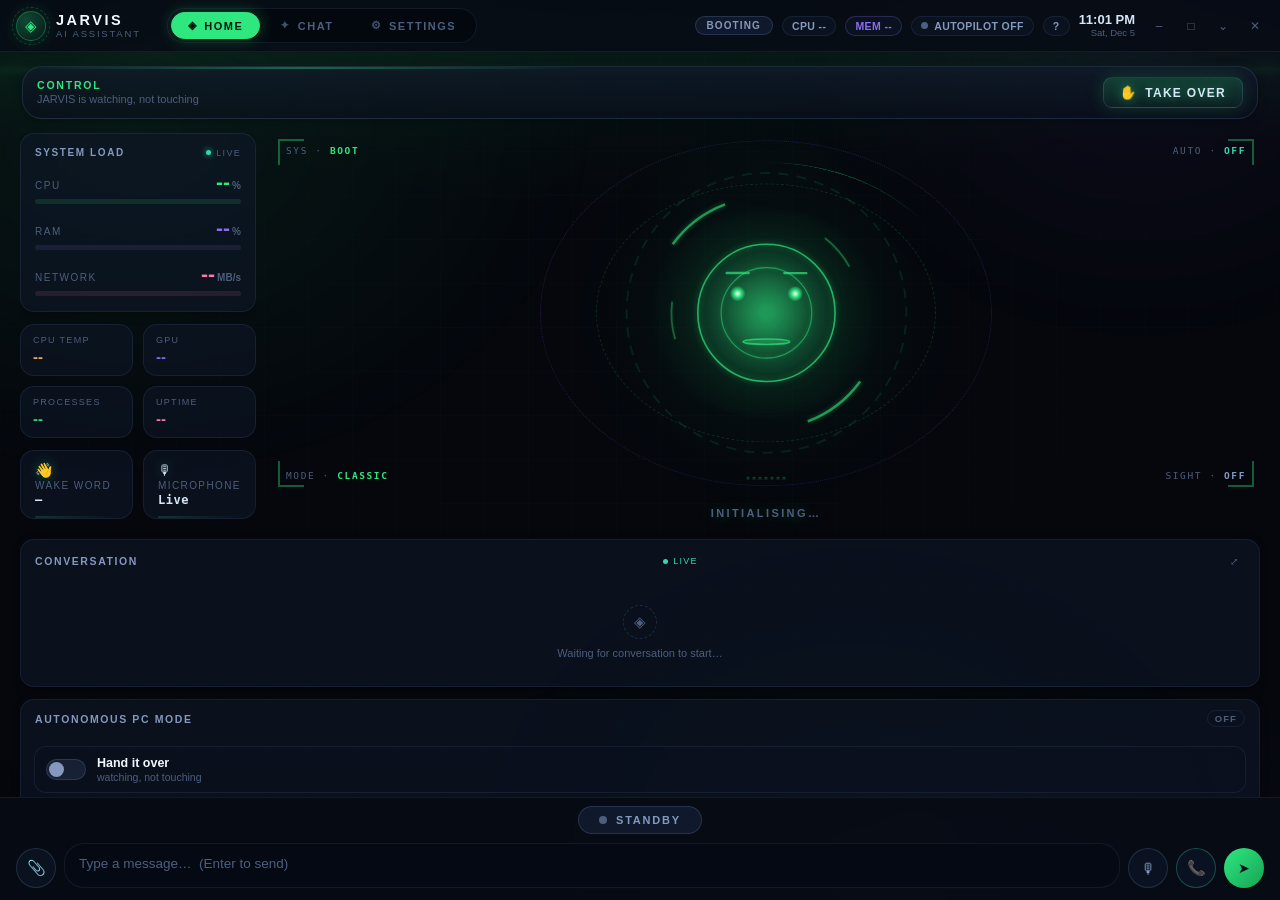
==== commit f0ee9ced: "Add mail sign-in (OAuth flow, token storage) and extend webui bridge" ====
--- a/ui_web/index.html
+++ b/ui_web/index.html
@@ -387,16 +387,9 @@
     </div>
   </div>
 
-  <!-- ══════════════ REMOTE PAIR ══════════════ -->
-  <div class="modal-veil" id="remoteVeil" hidden>
-    <div class="remote-card">
-      <div class="card-head"><span class="card-title">Remote dashboard</span><button class="xbtn" id="remoteClose">✕</button></div>
-      <div class="remote-body">
-        <img id="remoteQr" alt="QR code" hidden>
-        <p class="dim" id="remoteText"></p>
-      </div>
-    </div>
-  </div>
+  <!-- The REMOTE PAIR modal used to live here. Its only opener was a "Pair
+       phone" button whose backend was never written, so the dialog could only
+       ever be reached by a control that always failed. Removed with it. -->
 
   <!-- ══════════════ COMMANDS POPOVER ══════════════ -->
   <div class="popover" id="cmdPopover" hidden></div>
--- a/ui_web/css/style.css
+++ b/ui_web/css/style.css
@@ -27,12 +27,20 @@
   --pri-ghost: rgba(var(--pri-rgb), 0.10);
   --acc:       #8b6df5;          /* THINKING keeps its own colour, so state is
                                     never carried by green alone            */
-  --green:     #2bd4c8;          /* semantic OK/live — deliberately teal, not
+  --green:     #31d9ae;          /* semantic OK/live — deliberately teal, not
                                     the identity green, so "working" and
-                                    "listening" never read as the same thing */
+                                    "listening" never read as the same thing.
+                                    The value is the one the whole sheet already
+                                    used as a literal; the token was the
+                                    outlier, so a tinted border and its solid
+                                    text differed by three RGB points. */
   --green-dim: #17786f;
+  --green-rgb: 49, 217, 174;     /* …as channels, so a status tint can stop
+                                    being a stale literal of the colour it
+                                    used to be */
   --red:       #ff5c7a;
   --amber:     #f5b45c;
+  --amber-rgb: 245, 180, 92;
 
   /* text */
   --white:     #f2f9ff;
@@ -833,12 +841,51 @@
    the answer rather than decorated — the same posture as the microphone verdict */
 .mail-status {
   padding: 10px 13px; border-radius: var(--r-sm); font-size: 12px;
-  background: rgba(49, 217, 174, 0.06); border: 1px solid rgba(49, 217, 174, 0.3);
+  background: rgba(var(--green-rgb), 0.06);
+  border: 1px solid rgba(var(--green-rgb), 0.3);
   color: var(--text-med); line-height: 1.5; user-select: text;
   transition: border-color .4s var(--out), background .4s var(--out);
 }
 .mail-status.warn {
-  background: rgba(245, 180, 92, 0.06); border-color: rgba(245, 180, 92, 0.32);
+  background: rgba(var(--amber-rgb), 0.06);
+  border-color: rgba(var(--amber-rgb), 0.32);
+}
+
+/* Mail sign-in — the state of a flow that is happening in another window.
+   The dot is the only moving part: it says "still waiting" without a spinner
+   that would keep the compositor busy for a minute at a time. */
+.signin-line { display: flex; align-items: flex-start; gap: 9px; }
+.signin-line .mail-status { flex: 1; }
+.spin {
+  width: 9px; height: 9px; margin-top: 11px; flex: none; border-radius: 50%;
+  background: var(--text-dim);
+  transition: background var(--dur) var(--out), box-shadow var(--dur) var(--out);
+}
+.spin.busy {
+  background: var(--pri);
+  box-shadow: 0 0 0 0 rgba(var(--pri-rgb), 0.5);
+  animation: spin-pulse 1.5s var(--out) infinite;
+}
+.spin.ok { background: var(--green); box-shadow: 0 0 8px rgba(var(--green-rgb), 0.5); }
+@keyframes spin-pulse {
+  0%   { box-shadow: 0 0 0 0 rgba(var(--pri-rgb), 0.45); }
+  70%  { box-shadow: 0 0 0 7px rgba(var(--pri-rgb), 0); }
+  100% { box-shadow: 0 0 0 0 rgba(var(--pri-rgb), 0); }
+}
+.signin-btn {
+  border-color: rgba(var(--pri-rgb), 0.34);
+  background: rgba(var(--pri-rgb), 0.07);
+}
+.signin-btn:hover { background: rgba(var(--pri-rgb), 0.14); }
+.signin-console { gap: 7px; }
+.signin-url {
+  font-size: 10px; line-height: 1.5; color: var(--text-dim);
+  word-break: break-all; user-select: text; opacity: .8;
+}
+/* Motion is decoration; the state is the colour and the text, so a user who
+   has asked for less motion loses nothing. */
+@media (prefers-reduced-motion: reduce) {
+  .spin.busy { animation: none; }
 }
 
 /* perf tiles */
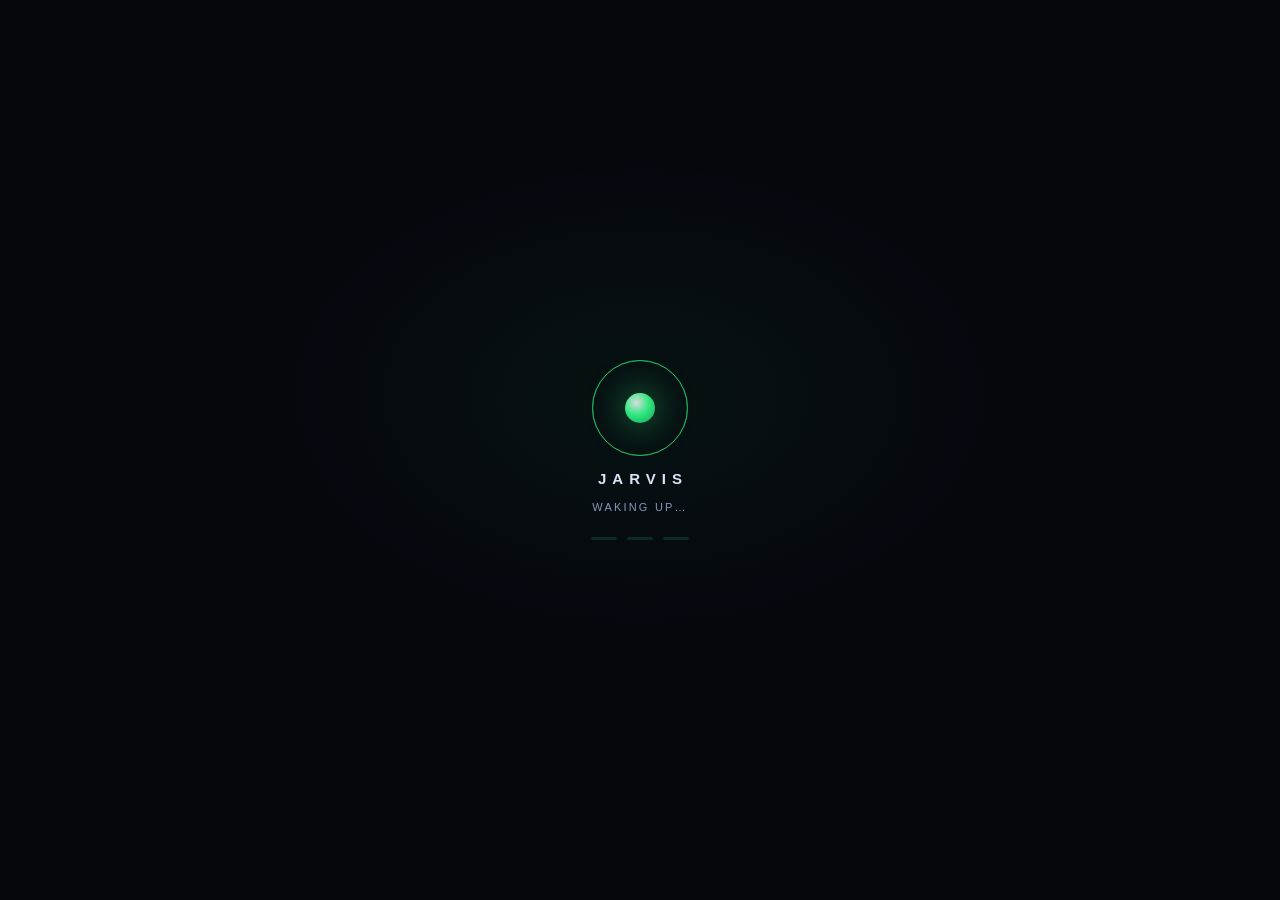
==== commit 3600c5b6: "Release 1.2.0: self-forged skills, self-repair, learned rules, boot and install animations Ported an" ====
--- a/ui_web/index.html
+++ b/ui_web/index.html
@@ -397,6 +397,25 @@
   <div class="toasts" id="toasts" aria-live="polite"></div>
 </div>
 
+<!-- ══════════════ BOOT ══════════════
+     The start sequence between the click and the workspace. Every stage it
+     shows is a milestone the boot actually reached (bridge, systems, ready),
+     lit by app.js — it is a status readout, not a decorative bar pretending
+     time is passing. It clears itself on a timer no matter what, so a stuck
+     backend can never trap the app behind it, and with reduced motion the
+     words remain, only the animation stops. Outside #app, like the tour
+     below, because the tour blurs that whole subtree. -->
+<div class="boot-veil" id="bootVeil" role="status" aria-live="polite">
+  <div class="boot-core" aria-hidden="true"><i></i><i></i><i></i><b></b></div>
+  <div class="boot-name" id="bootName">JARVIS</div>
+  <div class="boot-stage" id="bootStage">Waking up…</div>
+  <ol class="boot-steps" aria-hidden="true">
+    <li data-boot-step></li>
+    <li data-boot-step></li>
+    <li data-boot-step></li>
+  </ol>
+</div>
+
 <!-- ══════════════ FIRST-RUN TOUR ══════════════
      Deliberately a SIBLING of #app, not a child. `body.guiding #app` applies a
      filter to push the app back while the tour is up, and a CSS filter blurs
--- a/ui_web/css/style.css
+++ b/ui_web/css/style.css
@@ -2084,7 +2084,7 @@
    (70) and the toasts (65, raised on the next line) so a toast about a real
    event is never hidden by a tutorial. */
 .guide-veil {
-  position: fixed; inset: 0; z-index: 68;
+  position: fixed; inset: 0; z-index: 80;
   display: grid; place-items: center; padding: 22px;
   background: rgba(2, 4, 9, 0.74); backdrop-filter: blur(9px);
   animation: guideVeil .26s ease both;
@@ -2310,3 +2310,81 @@
   .dock-mic .dock-ring { transition: none; transform: none; }
   body.guiding #app { filter: none; transform: none; }
 }
+
+/* ══════════════════════════════════════════════════════════════════════
+   BOOT SEQUENCE — the start animation between the click and the workspace.
+   It reads like the rest of the HUD: one core that breathes, a name, and a
+   stage line that only ever shows a milestone the boot actually reached.
+   app.js dismisses it on a timer no matter what, so nothing here can trap
+   the app; under reduced motion the rings hold still and every word stays. */
+.boot-veil {
+  position: fixed; inset: 0; z-index: 90;
+  display: grid; place-items: center; align-content: center; gap: 14px;
+  background:
+    radial-gradient(520px 340px at 50% 44%, rgba(var(--pri-rgb), 0.05), transparent 70%),
+    var(--bg);
+  transition: opacity .5s var(--out, ease), visibility 0s linear .5s;
+}
+.boot-veil.is-gone { opacity: 0; visibility: hidden; pointer-events: none; }
+
+.boot-core {
+  position: relative; width: 96px; height: 96px;
+  display: grid; place-items: center;
+}
+.boot-core b {
+  width: 30px; height: 30px; border-radius: var(--r-full, 50%);
+  background: radial-gradient(circle at 38% 32%,
+              rgba(255, 255, 255, 0.85), var(--pri) 46%, var(--pri-dim) 100%);
+  box-shadow: 0 0 34px rgba(var(--pri-rgb), 0.55);
+  animation: bootBreathe 1.9s ease-in-out infinite;
+}
+.boot-core i {
+  position: absolute; inset: 0; border-radius: var(--r-full, 50%);
+  border: 1.5px solid rgba(var(--pri-rgb), 0.4);
+  animation: bootRing 2.6s cubic-bezier(.22, 1, .36, 1) infinite;
+}
+.boot-core i:nth-child(2) { animation-delay: .85s; }
+.boot-core i:nth-child(3) { animation-delay: 1.7s; }
+@keyframes bootRing {
+  from { transform: scale(.42); opacity: .9; }
+  to   { transform: scale(1.02); opacity: 0; }
+}
+@keyframes bootBreathe {
+  0%, 100% { transform: scale(1); }
+  50%      { transform: scale(1.12); }
+}
+
+.boot-name {
+  font-size: 15px; font-weight: 750; letter-spacing: 6px;
+  color: var(--text); text-indent: 6px;   /* balance the tracking */
+}
+.boot-stage {
+  min-height: 18px; font-size: 11px; letter-spacing: 2.2px;
+  color: var(--text-med); text-transform: uppercase;
+  transition: color .3s ease;
+}
+.boot-stage.is-done { color: var(--green); }
+
+.boot-steps {
+  list-style: none; margin: 4px 0 0; padding: 0;
+  display: flex; gap: 10px;
+}
+.boot-steps li {
+  width: 26px; height: 3px; border-radius: 2px;
+  background: rgba(var(--pri-rgb), 0.14);
+  overflow: hidden; position: relative;
+}
+.boot-steps li::after {
+  content: ""; position: absolute; inset: 0;
+  background: var(--pri);
+  transform: translateX(-101%);
+  transition: transform .5s var(--out, ease);
+}
+.boot-steps li.is-on::after { transform: translateX(0); }
+
+@media (prefers-reduced-motion: reduce) {
+  .boot-core b, .boot-core i { animation: none; }
+  .boot-core i { opacity: 0; }
+  .boot-core i:first-child { opacity: 0.55; }
+  .boot-veil { transition: opacity .2s ease; }
+}
